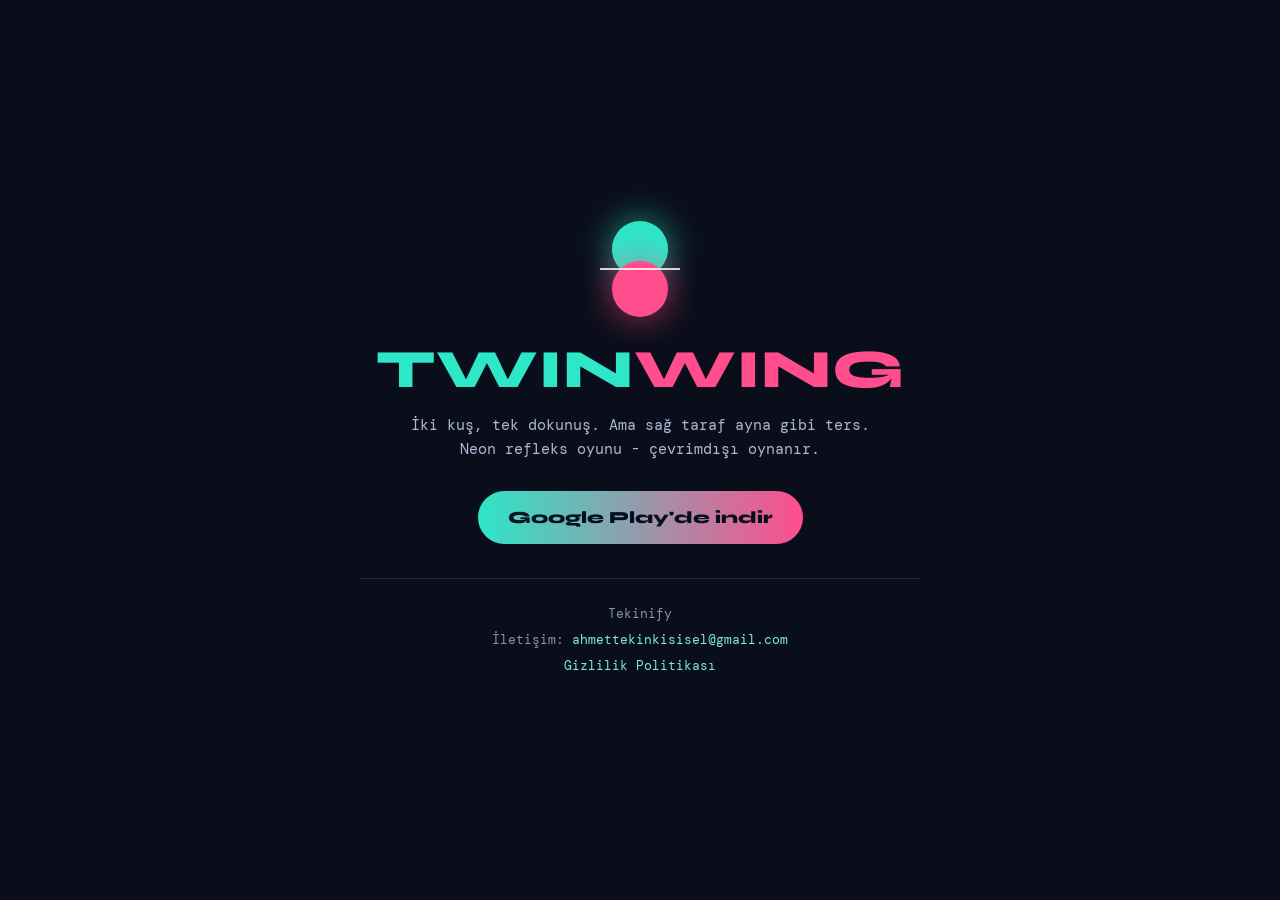
==== index.html @ d28cfaf1 "Add initial index.html for Twinwing game" ====
<!doctype html>
  <html lang="tr">
  <head>
  <meta charset="utf-8">
  <meta name="viewport" content="width=device-width,initial-scale=1">
  <title>Twinwing</title>
  <link rel="stylesheet" href="https://fonts.googleapis.com/css2?family=Syne:wght@700;800&family=DM+Mono:wght@400;500&display=swap">
  <style>
  *{margin:0;padding:0;box-sizing:border-box}
body{min-height:100vh;display:flex;align-items:center;justify-content:center;padding:32px 20px;font-family:"DM Mono",monospace;color:#eef2ff;background:#0A0E1A}
.card{max-width:560px;width:100%;text-align:center}
.glyph{width:96px;height:96px;margin:0 auto 26px;position:relative}
.glyph span{position:absolute;left:50%;width:56px;height:56px;border-radius:50%;transform:translateX(-50%)}
  .glyph .c{top:0;background:#2ee6c8;box-shadow:0 0 34px rgba(46,230,200,.65)}
.glyph .m{bottom:0;background:#ff4d8d;box-shadow:0 0 34px rgba(255,77,141,.65)}
.glyph i{position:absolute;top:50%;left:8%;right:8%;height:2px;background:rgba(255,255,255,.8);transform:translateY(-50%)}
h1{font-family:"Syne",sans-serif;font-weight:800;font-size:clamp(30px,8.5vw,54px);letter-spacing:1px;line-height:1}
h1 .c{color:#2ee6c8}
h1 .m{color:#ff4d8d}
.tag{margin-top:16px;font-size:15px;line-height:1.6;color:#aeb9d4}
.cta{display:inline-block;margin-top:30px;padding:16px 30px;border-radius:40px;font-family:"Syne",sans-serif;font-weight:800;font-size:17px;color:#06101e;text-decoration:none;background:linear-gradient(90deg,#2ee6c8,#ff4d8d)}
  .meta{margin-top:34px;padding-top:22px;border-top:1px solid #1d2740;font-size:13px;color:#8593ad;line-height:2}
.meta a{color:#7fe9d8;text-decoration:none}
</style>
  </head>
  <body>
  <main class="card">
  <div class="glyph"><span class="c"></span><span class="m"></span><i></i></div>
  <h1><span class="c">TWIN</span><span class="m">WING</span></h1>
  <p class="tag">İki kuş, tek dokunuş. Ama sağ taraf ayna gibi ters.<br>Neon refleks oyunu - çevrimdışı oynanır.</p>
  <a class="cta" href="https://play.google.com/store/apps/details?id=com.tekinify.twinwing">Google Play'de indir</a>
  <div class="meta">
  Tekinify<br>
  İletişim: <a href="mailto:ahmettekinkisisel@gmail.com">ahmettekinkisisel@gmail.com</a><br>
  <a href="https://sites.google.com/view/twinwing-privacy">Gizlilik Politikası</a>
</div>
  </main>
  </body>
</html>
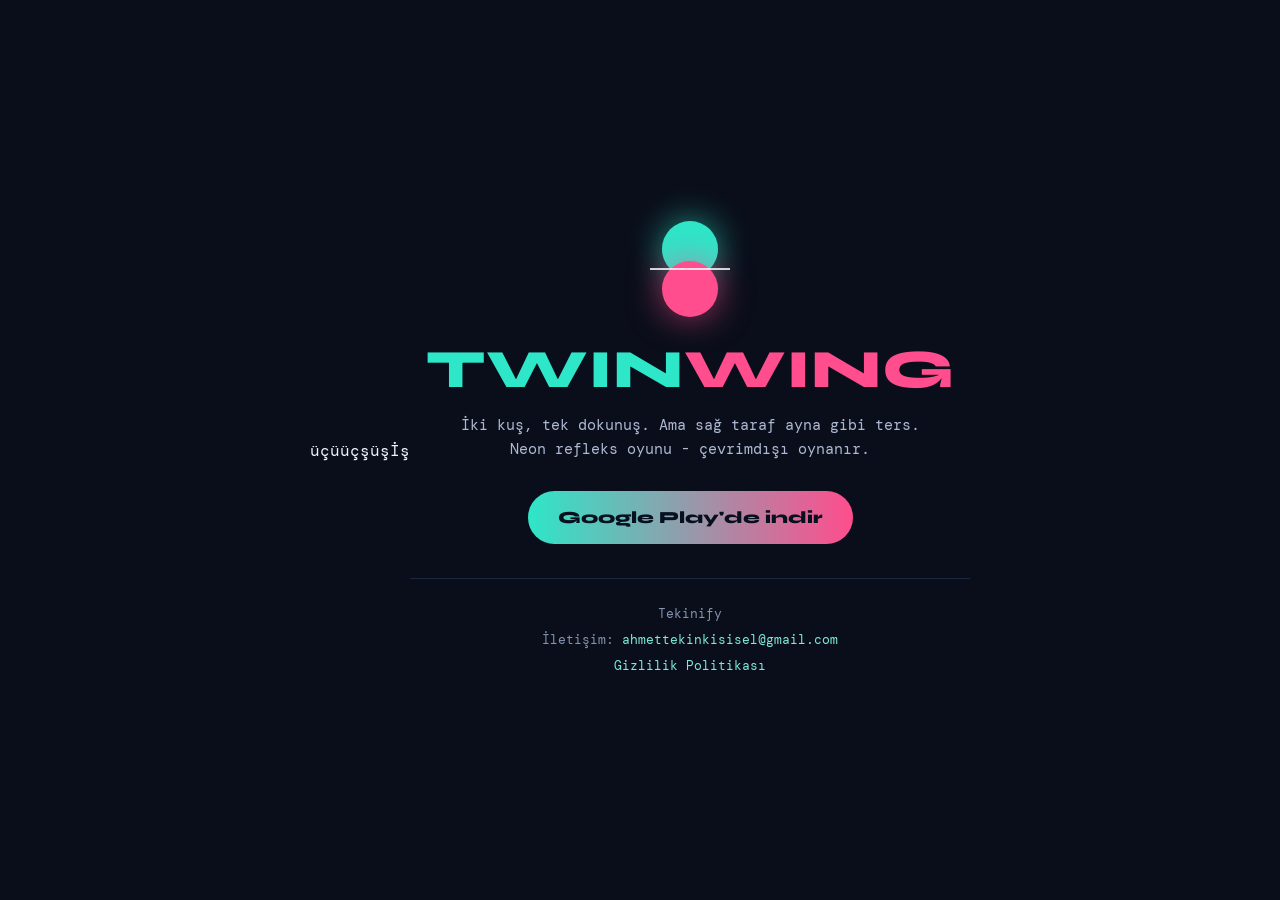
==== commit 81294a40: "Modify doctype declaration in index.html Replaced the doctype declaration with a non-standard string" ====
--- a/index.html
+++ b/index.html
@@ -1,4 +1,4 @@
-<!doctype html>
+üçüüçşüşİş<!doctype html>
   <html lang="tr">
   <head>
   <meta charset="utf-8">
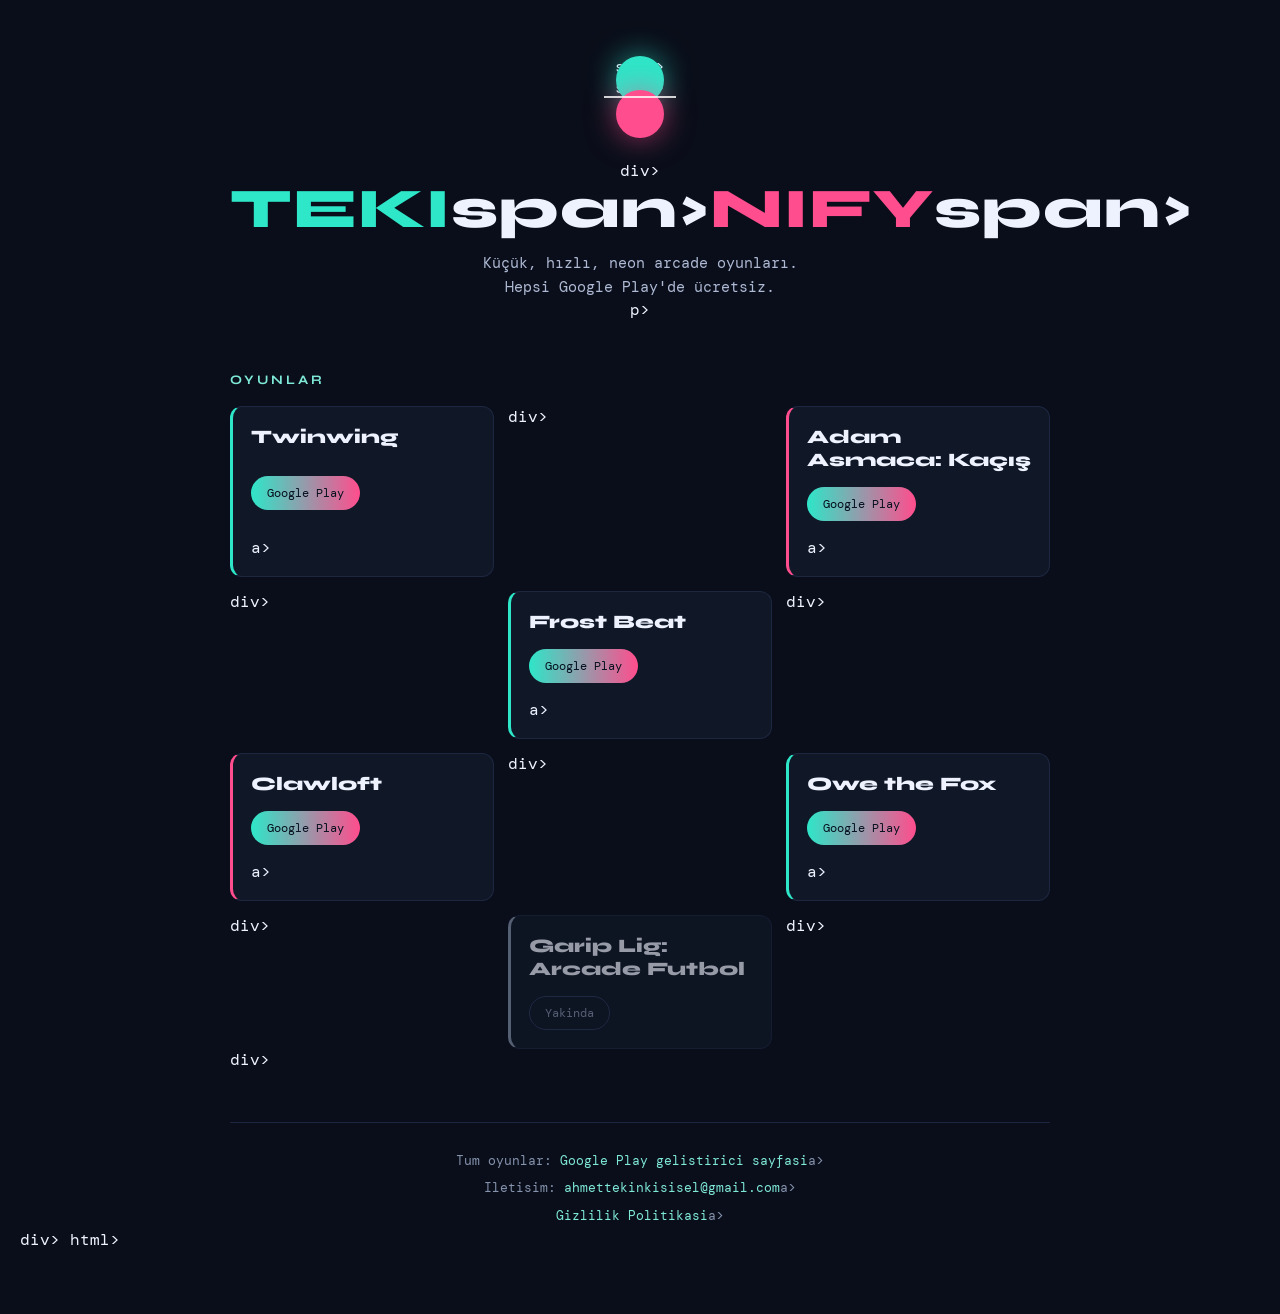
==== commit 967f538a: "Revise index.html for layout and design improvements Updated the HTML structure and styles for bette" ====
--- a/index.html
+++ b/index.html
@@ -1,39 +1,62 @@
-üçüüçşüşİş<!doctype html>
-  <html lang="tr">
+<!doctype html>
+<html lang="tr">
   <head>
-  <meta charset="utf-8">
-  <meta name="viewport" content="width=device-width,initial-scale=1">
-  <title>Twinwing</title>
+    <meta charset="utf-8">
+    <meta name="viewport" content="width=device-width,initial-scale=1">
+    <title>Tekinify</title>
   <link rel="stylesheet" href="https://fonts.googleapis.com/css2?family=Syne:wght@700;800&family=DM+Mono:wght@400;500&display=swap">
   <style>
-  *{margin:0;padding:0;box-sizing:border-box}
-body{min-height:100vh;display:flex;align-items:center;justify-content:center;padding:32px 20px;font-family:"DM Mono",monospace;color:#eef2ff;background:#0A0E1A}
-.card{max-width:560px;width:100%;text-align:center}
-.glyph{width:96px;height:96px;margin:0 auto 26px;position:relative}
-.glyph span{position:absolute;left:50%;width:56px;height:56px;border-radius:50%;transform:translateX(-50%)}
-  .glyph .c{top:0;background:#2ee6c8;box-shadow:0 0 34px rgba(46,230,200,.65)}
-.glyph .m{bottom:0;background:#ff4d8d;box-shadow:0 0 34px rgba(255,77,141,.65)}
-.glyph i{position:absolute;top:50%;left:8%;right:8%;height:2px;background:rgba(255,255,255,.8);transform:translateY(-50%)}
-h1{font-family:"Syne",sans-serif;font-weight:800;font-size:clamp(30px,8.5vw,54px);letter-spacing:1px;line-height:1}
-h1 .c{color:#2ee6c8}
-h1 .m{color:#ff4d8d}
-.tag{margin-top:16px;font-size:15px;line-height:1.6;color:#aeb9d4}
-.cta{display:inline-block;margin-top:30px;padding:16px 30px;border-radius:40px;font-family:"Syne",sans-serif;font-weight:800;font-size:17px;color:#06101e;text-decoration:none;background:linear-gradient(90deg,#2ee6c8,#ff4d8d)}
-  .meta{margin-top:34px;padding-top:22px;border-top:1px solid #1d2740;font-size:13px;color:#8593ad;line-height:2}
-.meta a{color:#7fe9d8;text-decoration:none}
-</style>
+    *{margin:0;padding:0;box-sizing:border-box}
+    body{min-height:100vh;font-family:"DM Mono",monospace;color:#eef2ff;background:#0A0E1A;padding:56px 20px 64px}
+    .wrap{max-width:820px;margin:0 auto}
+    header{text-align:center;margin-bottom:52px}
+    .glyph{width:82px;height:82px;margin:0 auto 22px;position:relative}
+    .glyph span{position:absolute;left:50%;width:48px;height:48px;border-radius:50%;transform:translateX(-50%)}
+    .glyph .c{top:0;background:#2ee6c8;box-shadow:0 0 30px rgba(46,230,200,.6)}
+    .glyph .m{bottom:0;background:#ff4d8d;box-shadow:0 0 30px rgba(255,77,141,.6)}
+    .glyph i{position:absolute;top:50%;left:6%;right:6%;height:2px;background:rgba(255,255,255,.8);transform:translateY(-50%)}
+    h1{font-family:"Syne",sans-serif;font-weight:800;font-size:clamp(32px,9vw,56px);letter-spacing:1px;line-height:1}
+    h1 .c{color:#2ee6c8}
+    h1 .m{color:#ff4d8d}
+    .tag{margin-top:14px;font-size:15px;color:#aeb9d4;line-height:1.6}
+    h2{font-family:"Syne",sans-serif;font-weight:700;font-size:13px;letter-spacing:3px;color:#7fe9d8;margin-bottom:18px}
+    .grid{display:grid;grid-template-columns:repeat(auto-fill,minmax(240px,1fr));gap:14px}
+    .card{display:flex;flex-direction:column;justify-content:space-between;gap:16px;background:#101828;border:1px solid #1d2740;border-left:3px solid #2ee6c8;border-radius:12px;padding:18px}
+    .card:nth-child(even){border-left-color:#ff4d8d}
+    .card h3{font-family:"Syne",sans-serif;font-weight:800;font-size:19px}
+    .card a{align-self:flex-start;font-size:12px;color:#06101e;background:linear-gradient(90deg,#2ee6c8,#ff4d8d);padding:9px 16px;border-radius:30px;text-decoration:none}
+    .card.soon{opacity:.62;border-left-color:#8593ad}
+    .card.soon span{align-self:flex-start;font-size:12px;color:#8593ad;border:1px solid #2b3a5c;padding:8px 15px;border-radius:30px}
+    footer{margin-top:52px;padding-top:24px;border-top:1px solid #1d2740;text-align:center;font-size:13px;color:#8593ad;line-height:2.1}
+    footer a{color:#7fe9d8;text-decoration:none}
+    </style>
   </head>
   <body>
-  <main class="card">
-  <div class="glyph"><span class="c"></span><span class="m"></span><i></i></div>
-  <h1><span class="c">TWIN</span><span class="m">WING</span></h1>
-  <p class="tag">İki kuş, tek dokunuş. Ama sağ taraf ayna gibi ters.<br>Neon refleks oyunu - çevrimdışı oynanır.</p>
-  <a class="cta" href="https://play.google.com/store/apps/details?id=com.tekinify.twinwing">Google Play'de indir</a>
-  <div class="meta">
-  Tekinify<br>
-  İletişim: <a href="mailto:ahmettekinkisisel@gmail.com">ahmettekinkisisel@gmail.com</a><br>
-  <a href="https://sites.google.com/view/twinwing-privacy">Gizlilik Politikası</a>
-</div>
-  </main>
+    <div class="wrap">
+      <header>
+        <div class="glyph"><span class="c"></span>span><span class="m"></span>span><i></i></div>div>
+      <h1><span class="c">TEKI</span>span><span class="m">NIFY</span>span></h1>
+      <p class="tag">Küçük, hızlı, neon arcade oyunları.<br>Hepsi Google Play'de ücretsiz.</p>p>
+      </header>
+    <h2>OYUNLAR</h2>
+    <div class="grid">
+    <div class="card"><h3>Twinwing</h3><a href="https://play.google.com/store/apps/details?id=com.tekinify.twinwing">Google Play</a>a></div>div>
+    <div class="card"><h3>Adam Asmaca: Kaçış</h3><a href="https://play.google.com/store/apps/details?id=com.tekinify.hangmanescape">Google Play</a>a></div>div>
+    <div class="card"><h3>Frost Beat</h3><a href="https://play.google.com/store/apps/details?id=com.tekinify.frostbeat">Google Play</a>a></div>div>
+    <div class="card"><h3>Clawloft</h3><a href="https://play.google.com/store/apps/details?id=com.tekinify.clawloft">Google Play</a>a></div>div>
+    <div class="card"><h3>Owe the Fox</h3><a href="https://play.google.com/store/apps/details?id=com.tekinify.tilkiyeborc">Google Play</a>a></div>div>
+    <div class="card soon"><h3>Garip Lig: Arcade Futbol</h3><span>Yakinda</span></div>div>
+    </div>div>
+    <footer>
+      Tum oyunlar: <a href="https://play.google.com/store/apps/developer?id=Tekinify">Google Play gelistirici sayfasi</a>a><br>
+      Iletisim: <a href="mailto:ahmettekinkisisel@gmail.com">ahmettekinkisisel@gmail.com</a>a><br>
+      <a href="https://sites.google.com/view/twinwing-privacy">Gizlilik Politikasi</a>a>
+    </footer>
+    </div>div>
   </body>
-</html>
+</html>html>
+    </footer></span></h2></h1></i>
+      </header>
+  </body>
+  </style></title>
+  </head>
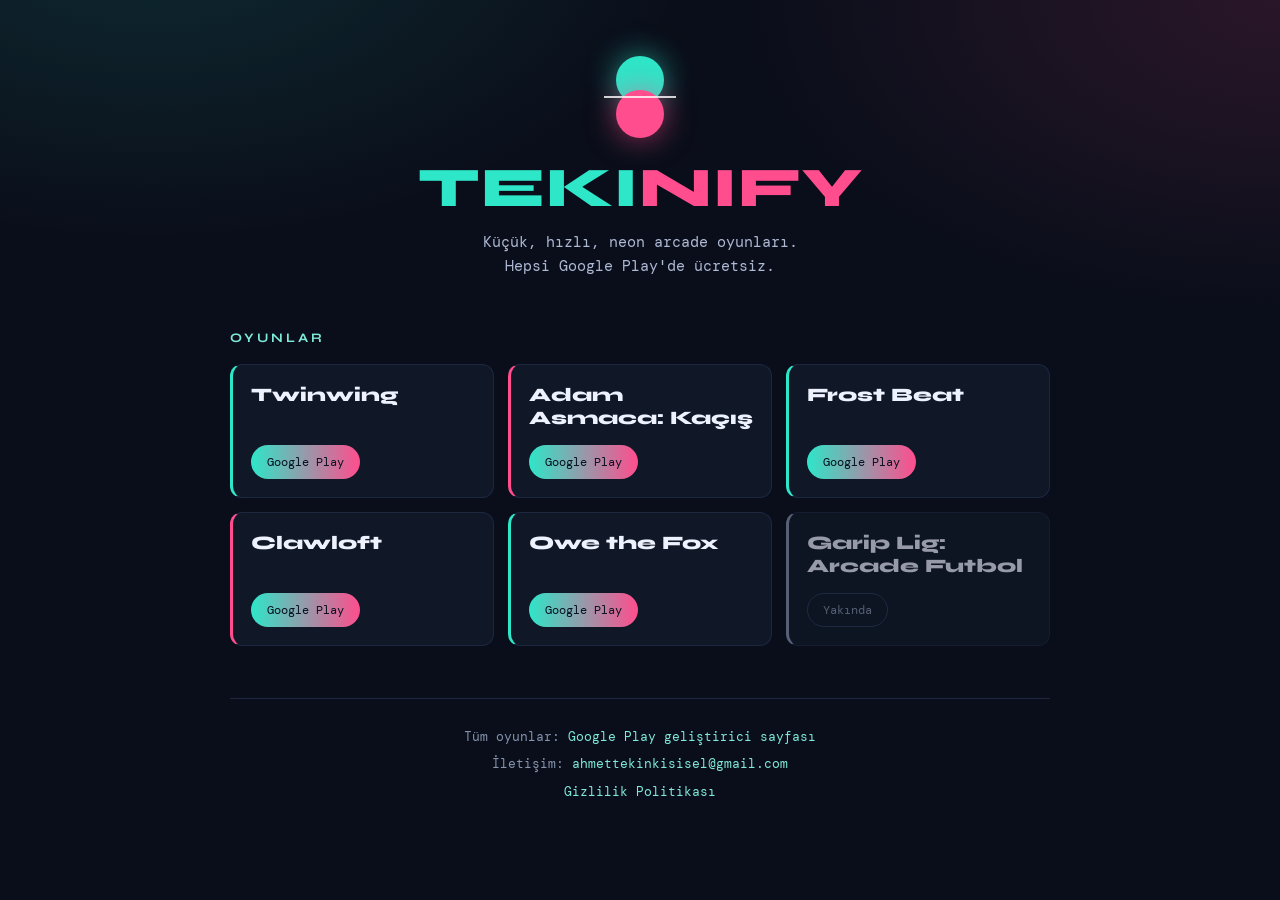
==== commit 4ad2ed55: "Refactor index.html for improved layout and styles Updated the HTML structure and styling for better" ====
--- a/index.html
+++ b/index.html
@@ -1,62 +1,58 @@
 <!doctype html>
 <html lang="tr">
-  <head>
-    <meta charset="utf-8">
-    <meta name="viewport" content="width=device-width,initial-scale=1">
-    <title>Tekinify</title>
-  <link rel="stylesheet" href="https://fonts.googleapis.com/css2?family=Syne:wght@700;800&family=DM+Mono:wght@400;500&display=swap">
-  <style>
-    *{margin:0;padding:0;box-sizing:border-box}
-    body{min-height:100vh;font-family:"DM Mono",monospace;color:#eef2ff;background:#0A0E1A;padding:56px 20px 64px}
-    .wrap{max-width:820px;margin:0 auto}
-    header{text-align:center;margin-bottom:52px}
-    .glyph{width:82px;height:82px;margin:0 auto 22px;position:relative}
-    .glyph span{position:absolute;left:50%;width:48px;height:48px;border-radius:50%;transform:translateX(-50%)}
-    .glyph .c{top:0;background:#2ee6c8;box-shadow:0 0 30px rgba(46,230,200,.6)}
-    .glyph .m{bottom:0;background:#ff4d8d;box-shadow:0 0 30px rgba(255,77,141,.6)}
-    .glyph i{position:absolute;top:50%;left:6%;right:6%;height:2px;background:rgba(255,255,255,.8);transform:translateY(-50%)}
-    h1{font-family:"Syne",sans-serif;font-weight:800;font-size:clamp(32px,9vw,56px);letter-spacing:1px;line-height:1}
-    h1 .c{color:#2ee6c8}
-    h1 .m{color:#ff4d8d}
-    .tag{margin-top:14px;font-size:15px;color:#aeb9d4;line-height:1.6}
-    h2{font-family:"Syne",sans-serif;font-weight:700;font-size:13px;letter-spacing:3px;color:#7fe9d8;margin-bottom:18px}
-    .grid{display:grid;grid-template-columns:repeat(auto-fill,minmax(240px,1fr));gap:14px}
-    .card{display:flex;flex-direction:column;justify-content:space-between;gap:16px;background:#101828;border:1px solid #1d2740;border-left:3px solid #2ee6c8;border-radius:12px;padding:18px}
-    .card:nth-child(even){border-left-color:#ff4d8d}
-    .card h3{font-family:"Syne",sans-serif;font-weight:800;font-size:19px}
-    .card a{align-self:flex-start;font-size:12px;color:#06101e;background:linear-gradient(90deg,#2ee6c8,#ff4d8d);padding:9px 16px;border-radius:30px;text-decoration:none}
-    .card.soon{opacity:.62;border-left-color:#8593ad}
-    .card.soon span{align-self:flex-start;font-size:12px;color:#8593ad;border:1px solid #2b3a5c;padding:8px 15px;border-radius:30px}
-    footer{margin-top:52px;padding-top:24px;border-top:1px solid #1d2740;text-align:center;font-size:13px;color:#8593ad;line-height:2.1}
-    footer a{color:#7fe9d8;text-decoration:none}
-    </style>
-  </head>
-  <body>
-    <div class="wrap">
-      <header>
-        <div class="glyph"><span class="c"></span>span><span class="m"></span>span><i></i></div>div>
-      <h1><span class="c">TEKI</span>span><span class="m">NIFY</span>span></h1>
-      <p class="tag">Küçük, hızlı, neon arcade oyunları.<br>Hepsi Google Play'de ücretsiz.</p>p>
-      </header>
-    <h2>OYUNLAR</h2>
-    <div class="grid">
-    <div class="card"><h3>Twinwing</h3><a href="https://play.google.com/store/apps/details?id=com.tekinify.twinwing">Google Play</a>a></div>div>
-    <div class="card"><h3>Adam Asmaca: Kaçış</h3><a href="https://play.google.com/store/apps/details?id=com.tekinify.hangmanescape">Google Play</a>a></div>div>
-    <div class="card"><h3>Frost Beat</h3><a href="https://play.google.com/store/apps/details?id=com.tekinify.frostbeat">Google Play</a>a></div>div>
-    <div class="card"><h3>Clawloft</h3><a href="https://play.google.com/store/apps/details?id=com.tekinify.clawloft">Google Play</a>a></div>div>
-    <div class="card"><h3>Owe the Fox</h3><a href="https://play.google.com/store/apps/details?id=com.tekinify.tilkiyeborc">Google Play</a>a></div>div>
-    <div class="card soon"><h3>Garip Lig: Arcade Futbol</h3><span>Yakinda</span></div>div>
-    </div>div>
-    <footer>
-      Tum oyunlar: <a href="https://play.google.com/store/apps/developer?id=Tekinify">Google Play gelistirici sayfasi</a>a><br>
-      Iletisim: <a href="mailto:ahmettekinkisisel@gmail.com">ahmettekinkisisel@gmail.com</a>a><br>
-      <a href="https://sites.google.com/view/twinwing-privacy">Gizlilik Politikasi</a>a>
-    </footer>
-    </div>div>
-  </body>
-</html>html>
-    </footer></span></h2></h1></i>
-      </header>
-  </body>
-  </style></title>
-  </head>
+<head>
+<meta charset="utf-8">
+<meta name="viewport" content="width=device-width,initial-scale=1">
+<title>Tekinify</title>
+<link rel="stylesheet" href="https://fonts.googleapis.com/css2?family=Syne:wght@700;800&family=DM+Mono:wght@400;500&display=swap">
+<style>
+*{margin:0;padding:0;box-sizing:border-box}
+body{min-height:100vh;font-family:"DM Mono",monospace;color:#eef2ff;background:radial-gradient(900px 520px at 12% -8%,rgba(46,230,200,.13),transparent 60%),radial-gradient(900px 520px at 100% 0%,rgba(255,77,141,.13),transparent 60%),#0A0E1A;padding:56px 20px 64px}
+.wrap{max-width:820px;margin:0 auto}
+header{text-align:center;margin-bottom:52px}
+.glyph{width:82px;height:82px;margin:0 auto 22px;position:relative}
+.glyph span{position:absolute;left:50%;width:48px;height:48px;border-radius:50%;transform:translateX(-50%)}
+.glyph .c{top:0;background:#2ee6c8;box-shadow:0 0 30px rgba(46,230,200,.6)}
+.glyph .m{bottom:0;background:#ff4d8d;box-shadow:0 0 30px rgba(255,77,141,.6)}
+.glyph i{position:absolute;top:50%;left:6%;right:6%;height:2px;background:rgba(255,255,255,.8);transform:translateY(-50%)}
+h1{font-family:"Syne",sans-serif;font-weight:800;font-size:clamp(32px,9vw,56px);letter-spacing:1px;line-height:1}
+h1 .c{color:#2ee6c8}
+h1 .m{color:#ff4d8d}
+.tag{margin-top:14px;font-size:15px;color:#aeb9d4;line-height:1.6}
+h2{font-family:"Syne",sans-serif;font-weight:700;font-size:13px;letter-spacing:3px;color:#7fe9d8;margin-bottom:18px}
+.grid{display:grid;grid-template-columns:repeat(auto-fill,minmax(240px,1fr));gap:14px}
+.card{display:flex;flex-direction:column;justify-content:space-between;gap:16px;background:#101828;border:1px solid #1d2740;border-left:3px solid #2ee6c8;border-radius:12px;padding:18px;transition:transform .15s,border-color .15s}
+.card:nth-child(even){border-left-color:#ff4d8d}
+.card:hover{transform:translateY(-3px);border-color:#2b3a5c}
+.card h3{font-family:"Syne",sans-serif;font-weight:800;font-size:19px}
+.card a{align-self:flex-start;font-size:12px;color:#06101e;background:linear-gradient(90deg,#2ee6c8,#ff4d8d);padding:9px 16px;border-radius:30px;text-decoration:none}
+.card.soon{opacity:.62;border-left-color:#8593ad}
+.card.soon span{align-self:flex-start;font-size:12px;color:#8593ad;border:1px solid #2b3a5c;padding:8px 15px;border-radius:30px}
+footer{margin-top:52px;padding-top:24px;border-top:1px solid #1d2740;text-align:center;font-size:13px;color:#8593ad;line-height:2.1}
+footer a{color:#7fe9d8;text-decoration:none}
+</style>
+</head>
+<body>
+<div class="wrap">
+<header>
+<div class="glyph"><span class="c"></span><span class="m"></span><i></i></div>
+<h1><span class="c">TEKI</span><span class="m">NIFY</span></h1>
+<p class="tag">Küçük, hızlı, neon arcade oyunları.<br>Hepsi Google Play'de ücretsiz.</p>
+</header>
+<h2>OYUNLAR</h2>
+<div class="grid">
+<div class="card"><h3>Twinwing</h3><a href="https://play.google.com/store/apps/details?id=com.tekinify.twinwing">Google Play</a></div>
+<div class="card"><h3>Adam Asmaca: Kaçış</h3><a href="https://play.google.com/store/apps/details?id=com.tekinify.hangmanescape">Google Play</a></div>
+<div class="card"><h3>Frost Beat</h3><a href="https://play.google.com/store/apps/details?id=com.tekinify.frostbeat">Google Play</a></div>
+<div class="card"><h3>Clawloft</h3><a href="https://play.google.com/store/apps/details?id=com.tekinify.clawloft">Google Play</a></div>
+<div class="card"><h3>Owe the Fox</h3><a href="https://play.google.com/store/apps/details?id=com.tekinify.tilkiyeborc">Google Play</a></div>
+<div class="card soon"><h3>Garip Lig: Arcade Futbol</h3><span>Yakında</span></div>
+</div>
+<footer>
+Tüm oyunlar: <a href="https://play.google.com/store/apps/developer?id=Tekinify">Google Play geliştirici sayfası</a><br>
+İletişim: <a href="mailto:ahmettekinkisisel@gmail.com">ahmettekinkisisel@gmail.com</a><br>
+<a href="https://sites.google.com/view/twinwing-privacy">Gizlilik Politikası</a>
+</footer>
+</div>
+</body>
+</html>
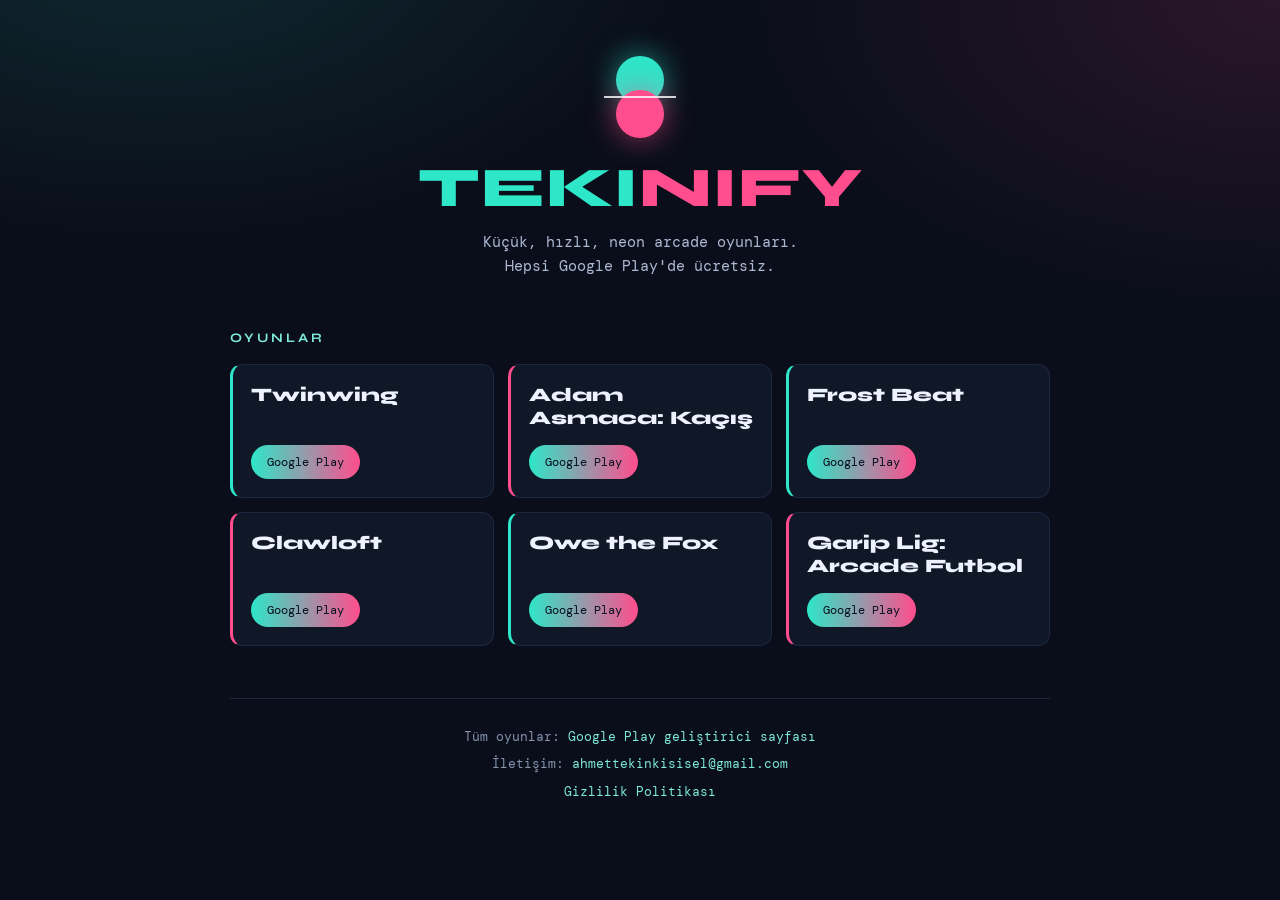
==== commit 0a495087: "Garip Lig: gizlilik politikası sayfası, ana sayfada Google Play bağlantısı Co-Authored-By: Claude Op" ====
--- a/index.html
+++ b/index.html
@@ -46,7 +46,7 @@
 <div class="card"><h3>Frost Beat</h3><a href="https://play.google.com/store/apps/details?id=com.tekinify.frostbeat">Google Play</a></div>
 <div class="card"><h3>Clawloft</h3><a href="https://play.google.com/store/apps/details?id=com.tekinify.clawloft">Google Play</a></div>
 <div class="card"><h3>Owe the Fox</h3><a href="https://play.google.com/store/apps/details?id=com.tekinify.tilkiyeborc">Google Play</a></div>
-<div class="card soon"><h3>Garip Lig: Arcade Futbol</h3><span>Yakında</span></div>
+<div class="card"><h3>Garip Lig: Arcade Futbol</h3><a href="https://play.google.com/store/apps/details?id=com.tekinify.gariplig">Google Play</a></div>
 </div>
 <footer>
 Tüm oyunlar: <a href="https://play.google.com/store/apps/developer?id=Tekinify">Google Play geliştirici sayfası</a><br>
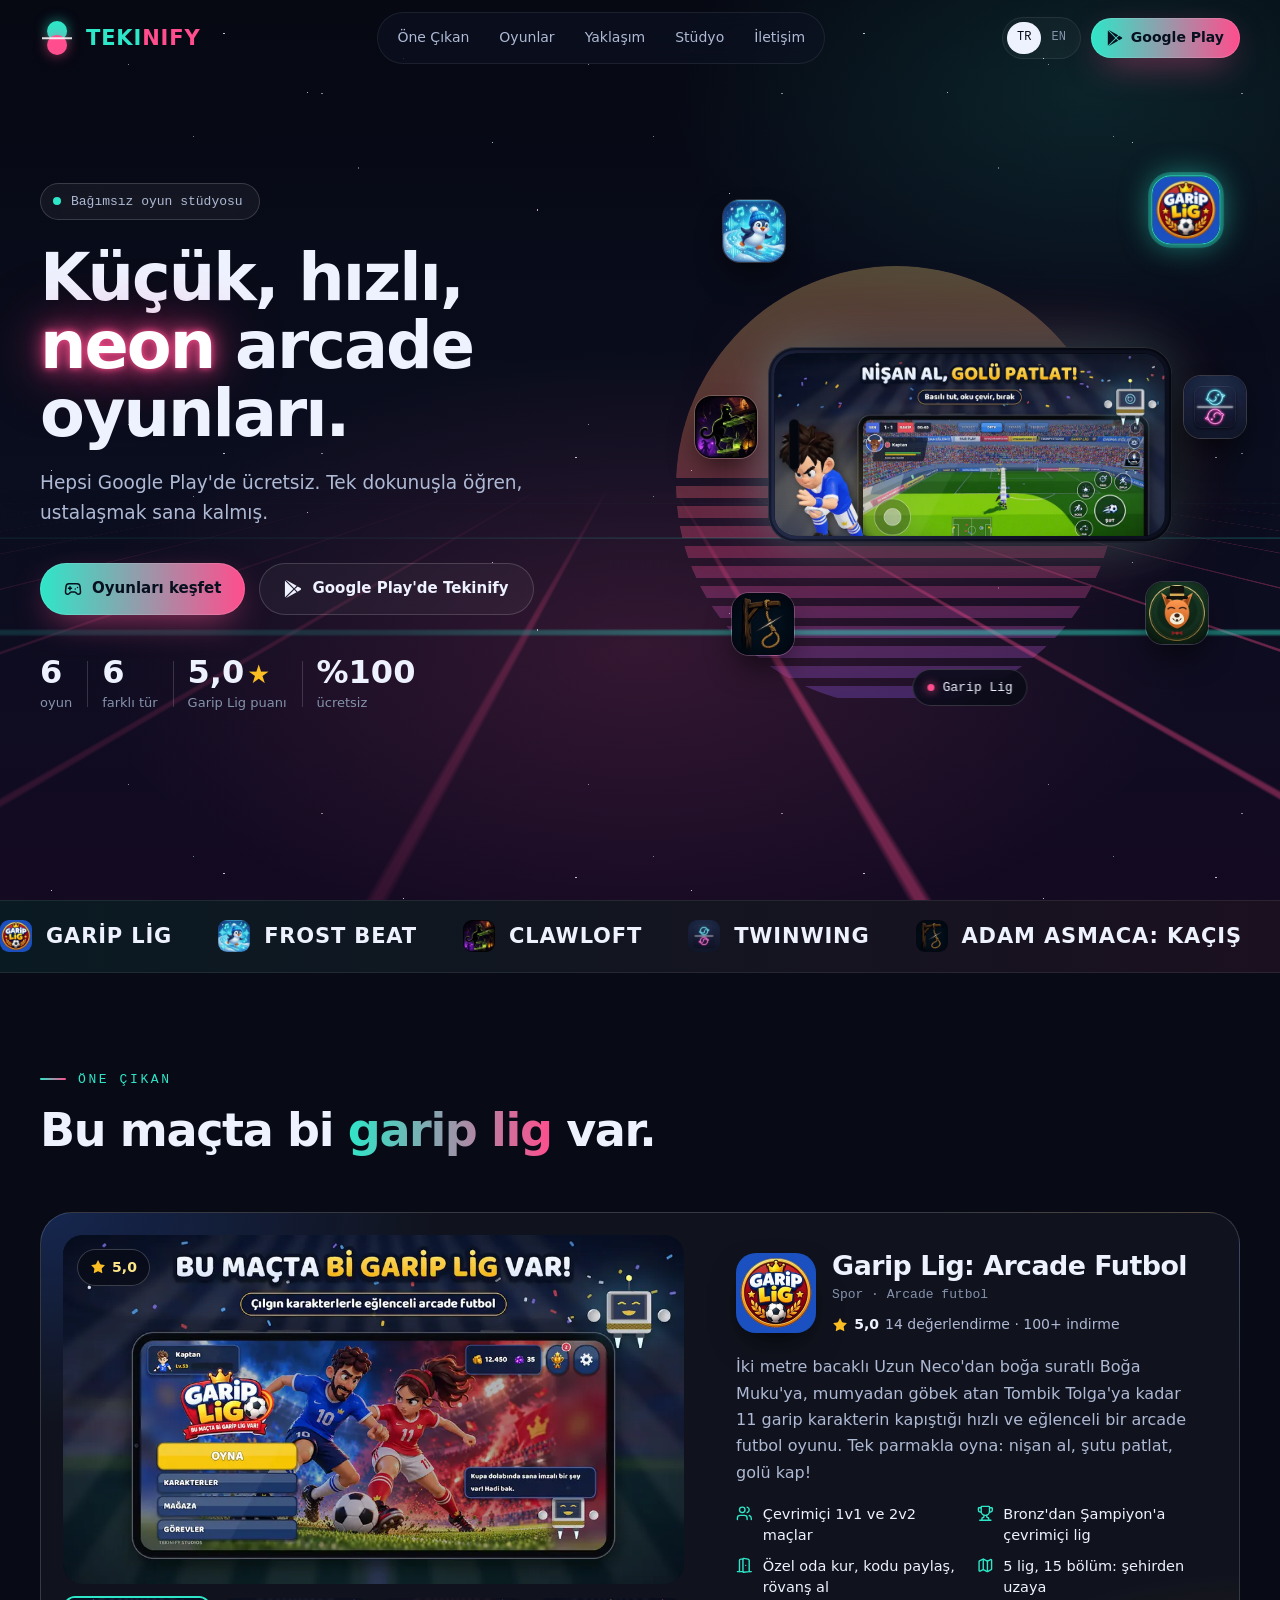
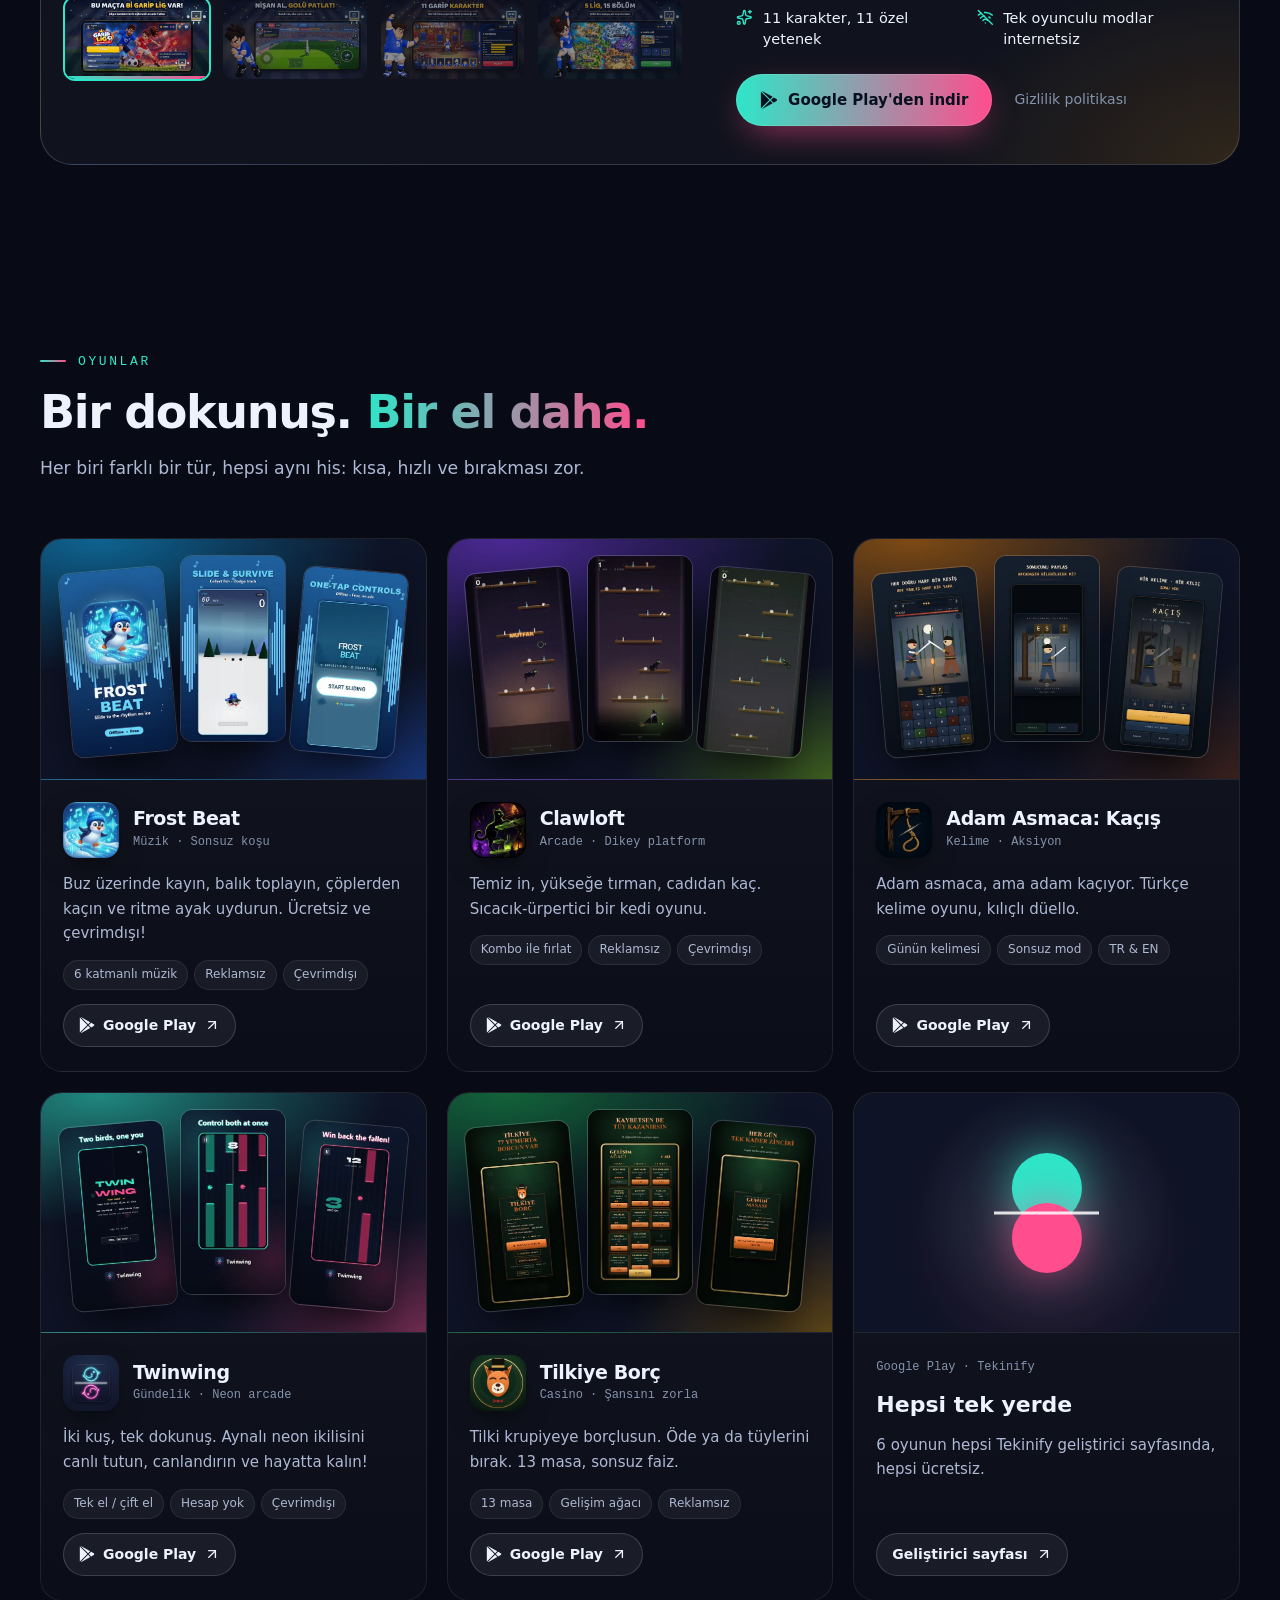
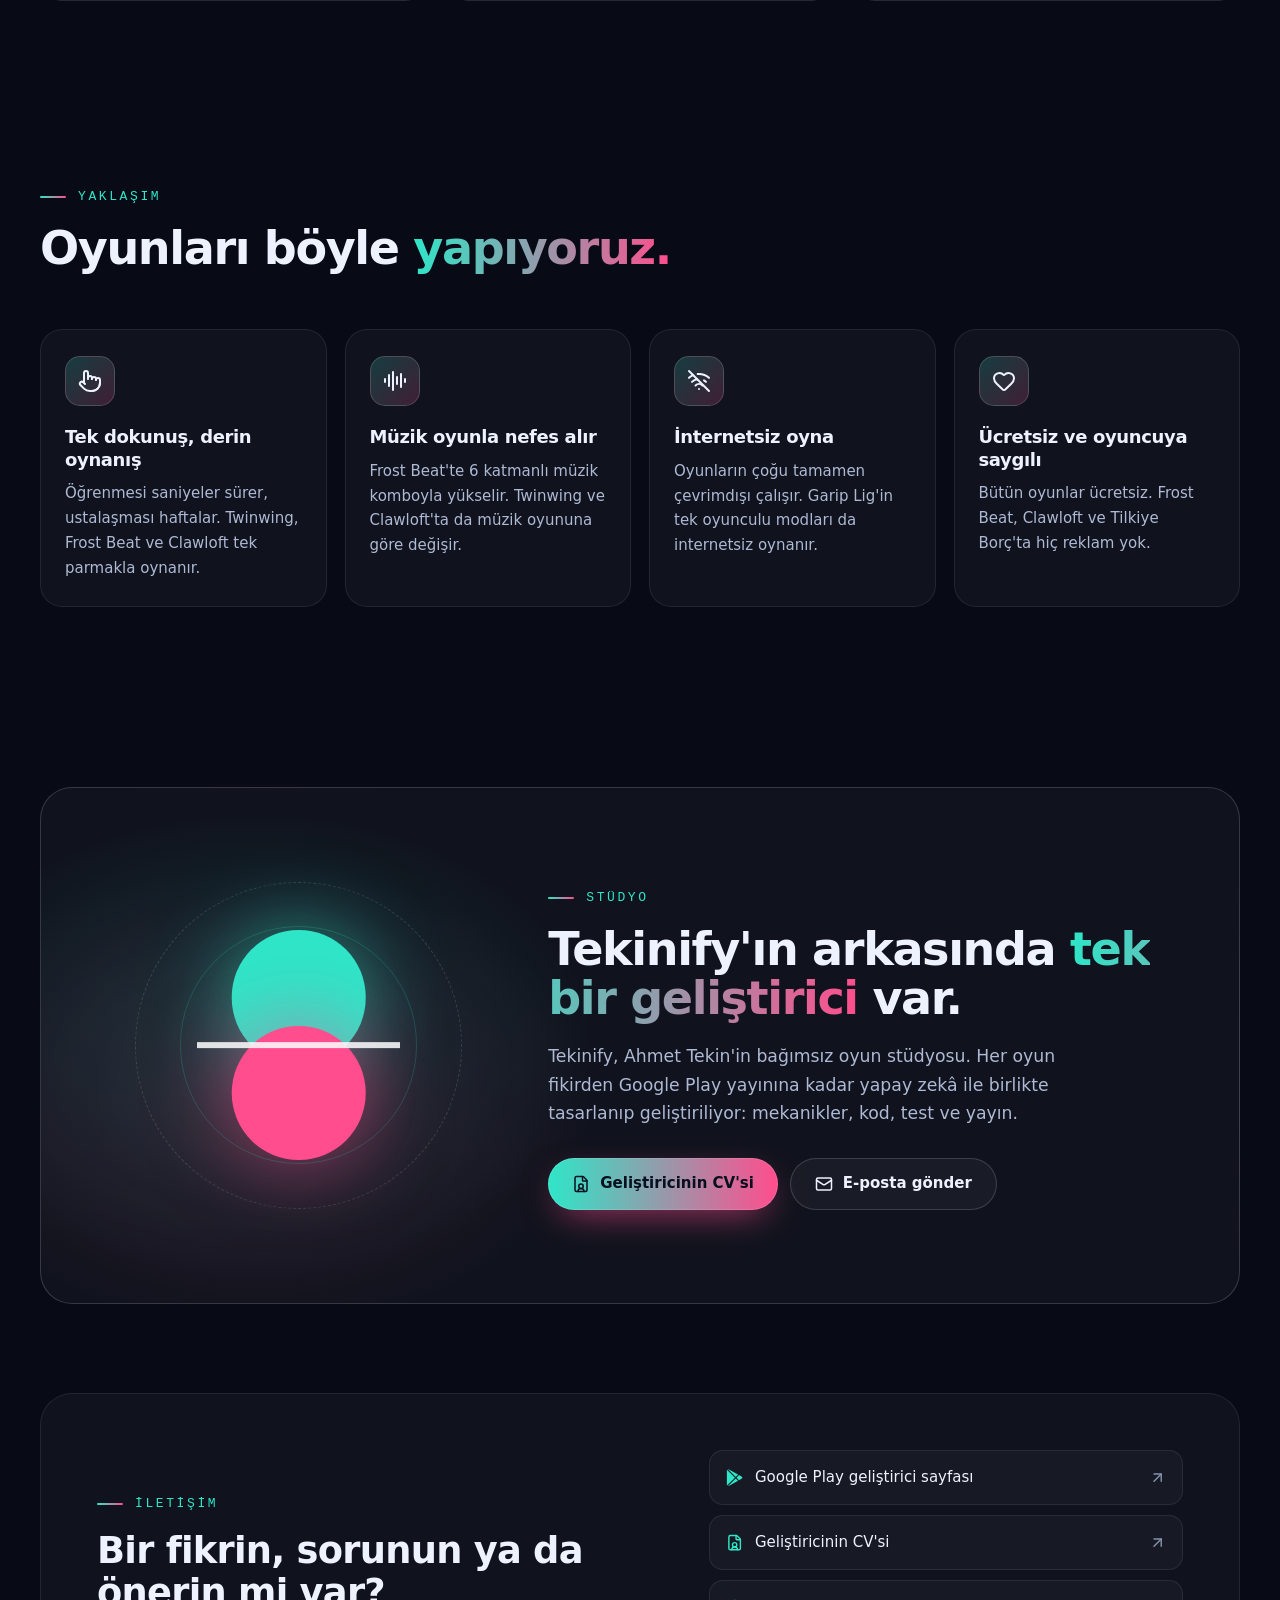
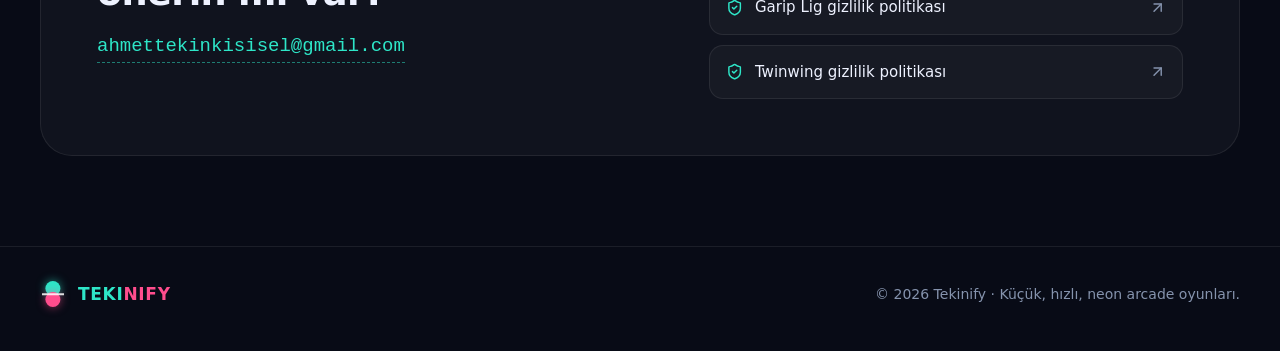
==== commit 3fa2af89: "Redesign the Tekinify homepage and add the developer CV - New homepage: synthwave hero with a phone " ====
--- a/index.html
+++ b/index.html
@@ -1,58 +1,471 @@
 <!doctype html>
-<html lang="tr">
+<html lang="tr" data-lang="tr">
 <head>
-<meta charset="utf-8">
-<meta name="viewport" content="width=device-width,initial-scale=1">
-<title>Tekinify</title>
-<link rel="stylesheet" href="https://fonts.googleapis.com/css2?family=Syne:wght@700;800&family=DM+Mono:wght@400;500&display=swap">
-<style>
-*{margin:0;padding:0;box-sizing:border-box}
-body{min-height:100vh;font-family:"DM Mono",monospace;color:#eef2ff;background:radial-gradient(900px 520px at 12% -8%,rgba(46,230,200,.13),transparent 60%),radial-gradient(900px 520px at 100% 0%,rgba(255,77,141,.13),transparent 60%),#0A0E1A;padding:56px 20px 64px}
-.wrap{max-width:820px;margin:0 auto}
-header{text-align:center;margin-bottom:52px}
-.glyph{width:82px;height:82px;margin:0 auto 22px;position:relative}
-.glyph span{position:absolute;left:50%;width:48px;height:48px;border-radius:50%;transform:translateX(-50%)}
-.glyph .c{top:0;background:#2ee6c8;box-shadow:0 0 30px rgba(46,230,200,.6)}
-.glyph .m{bottom:0;background:#ff4d8d;box-shadow:0 0 30px rgba(255,77,141,.6)}
-.glyph i{position:absolute;top:50%;left:6%;right:6%;height:2px;background:rgba(255,255,255,.8);transform:translateY(-50%)}
-h1{font-family:"Syne",sans-serif;font-weight:800;font-size:clamp(32px,9vw,56px);letter-spacing:1px;line-height:1}
-h1 .c{color:#2ee6c8}
-h1 .m{color:#ff4d8d}
-.tag{margin-top:14px;font-size:15px;color:#aeb9d4;line-height:1.6}
-h2{font-family:"Syne",sans-serif;font-weight:700;font-size:13px;letter-spacing:3px;color:#7fe9d8;margin-bottom:18px}
-.grid{display:grid;grid-template-columns:repeat(auto-fill,minmax(240px,1fr));gap:14px}
-.card{display:flex;flex-direction:column;justify-content:space-between;gap:16px;background:#101828;border:1px solid #1d2740;border-left:3px solid #2ee6c8;border-radius:12px;padding:18px;transition:transform .15s,border-color .15s}
-.card:nth-child(even){border-left-color:#ff4d8d}
-.card:hover{transform:translateY(-3px);border-color:#2b3a5c}
-.card h3{font-family:"Syne",sans-serif;font-weight:800;font-size:19px}
-.card a{align-self:flex-start;font-size:12px;color:#06101e;background:linear-gradient(90deg,#2ee6c8,#ff4d8d);padding:9px 16px;border-radius:30px;text-decoration:none}
-.card.soon{opacity:.62;border-left-color:#8593ad}
-.card.soon span{align-self:flex-start;font-size:12px;color:#8593ad;border:1px solid #2b3a5c;padding:8px 15px;border-radius:30px}
-footer{margin-top:52px;padding-top:24px;border-top:1px solid #1d2740;text-align:center;font-size:13px;color:#8593ad;line-height:2.1}
-footer a{color:#7fe9d8;text-decoration:none}
-</style>
+  <meta charset="utf-8">
+  <meta name="viewport" content="width=device-width, initial-scale=1, viewport-fit=cover">
+  <title>Tekinify · Küçük, hızlı, neon arcade oyunları</title>
+  <meta name="description" content="Tekinify bağımsız oyun stüdyosu: Garip Lig, Frost Beat, Clawloft, Twinwing, Adam Asmaca: Kaçış ve Tilkiye Borç. Hepsi Google Play'de ücretsiz.">
+  <meta name="theme-color" content="#080b16">
+  <meta name="color-scheme" content="dark">
+  <link rel="canonical" href="https://birdost.github.io/">
+
+  <!-- Sosyal medya önizlemesi (adres değişirse og:url ve og:image adreslerini de güncelle) -->
+  <meta property="og:type" content="website">
+  <meta property="og:site_name" content="Tekinify">
+  <meta property="og:url" content="https://birdost.github.io/">
+  <meta property="og:title" content="Tekinify · Küçük, hızlı, neon arcade oyunları">
+  <meta property="og:description" content="Google Play'de 6 ücretsiz oyun: Garip Lig, Frost Beat, Clawloft ve daha fazlası.">
+  <meta property="og:image" content="https://birdost.github.io/assets/img/og-image.png">
+  <meta property="og:image:width" content="1200">
+  <meta property="og:image:height" content="630">
+  <meta property="og:locale" content="tr_TR">
+  <meta property="og:locale:alternate" content="en_US">
+  <meta name="twitter:card" content="summary_large_image">
+
+  <link rel="icon" href="assets/img/favicon.svg" type="image/svg+xml">
+  <link rel="apple-touch-icon" href="assets/img/apple-touch-icon.png">
+  <link rel="preload" href="assets/fonts/syne-latin-wght-normal.woff2" as="font" type="font/woff2" crossorigin>
+  <link rel="preload" href="assets/fonts/inter-latin-wght-normal.woff2" as="font" type="font/woff2" crossorigin>
+  <link rel="stylesheet" href="assets/css/site.css">
+  <script>
+    // Dil tercihini sayfa çizilmeden önce uygula (?lang=en ya da kayıtlı tercih)
+    (function (r) {
+      r.classList.add('js');
+      try {
+        var l = new URLSearchParams(location.search).get('lang') || localStorage.getItem('tekinify-lang');
+        if (l === 'tr' || l === 'en') { r.setAttribute('data-lang', l); r.lang = l; }
+      } catch (e) {}
+    })(document.documentElement);
+  </script>
+  <script src="assets/js/site.js" defer></script>
+  <script type="application/ld+json">
+  {
+    "@context": "https://schema.org",
+    "@type": "Organization",
+    "name": "Tekinify",
+    "url": "https://birdost.github.io/",
+    "logo": "https://birdost.github.io/assets/img/apple-touch-icon.png",
+    "email": "mailto:ahmettekinkisisel@gmail.com",
+    "founder": { "@type": "Person", "name": "Ahmet Tekin", "url": "https://birdost.github.io/cv/" },
+    "sameAs": ["https://play.google.com/store/apps/developer?id=Tekinify"]
+  }
+  </script>
 </head>
 <body>
-<div class="wrap">
-<header>
-<div class="glyph"><span class="c"></span><span class="m"></span><i></i></div>
-<h1><span class="c">TEKI</span><span class="m">NIFY</span></h1>
-<p class="tag">Küçük, hızlı, neon arcade oyunları.<br>Hepsi Google Play'de ücretsiz.</p>
-</header>
-<h2>OYUNLAR</h2>
-<div class="grid">
-<div class="card"><h3>Twinwing</h3><a href="https://play.google.com/store/apps/details?id=com.tekinify.twinwing">Google Play</a></div>
-<div class="card"><h3>Adam Asmaca: Kaçış</h3><a href="https://play.google.com/store/apps/details?id=com.tekinify.hangmanescape">Google Play</a></div>
-<div class="card"><h3>Frost Beat</h3><a href="https://play.google.com/store/apps/details?id=com.tekinify.frostbeat">Google Play</a></div>
-<div class="card"><h3>Clawloft</h3><a href="https://play.google.com/store/apps/details?id=com.tekinify.clawloft">Google Play</a></div>
-<div class="card"><h3>Owe the Fox</h3><a href="https://play.google.com/store/apps/details?id=com.tekinify.tilkiyeborc">Google Play</a></div>
-<div class="card"><h3>Garip Lig: Arcade Futbol</h3><a href="https://play.google.com/store/apps/details?id=com.tekinify.gariplig">Google Play</a></div>
-</div>
-<footer>
-Tüm oyunlar: <a href="https://play.google.com/store/apps/developer?id=Tekinify">Google Play geliştirici sayfası</a><br>
-İletişim: <a href="mailto:ahmettekinkisisel@gmail.com">ahmettekinkisisel@gmail.com</a><br>
-<a href="https://sites.google.com/view/twinwing-privacy">Gizlilik Politikası</a>
-</footer>
-</div>
+  <a class="skip-link" href="#main"><span data-tr>İçeriğe geç</span><span data-en>Skip to content</span></a>
+
+  <!-- İkonlar: Lucide (ISC lisansı) ve Simple Icons (CC0) -->
+  <svg class="sprite" aria-hidden="true" focusable="false" style="position:absolute;width:0;height:0;overflow:hidden">
+    <symbol id="i-arrow-up" viewBox="0 0 24 24"><path d="m5 12 7-7 7 7"/><path d="M12 19V5"/></symbol>
+    <symbol id="i-arrow-up-right" viewBox="0 0 24 24"><path d="M7 7h10v10"/><path d="M7 17 17 7"/></symbol>
+    <symbol id="i-audio-lines" viewBox="0 0 24 24"><path d="M2 10v3"/><path d="M6 6v11"/><path d="M10 3v18"/><path d="M14 8v7"/><path d="M18 5v13"/><path d="M22 10v3"/></symbol>
+    <symbol id="i-door-open" viewBox="0 0 24 24"><path d="M10 21H2"/><path d="M10 3H7a2 2 0 00-2 2v16"/><path d="M14 12h.01"/><path d="M19 21V5a2 2 0 00-1.675-1.974l-6.163-1.013A1 1 0 0010 3v18a1 1 0 001.124.992z"/><path d="M22 21h-3"/></symbol>
+    <symbol id="i-file-user" viewBox="0 0 24 24"><path d="M6 22a2 2 0 0 1-2-2V4a2 2 0 0 1 2-2h8a2.4 2.4 0 0 1 1.704.706l3.588 3.588A2.4 2.4 0 0 1 20 8v12a2 2 0 0 1-2 2z"/><path d="M14 2v5a1 1 0 0 0 1 1h5"/><path d="M16 22a4 4 0 0 0-8 0"/><circle cx="12" cy="15" r="3"/></symbol>
+    <symbol id="i-gamepad-2" viewBox="0 0 24 24"><line x1="6" x2="10" y1="11" y2="11"/><line x1="8" x2="8" y1="9" y2="13"/><line x1="15" x2="15.01" y1="12" y2="12"/><line x1="18" x2="18.01" y1="10" y2="10"/><path d="M17.32 5H6.68a4 4 0 0 0-3.978 3.59c-.006.052-.01.101-.017.152C2.604 9.416 2 14.456 2 16a3 3 0 0 0 3 3c1 0 1.5-.5 2-1l1.414-1.414A2 2 0 0 1 9.828 16h4.344a2 2 0 0 1 1.414.586L17 18c.5.5 1 1 2 1a3 3 0 0 0 3-3c0-1.545-.604-6.584-.685-7.258-.007-.05-.011-.1-.017-.151A4 4 0 0 0 17.32 5z"/></symbol>
+    <symbol id="i-googleplay" viewBox="0 0 24 24"><path d="M22.018 13.298l-3.919 2.218-3.515-3.493 3.543-3.521 3.891 2.202a1.49 1.49 0 0 1 0 2.594zM1.337.924a1.486 1.486 0 0 0-.112.568v21.017c0 .217.045.419.124.6l11.155-11.087L1.337.924zm12.207 10.065l3.258-3.238L3.45.195a1.466 1.466 0 0 0-.946-.179l11.04 10.973zm0 2.067l-11 10.933c.298.036.612-.016.906-.183l13.324-7.54-3.23-3.21z"/></symbol>
+    <symbol id="i-heart" viewBox="0 0 24 24"><path d="M2 9.5a5.5 5.5 0 0 1 9.591-3.676.56.56 0 0 0 .818 0A5.49 5.49 0 0 1 22 9.5c0 2.29-1.5 4-3 5.5l-5.492 5.313a2 2 0 0 1-3 .019L5 15c-1.5-1.5-3-3.2-3-5.5"/></symbol>
+    <symbol id="i-mail" viewBox="0 0 24 24"><path d="m22 7-8.991 5.727a2 2 0 0 1-2.009 0L2 7"/><rect x="2" y="4" width="20" height="16" rx="2"/></symbol>
+    <symbol id="i-map" viewBox="0 0 24 24"><path d="M14.106 5.553a2 2 0 0 0 1.788 0l3.659-1.83A1 1 0 0 1 21 4.619v12.764a1 1 0 0 1-.553.894l-4.553 2.277a2 2 0 0 1-1.788 0l-4.212-2.106a2 2 0 0 0-1.788 0l-3.659 1.83A1 1 0 0 1 3 19.381V6.618a1 1 0 0 1 .553-.894l4.553-2.277a2 2 0 0 1 1.788 0z"/><path d="M15 5.764v15"/><path d="M9 3.236v15"/></symbol>
+    <symbol id="i-pointer" viewBox="0 0 24 24"><path d="M22 14a8 8 0 0 1-8 8"/><path d="M18 11v-1a2 2 0 0 0-2-2a2 2 0 0 0-2 2"/><path d="M14 10V9a2 2 0 0 0-2-2a2 2 0 0 0-2 2v1"/><path d="M10 9.5V4a2 2 0 0 0-2-2a2 2 0 0 0-2 2v10"/><path d="M18 11a2 2 0 1 1 4 0v3a8 8 0 0 1-8 8h-2c-2.8 0-4.5-.86-5.99-2.34l-3.6-3.6a2 2 0 0 1 2.83-2.82L7 15"/></symbol>
+    <symbol id="i-shield-check" viewBox="0 0 24 24"><path d="M20 13c0 5-3.5 7.5-7.66 8.95a1 1 0 0 1-.67-.01C7.5 20.5 4 18 4 13V6a1 1 0 0 1 1-1c2 0 4.5-1.2 6.24-2.72a1.17 1.17 0 0 1 1.52 0C14.51 3.81 17 5 19 5a1 1 0 0 1 1 1z"/><path d="m9 12 2 2 4-4"/></symbol>
+    <symbol id="i-sparkles" viewBox="0 0 24 24"><path d="M11.017 2.814a1 1 0 0 1 1.966 0l1.051 5.558a2 2 0 0 0 1.594 1.594l5.558 1.051a1 1 0 0 1 0 1.966l-5.558 1.051a2 2 0 0 0-1.594 1.594l-1.051 5.558a1 1 0 0 1-1.966 0l-1.051-5.558a2 2 0 0 0-1.594-1.594l-5.558-1.051a1 1 0 0 1 0-1.966l5.558-1.051a2 2 0 0 0 1.594-1.594z"/><path d="M20 2v4"/><path d="M22 4h-4"/><circle cx="4" cy="20" r="2"/></symbol>
+    <symbol id="i-star" viewBox="0 0 24 24"><path d="M11.525 2.295a.53.53 0 0 1 .95 0l2.31 4.679a2.123 2.123 0 0 0 1.595 1.16l5.166.756a.53.53 0 0 1 .294.904l-3.736 3.638a2.123 2.123 0 0 0-.611 1.878l.882 5.14a.53.53 0 0 1-.771.56l-4.618-2.428a2.122 2.122 0 0 0-1.973 0L6.396 21.01a.53.53 0 0 1-.77-.56l.881-5.139a2.122 2.122 0 0 0-.611-1.879L2.16 9.795a.53.53 0 0 1 .294-.906l5.165-.755a2.122 2.122 0 0 0 1.597-1.16z"/></symbol>
+    <symbol id="i-trophy" viewBox="0 0 24 24"><path d="M10 14.66V17a1 1 0 0 1-1 1 2 2 0 0 0-2 2v2"/><path d="M14 14.66V17a1 1 0 0 0 1 1 2 2 0 0 1 2 2v2"/><path d="M17.916 10H19.5A2.5 2.5 0 0 0 22 7.5V5a1 1 0 0 0-1-1h-3"/><path d="M4 22h16"/><path d="M6 9a6 6 0 0 0 12 0V3a1 1 0 0 0-1-1H7a1 1 0 0 0-1 1z"/><path d="M6.084 10H4.5A2.5 2.5 0 0 1 2 7.5V5a1 1 0 0 1 1-1h3"/></symbol>
+    <symbol id="i-users" viewBox="0 0 24 24"><path d="M16 21v-2a4 4 0 0 0-4-4H6a4 4 0 0 0-4 4v2"/><path d="M16 3.128a4 4 0 0 1 0 7.744"/><path d="M22 21v-2a4 4 0 0 0-3-3.87"/><circle cx="9" cy="7" r="4"/></symbol>
+    <symbol id="i-wifi-off" viewBox="0 0 24 24"><path d="M12 20h.01"/><path d="M8.5 16.429a5 5 0 0 1 7 0"/><path d="M5 12.859a10 10 0 0 1 5.17-2.69"/><path d="M19 12.859a10 10 0 0 0-2.007-1.523"/><path d="M2 8.82a15 15 0 0 1 4.177-2.643"/><path d="M22 8.82a15 15 0 0 0-11.288-3.764"/><path d="m2 2 20 20"/></symbol>
+  </svg>
+
+  <div class="bg" aria-hidden="true"></div>
+  <div class="scroll-progress" aria-hidden="true"></div>
+
+  <!-- ===================== ÜST MENÜ ===================== -->
+  <nav class="nav" id="nav">
+    <div class="container nav__inner">
+      <a class="brand" href="#top" data-label-tr="Tekinify, sayfa başına dön" data-label-en="Tekinify, back to top" aria-label="Tekinify, sayfa başına dön">
+        <span class="glyph" aria-hidden="true"><i class="glyph__c"></i><i class="glyph__m"></i><b></b></span>
+        <span class="brand__word"><span class="c">TEKI</span><span class="m">NIFY</span></span>
+      </a>
+      <ul class="nav__links" id="nav-links">
+        <li><a href="#featured"><span data-tr>Öne Çıkan</span><span data-en>Featured</span></a></li>
+        <li><a href="#games"><span data-tr>Oyunlar</span><span data-en>Games</span></a></li>
+        <li><a href="#approach"><span data-tr>Yaklaşım</span><span data-en>Approach</span></a></li>
+        <li><a href="#studio"><span data-tr>Stüdyo</span><span data-en>Studio</span></a></li>
+        <li><a href="#contact"><span data-tr>İletişim</span><span data-en>Contact</span></a></li>
+      </ul>
+      <div class="nav__actions">
+        <button class="lang-toggle" type="button" data-label-tr="Switch to English" data-label-en="Türkçeye geç" aria-label="Switch to English">
+          <span data-opt="tr">TR</span><span data-opt="en">EN</span>
+        </button>
+        <a class="btn btn--primary btn--sm nav__cta" href="https://play.google.com/store/apps/developer?id=Tekinify" target="_blank" rel="noopener">
+          <svg class="i i--fill" aria-hidden="true"><use href="#i-googleplay"/></svg>Google Play
+        </a>
+        <button class="nav__burger" type="button" aria-expanded="false" aria-controls="nav-links" data-label-tr="Menüyü aç/kapat" data-label-en="Toggle menu" aria-label="Menüyü aç/kapat">
+          <span></span><span></span>
+        </button>
+      </div>
+    </div>
+  </nav>
+
+  <main id="main">
+
+    <!-- ===================== GİRİŞ ===================== -->
+    <section class="hero" id="top">
+      <div class="hero__sky" aria-hidden="true"><i class="stars stars--1"></i><i class="stars stars--2"></i><i class="hero__sun"></i></div>
+      <div class="hero__floor" aria-hidden="true"><div class="hero__grid"></div></div>
+
+      <div class="container hero__inner">
+        <div class="hero__text">
+          <p class="pill reveal"><span class="pill__dot" aria-hidden="true"></span><span data-tr>Bağımsız oyun stüdyosu</span><span data-en>Indie game studio</span></p>
+          <h1 class="hero__title reveal" style="--d:1">
+            <span data-tr>Küçük, hızlı, <span class="neon">neon</span> arcade oyunları.</span>
+            <span data-en>Small, fast, <span class="neon">neon</span> arcade games.</span>
+          </h1>
+          <p class="hero__sub reveal" style="--d:2">
+            <span data-tr>Hepsi Google Play'de ücretsiz. Tek dokunuşla öğren, ustalaşmak sana kalmış.</span>
+            <span data-en>All free on Google Play. Learn them in one tap, mastering them is up to you.</span>
+          </p>
+          <div class="hero__cta reveal" style="--d:3">
+            <a class="btn btn--primary magnetic" href="#games"><svg class="i" aria-hidden="true"><use href="#i-gamepad-2"/></svg><span data-tr>Oyunları keşfet</span><span data-en>Explore the games</span></a>
+            <a class="btn btn--ghost magnetic" href="https://play.google.com/store/apps/developer?id=Tekinify" target="_blank" rel="noopener"><svg class="i i--fill" aria-hidden="true"><use href="#i-googleplay"/></svg><span data-tr>Google Play'de Tekinify</span><span data-en>Tekinify on Google Play</span></a>
+          </div>
+          <dl class="hero__stats reveal" style="--d:4">
+            <div><dt data-count="6">6</dt><dd><span data-tr>oyun</span><span data-en>games</span></dd></div>
+            <div><dt data-count="6">6</dt><dd><span data-tr>farklı tür</span><span data-en>genres</span></dd></div>
+            <div><dt><span data-count="5.0">5,0</span><em>★</em></dt><dd><span data-tr>Garip Lig puanı</span><span data-en>Garip Lig rating</span></dd></div>
+            <div><dt><span data-tr>%100</span><span data-en>100%</span></dt><dd><span data-tr>ücretsiz</span><span data-en>free</span></dd></div>
+          </dl>
+        </div>
+
+        <div class="hero__stage reveal" style="--d:2">
+          <div class="stage" data-stage>
+            <div class="phone" data-phone>
+              <div class="phone__frame">
+                <div class="phone__screen">
+                  <img class="is-active" src="assets/img/games/phone-frostbeat.webp" alt="" width="560" height="996" data-game="frostbeat">
+                  <img src="assets/img/games/phone-clawloft.webp" alt="" width="560" height="996" loading="lazy" data-game="clawloft">
+                  <img src="assets/img/games/phone-twinwing.webp" alt="" width="560" height="996" loading="lazy" data-game="twinwing">
+                  <img src="assets/img/games/phone-hangmanescape-tr.webp" alt="" width="560" height="996" loading="lazy" data-game="hangmanescape" data-tr>
+                  <img src="assets/img/games/phone-hangmanescape-en.webp" alt="" width="560" height="996" loading="lazy" data-game="hangmanescape" data-en>
+                  <img src="assets/img/games/phone-tilkiyeborc-tr.webp" alt="" width="560" height="996" loading="lazy" data-game="tilkiyeborc" data-tr>
+                  <img src="assets/img/games/phone-tilkiyeborc-en.webp" alt="" width="560" height="996" loading="lazy" data-game="tilkiyeborc" data-en>
+                  <img class="phone__land" src="assets/img/games/gariplig-2.webp" alt="" width="960" height="540" loading="lazy" data-game="gariplig">
+                </div>
+                <span class="phone__notch" aria-hidden="true"></span>
+              </div>
+            </div>
+            <p class="stage__caption"><span class="stage__dot" aria-hidden="true"></span><span data-caption>Frost Beat</span></p>
+
+            <ul class="orbit-icons">
+              <li style="--x:4%;--y:8%;--delay:0s"><button type="button" data-pick="frostbeat" aria-label="Frost Beat"><img src="assets/img/games/frostbeat-icon.webp" alt="" width="64" height="64"></button></li>
+              <li style="--x:96%;--y:4%;--delay:-1.2s"><button type="button" data-pick="gariplig" aria-label="Garip Lig"><img src="assets/img/games/gariplig-icon.webp" alt="" width="64" height="64"></button></li>
+              <li style="--x:-2%;--y:46%;--delay:-2.1s"><button type="button" data-pick="clawloft" aria-label="Clawloft"><img src="assets/img/games/clawloft-icon.webp" alt="" width="64" height="64"></button></li>
+              <li style="--x:102%;--y:42%;--delay:-3s"><button type="button" data-pick="twinwing" aria-label="Twinwing"><img src="assets/img/games/twinwing-icon.webp" alt="" width="64" height="64"></button></li>
+              <li style="--x:6%;--y:84%;--delay:-0.6s"><button type="button" data-pick="hangmanescape" data-label-tr="Adam Asmaca: Kaçış" data-label-en="Hangman: Escape" aria-label="Adam Asmaca: Kaçış"><img src="assets/img/games/hangmanescape-icon.webp" alt="" width="64" height="64"></button></li>
+              <li style="--x:94%;--y:82%;--delay:-2.6s"><button type="button" data-pick="tilkiyeborc" data-label-tr="Tilkiye Borç" data-label-en="Owe the Fox" aria-label="Tilkiye Borç"><img src="assets/img/games/tilkiyeborc-icon.webp" alt="" width="64" height="64"></button></li>
+            </ul>
+          </div>
+        </div>
+      </div>
+    </section>
+
+    <!-- Kayan oyun bandı -->
+    <div class="ticker" aria-hidden="true">
+      <div class="ticker__track">
+        <div class="ticker__group">
+          <span><img src="assets/img/games/gariplig-icon.webp" alt="" width="32" height="32">GARİP LİG</span>
+          <span><img src="assets/img/games/frostbeat-icon.webp" alt="" width="32" height="32">FROST BEAT</span>
+          <span><img src="assets/img/games/clawloft-icon.webp" alt="" width="32" height="32">CLAWLOFT</span>
+          <span><img src="assets/img/games/twinwing-icon.webp" alt="" width="32" height="32">TWINWING</span>
+          <span><img src="assets/img/games/hangmanescape-icon.webp" alt="" width="32" height="32"><b data-tr>ADAM ASMACA: KAÇIŞ</b><b data-en>HANGMAN: ESCAPE</b></span>
+          <span><img src="assets/img/games/tilkiyeborc-icon.webp" alt="" width="32" height="32"><b data-tr>TİLKİYE BORÇ</b><b data-en>OWE THE FOX</b></span>
+        </div>
+        <div class="ticker__group">
+          <span><img src="assets/img/games/gariplig-icon.webp" alt="" width="32" height="32">GARİP LİG</span>
+          <span><img src="assets/img/games/frostbeat-icon.webp" alt="" width="32" height="32">FROST BEAT</span>
+          <span><img src="assets/img/games/clawloft-icon.webp" alt="" width="32" height="32">CLAWLOFT</span>
+          <span><img src="assets/img/games/twinwing-icon.webp" alt="" width="32" height="32">TWINWING</span>
+          <span><img src="assets/img/games/hangmanescape-icon.webp" alt="" width="32" height="32"><b data-tr>ADAM ASMACA: KAÇIŞ</b><b data-en>HANGMAN: ESCAPE</b></span>
+          <span><img src="assets/img/games/tilkiyeborc-icon.webp" alt="" width="32" height="32"><b data-tr>TİLKİYE BORÇ</b><b data-en>OWE THE FOX</b></span>
+        </div>
+      </div>
+    </div>
+
+    <!-- ===================== ÖNE ÇIKAN: GARİP LİG ===================== -->
+    <section class="section" id="featured">
+      <div class="container">
+        <header class="section__head reveal">
+          <p class="eyebrow"><span data-tr>Öne çıkan</span><span data-en>Featured</span></p>
+          <h2 class="section__title">
+            <span data-tr>Bu maçta bi <em class="hl">garip lig</em> var.</span>
+            <span data-en>This match is a <em class="hl">weird league</em>.</span>
+          </h2>
+        </header>
+
+        <div class="feature reveal">
+          <div class="feature__media">
+            <div class="feature__slides" data-slides>
+              <img class="is-active" src="assets/img/games/gariplig-1.webp" alt="" width="960" height="540">
+              <img src="assets/img/games/gariplig-2.webp" alt="" width="960" height="540" loading="lazy">
+              <img src="assets/img/games/gariplig-3.webp" alt="" width="960" height="540" loading="lazy">
+              <img src="assets/img/games/gariplig-4.webp" alt="" width="960" height="540" loading="lazy">
+              <span class="feature__badge"><svg class="i i--fill" aria-hidden="true"><use href="#i-star"/></svg><span data-tr>5,0</span><span data-en>5.0</span></span>
+            </div>
+            <div class="feature__thumbs" role="group" data-label-tr="Ekran görüntüleri" data-label-en="Screenshots" aria-label="Ekran görüntüleri">
+              <button type="button" class="is-active" data-slide="0" aria-label="1"><img src="assets/img/games/gariplig-1.webp" alt="" width="960" height="540" loading="lazy"></button>
+              <button type="button" data-slide="1" aria-label="2"><img src="assets/img/games/gariplig-2.webp" alt="" width="960" height="540" loading="lazy"></button>
+              <button type="button" data-slide="2" aria-label="3"><img src="assets/img/games/gariplig-3.webp" alt="" width="960" height="540" loading="lazy"></button>
+              <button type="button" data-slide="3" aria-label="4"><img src="assets/img/games/gariplig-4.webp" alt="" width="960" height="540" loading="lazy"></button>
+            </div>
+          </div>
+
+          <div class="feature__info">
+            <div class="feature__head">
+              <img class="feature__icon" src="assets/img/games/gariplig-icon.webp" alt="" width="80" height="80" loading="lazy">
+              <div>
+                <h3 class="feature__title">Garip Lig: Arcade Futbol</h3>
+                <p class="feature__meta"><span data-tr>Spor · Arcade futbol</span><span data-en>Sports · Arcade football</span></p>
+                <p class="feature__rating"><svg class="i i--fill" aria-hidden="true"><use href="#i-star"/></svg><strong><span data-tr>5,0</span><span data-en>5.0</span></strong><span data-tr>14 değerlendirme · 100+ indirme</span><span data-en>14 reviews · 100+ downloads</span></p>
+              </div>
+            </div>
+            <p class="feature__desc" data-tr>İki metre bacaklı Uzun Neco'dan boğa suratlı Boğa Muku'ya, mumyadan göbek atan Tombik Tolga'ya kadar 11 garip karakterin kapıştığı hızlı ve eğlenceli bir arcade futbol oyunu. Tek parmakla oyna: nişan al, şutu patlat, golü kap!</p>
+            <p class="feature__desc" data-en>A fast, fun arcade football game where 11 bizarre characters clash, from two-meter-legged Long Neco to bull-faced Bull Muku. Play with one finger: aim, shoot and score!</p>
+            <ul class="feature__list">
+              <li><svg class="i" aria-hidden="true"><use href="#i-users"/></svg><span data-tr>Çevrimiçi 1v1 ve 2v2 maçlar</span><span data-en>Online 1v1 and 2v2 matches</span></li>
+              <li><svg class="i" aria-hidden="true"><use href="#i-trophy"/></svg><span data-tr>Bronz'dan Şampiyon'a çevrimiçi lig</span><span data-en>Online league from Bronze to Champion</span></li>
+              <li><svg class="i" aria-hidden="true"><use href="#i-door-open"/></svg><span data-tr>Özel oda kur, kodu paylaş, rövanş al</span><span data-en>Private rooms with a code and rematches</span></li>
+              <li><svg class="i" aria-hidden="true"><use href="#i-map"/></svg><span data-tr>5 lig, 15 bölüm: şehirden uzaya</span><span data-en>5 leagues, 15 stages: from city to space</span></li>
+              <li><svg class="i" aria-hidden="true"><use href="#i-sparkles"/></svg><span data-tr>11 karakter, 11 özel yetenek</span><span data-en>11 characters, 11 special abilities</span></li>
+              <li><svg class="i" aria-hidden="true"><use href="#i-wifi-off"/></svg><span data-tr>Tek oyunculu modlar internetsiz</span><span data-en>Single-player works offline</span></li>
+            </ul>
+            <div class="feature__cta">
+              <a class="btn btn--primary magnetic" href="https://play.google.com/store/apps/details?id=com.tekinify.gariplig" target="_blank" rel="noopener"><svg class="i i--fill" aria-hidden="true"><use href="#i-googleplay"/></svg><span data-tr>Google Play'den indir</span><span data-en>Get it on Google Play</span></a>
+              <a class="link-muted" href="gariplig/gizlilik.html"><span data-tr>Gizlilik politikası</span><span data-en>Privacy policy</span></a>
+            </div>
+          </div>
+        </div>
+      </div>
+    </section>
+
+    <!-- ===================== OYUNLAR ===================== -->
+    <section class="section" id="games">
+      <div class="container">
+        <header class="section__head reveal">
+          <p class="eyebrow"><span data-tr>Oyunlar</span><span data-en>Games</span></p>
+          <h2 class="section__title">
+            <span data-tr>Bir dokunuş. <em class="hl">Bir el daha.</em></span>
+            <span data-en>One tap. <em class="hl">One more run.</em></span>
+          </h2>
+          <p class="section__sub"><span data-tr>Her biri farklı bir tür, hepsi aynı his: kısa, hızlı ve bırakması zor.</span><span data-en>Each one a different genre, all with the same feel: short, fast and hard to put down.</span></p>
+        </header>
+
+        <!-- YENİ OYUN EKLEME: bir <article class="card ..."> bloğunu kopyalayıp bilgileri değiştir. Görselleri assets/img/games/ klasörüne koy. -->
+        <div class="cards">
+          <article class="card spot reveal" style="--c1:#0ea5e9;--c2:#2563eb">
+            <a class="card__cover" href="https://play.google.com/store/apps/details?id=com.tekinify.frostbeat" target="_blank" rel="noopener" tabindex="-1" aria-hidden="true">
+              <span class="card__shots">
+                <img src="assets/img/games/frostbeat-1.webp" alt="" width="300" height="533" loading="lazy">
+                <img src="assets/img/games/frostbeat-2.webp" alt="" width="300" height="533" loading="lazy">
+                <img src="assets/img/games/frostbeat-3.webp" alt="" width="300" height="533" loading="lazy">
+              </span>
+            </a>
+            <div class="card__body">
+              <div class="card__head">
+                <img class="card__icon" src="assets/img/games/frostbeat-icon.webp" alt="" width="56" height="56" loading="lazy">
+                <div><h3 class="card__title">Frost Beat</h3><p class="card__genre"><span data-tr>Müzik · Sonsuz koşu</span><span data-en>Music · Endless runner</span></p></div>
+              </div>
+              <p class="card__desc"><span data-tr>Buz üzerinde kayın, balık toplayın, çöplerden kaçın ve ritme ayak uydurun. Ücretsiz ve çevrimdışı!</span><span data-en>Slide on ice, collect fish, dodge trash and ride the beat. Free &amp; offline!</span></p>
+              <ul class="tags"><li><span data-tr>6 katmanlı müzik</span><span data-en>6-layer music</span></li><li><span data-tr>Reklamsız</span><span data-en>No ads</span></li><li><span data-tr>Çevrimdışı</span><span data-en>Offline</span></li></ul>
+              <a class="card__btn" href="https://play.google.com/store/apps/details?id=com.tekinify.frostbeat" target="_blank" rel="noopener"><svg class="i i--fill" aria-hidden="true"><use href="#i-googleplay"/></svg>Google Play<svg class="i" aria-hidden="true"><use href="#i-arrow-up-right"/></svg></a>
+            </div>
+          </article>
+
+          <article class="card spot reveal" style="--c1:#7c3aed;--c2:#84cc16;--d:1">
+            <a class="card__cover" href="https://play.google.com/store/apps/details?id=com.tekinify.clawloft" target="_blank" rel="noopener" tabindex="-1" aria-hidden="true">
+              <span class="card__shots">
+                <img src="assets/img/games/clawloft-1.webp" alt="" width="300" height="533" loading="lazy">
+                <img src="assets/img/games/clawloft-2.webp" alt="" width="300" height="533" loading="lazy">
+                <img src="assets/img/games/clawloft-3.webp" alt="" width="300" height="533" loading="lazy">
+              </span>
+            </a>
+            <div class="card__body">
+              <div class="card__head">
+                <img class="card__icon" src="assets/img/games/clawloft-icon.webp" alt="" width="56" height="56" loading="lazy">
+                <div><h3 class="card__title">Clawloft</h3><p class="card__genre"><span data-tr>Arcade · Dikey platform</span><span data-en>Arcade · Vertical platformer</span></p></div>
+              </div>
+              <p class="card__desc"><span data-tr>Temiz in, yükseğe tırman, cadıdan kaç. Sıcacık-ürpertici bir kedi oyunu.</span><span data-en>Land clean, climb high, outrun the witch. A cozy-spooky cat platformer.</span></p>
+              <ul class="tags"><li><span data-tr>Kombo ile fırlat</span><span data-en>Combo launches</span></li><li><span data-tr>Reklamsız</span><span data-en>No ads</span></li><li><span data-tr>Çevrimdışı</span><span data-en>Offline</span></li></ul>
+              <a class="card__btn" href="https://play.google.com/store/apps/details?id=com.tekinify.clawloft" target="_blank" rel="noopener"><svg class="i i--fill" aria-hidden="true"><use href="#i-googleplay"/></svg>Google Play<svg class="i" aria-hidden="true"><use href="#i-arrow-up-right"/></svg></a>
+            </div>
+          </article>
+
+          <article class="card spot reveal" style="--c1:#d97706;--c2:#78350f;--d:2">
+            <a class="card__cover" href="https://play.google.com/store/apps/details?id=com.tekinify.hangmanescape" target="_blank" rel="noopener" tabindex="-1" aria-hidden="true">
+              <span class="card__shots" data-tr>
+                <img src="assets/img/games/hangmanescape-tr-1.webp" alt="" width="300" height="533" loading="lazy">
+                <img src="assets/img/games/hangmanescape-tr-2.webp" alt="" width="300" height="533" loading="lazy">
+                <img src="assets/img/games/hangmanescape-tr-3.webp" alt="" width="300" height="533" loading="lazy">
+              </span>
+              <span class="card__shots" data-en>
+                <img src="assets/img/games/hangmanescape-en-1.webp" alt="" width="300" height="533" loading="lazy">
+                <img src="assets/img/games/hangmanescape-en-2.webp" alt="" width="300" height="533" loading="lazy">
+                <img src="assets/img/games/hangmanescape-en-3.webp" alt="" width="300" height="533" loading="lazy">
+              </span>
+            </a>
+            <div class="card__body">
+              <div class="card__head">
+                <img class="card__icon" src="assets/img/games/hangmanescape-icon.webp" alt="" width="56" height="56" loading="lazy">
+                <div><h3 class="card__title"><span data-tr>Adam Asmaca: Kaçış</span><span data-en>Hangman: Escape</span></h3><p class="card__genre"><span data-tr>Kelime · Aksiyon</span><span data-en>Word · Action</span></p></div>
+              </div>
+              <p class="card__desc"><span data-tr>Adam asmaca, ama adam kaçıyor. Türkçe kelime oyunu, kılıçlı düello.</span><span data-en>Hangman, but the man escaped. Word game with a blade in his hand.</span></p>
+              <ul class="tags"><li><span data-tr>Günün kelimesi</span><span data-en>Word of the day</span></li><li><span data-tr>Sonsuz mod</span><span data-en>Endless mode</span></li><li>TR &amp; EN</li></ul>
+              <a class="card__btn" href="https://play.google.com/store/apps/details?id=com.tekinify.hangmanescape" target="_blank" rel="noopener"><svg class="i i--fill" aria-hidden="true"><use href="#i-googleplay"/></svg>Google Play<svg class="i" aria-hidden="true"><use href="#i-arrow-up-right"/></svg></a>
+            </div>
+          </article>
+
+          <article class="card spot reveal" style="--c1:#2ee6c8;--c2:#ff4d8d">
+            <a class="card__cover" href="https://play.google.com/store/apps/details?id=com.tekinify.twinwing" target="_blank" rel="noopener" tabindex="-1" aria-hidden="true">
+              <span class="card__shots">
+                <img src="assets/img/games/twinwing-1.webp" alt="" width="300" height="533" loading="lazy">
+                <img src="assets/img/games/twinwing-2.webp" alt="" width="300" height="533" loading="lazy">
+                <img src="assets/img/games/twinwing-3.webp" alt="" width="300" height="533" loading="lazy">
+              </span>
+            </a>
+            <div class="card__body">
+              <div class="card__head">
+                <img class="card__icon" src="assets/img/games/twinwing-icon.webp" alt="" width="56" height="56" loading="lazy">
+                <div><h3 class="card__title">Twinwing</h3><p class="card__genre"><span data-tr>Gündelik · Neon arcade</span><span data-en>Casual · Neon arcade</span></p></div>
+              </div>
+              <p class="card__desc"><span data-tr>İki kuş, tek dokunuş. Aynalı neon ikilisini canlı tutun, canlandırın ve hayatta kalın!</span><span data-en>Two birds, one tap. Keep the mirrored neon duo alive, revive and survive!</span></p>
+              <ul class="tags"><li><span data-tr>Tek el / çift el</span><span data-en>One / two hands</span></li><li><span data-tr>Hesap yok</span><span data-en>No account</span></li><li><span data-tr>Çevrimdışı</span><span data-en>Offline</span></li></ul>
+              <a class="card__btn" href="https://play.google.com/store/apps/details?id=com.tekinify.twinwing" target="_blank" rel="noopener"><svg class="i i--fill" aria-hidden="true"><use href="#i-googleplay"/></svg>Google Play<svg class="i" aria-hidden="true"><use href="#i-arrow-up-right"/></svg></a>
+            </div>
+          </article>
+
+          <article class="card spot reveal" style="--c1:#16a34a;--c2:#ca8a04;--d:1">
+            <a class="card__cover" href="https://play.google.com/store/apps/details?id=com.tekinify.tilkiyeborc" target="_blank" rel="noopener" tabindex="-1" aria-hidden="true">
+              <span class="card__shots" data-tr>
+                <img src="assets/img/games/tilkiyeborc-tr-1.webp" alt="" width="300" height="533" loading="lazy">
+                <img src="assets/img/games/tilkiyeborc-tr-2.webp" alt="" width="300" height="533" loading="lazy">
+                <img src="assets/img/games/tilkiyeborc-tr-3.webp" alt="" width="300" height="533" loading="lazy">
+              </span>
+              <span class="card__shots" data-en>
+                <img src="assets/img/games/tilkiyeborc-en-1.webp" alt="" width="300" height="533" loading="lazy">
+                <img src="assets/img/games/tilkiyeborc-en-2.webp" alt="" width="300" height="533" loading="lazy">
+                <img src="assets/img/games/tilkiyeborc-en-3.webp" alt="" width="300" height="533" loading="lazy">
+              </span>
+            </a>
+            <div class="card__body">
+              <div class="card__head">
+                <img class="card__icon" src="assets/img/games/tilkiyeborc-icon.webp" alt="" width="56" height="56" loading="lazy">
+                <div><h3 class="card__title"><span data-tr>Tilkiye Borç</span><span data-en>Owe the Fox</span></h3><p class="card__genre"><span data-tr>Casino · Şansını zorla</span><span data-en>Casino · Push your luck</span></p></div>
+              </div>
+              <p class="card__desc"><span data-tr>Tilki krupiyeye borçlusun. Öde ya da tüylerini bırak. 13 masa, sonsuz faiz.</span><span data-en>You owe the Fox. Pay up or leave your feathers. 13 tables, endless interest.</span></p>
+              <ul class="tags"><li><span data-tr>13 masa</span><span data-en>13 tables</span></li><li><span data-tr>Gelişim ağacı</span><span data-en>Upgrade tree</span></li><li><span data-tr>Reklamsız</span><span data-en>No ads</span></li></ul>
+              <a class="card__btn" href="https://play.google.com/store/apps/details?id=com.tekinify.tilkiyeborc" target="_blank" rel="noopener"><svg class="i i--fill" aria-hidden="true"><use href="#i-googleplay"/></svg>Google Play<svg class="i" aria-hidden="true"><use href="#i-arrow-up-right"/></svg></a>
+            </div>
+          </article>
+
+          <a class="card card--all spot reveal" href="https://play.google.com/store/apps/developer?id=Tekinify" target="_blank" rel="noopener" style="--d:2">
+            <span class="card--all__glyph" aria-hidden="true"><span class="glyph glyph--xl"><i class="glyph__c"></i><i class="glyph__m"></i><b></b></span></span>
+            <span class="card__body">
+              <span class="card__genre">Google Play · Tekinify</span>
+              <span class="card__title"><span data-tr>Hepsi tek yerde</span><span data-en>All in one place</span></span>
+              <span class="card__desc"><span data-tr>6 oyunun hepsi Tekinify geliştirici sayfasında, hepsi ücretsiz.</span><span data-en>All 6 games on the Tekinify developer page, all of them free.</span></span>
+              <span class="card__btn"><span data-tr>Geliştirici sayfası</span><span data-en>Developer page</span><svg class="i" aria-hidden="true"><use href="#i-arrow-up-right"/></svg></span>
+            </span>
+          </a>
+        </div>
+      </div>
+    </section>
+
+    <!-- ===================== YAKLAŞIM ===================== -->
+    <section class="section" id="approach">
+      <div class="container">
+        <header class="section__head reveal">
+          <p class="eyebrow"><span data-tr>Yaklaşım</span><span data-en>Approach</span></p>
+          <h2 class="section__title">
+            <span data-tr>Oyunları böyle <em class="hl">yapıyoruz.</em></span>
+            <span data-en>How we <em class="hl">make games.</em></span>
+          </h2>
+        </header>
+        <div class="values">
+          <article class="value spot reveal">
+            <span class="value__icon"><svg class="i" aria-hidden="true"><use href="#i-pointer"/></svg></span>
+            <h3><span data-tr>Tek dokunuş, derin oynanış</span><span data-en>One tap, real depth</span></h3>
+            <p><span data-tr>Öğrenmesi saniyeler sürer, ustalaşması haftalar. Twinwing, Frost Beat ve Clawloft tek parmakla oynanır.</span><span data-en>Seconds to learn, weeks to master. Twinwing, Frost Beat and Clawloft are all played with one finger.</span></p>
+          </article>
+          <article class="value spot reveal" style="--d:1">
+            <span class="value__icon"><svg class="i" aria-hidden="true"><use href="#i-audio-lines"/></svg></span>
+            <h3><span data-tr>Müzik oyunla nefes alır</span><span data-en>Music that plays along</span></h3>
+            <p><span data-tr>Frost Beat'te 6 katmanlı müzik komboyla yükselir. Twinwing ve Clawloft'ta da müzik oyununa göre değişir.</span><span data-en>Frost Beat's 6-layer soundtrack builds with your combo. In Twinwing and Clawloft the music follows your play too.</span></p>
+          </article>
+          <article class="value spot reveal" style="--d:2">
+            <span class="value__icon"><svg class="i" aria-hidden="true"><use href="#i-wifi-off"/></svg></span>
+            <h3><span data-tr>İnternetsiz oyna</span><span data-en>Play offline</span></h3>
+            <p><span data-tr>Oyunların çoğu tamamen çevrimdışı çalışır. Garip Lig'in tek oyunculu modları da internetsiz oynanır.</span><span data-en>Most of the games run fully offline, and Garip Lig's single-player modes work without internet too.</span></p>
+          </article>
+          <article class="value spot reveal" style="--d:3">
+            <span class="value__icon"><svg class="i" aria-hidden="true"><use href="#i-heart"/></svg></span>
+            <h3><span data-tr>Ücretsiz ve oyuncuya saygılı</span><span data-en>Free and player-first</span></h3>
+            <p><span data-tr>Bütün oyunlar ücretsiz. Frost Beat, Clawloft ve Tilkiye Borç'ta hiç reklam yok.</span><span data-en>Every game is free. Frost Beat, Clawloft and Owe the Fox have no ads at all.</span></p>
+          </article>
+        </div>
+      </div>
+    </section>
+
+    <!-- ===================== STÜDYO ===================== -->
+    <section class="section" id="studio">
+      <div class="container">
+        <div class="studio reveal">
+          <div class="studio__mark" aria-hidden="true"><span class="glyph glyph--xxl"><i class="glyph__c"></i><i class="glyph__m"></i><b></b></span></div>
+          <div class="studio__text">
+            <p class="eyebrow"><span data-tr>Stüdyo</span><span data-en>Studio</span></p>
+            <h2 class="section__title">
+              <span data-tr>Tekinify'ın arkasında <em class="hl">tek bir geliştirici</em> var.</span>
+              <span data-en>Behind Tekinify is <em class="hl">one developer</em>.</span>
+            </h2>
+            <p class="studio__desc"><span data-tr>Tekinify, Ahmet Tekin'in bağımsız oyun stüdyosu. Her oyun fikirden Google Play yayınına kadar yapay zekâ ile birlikte tasarlanıp geliştiriliyor: mekanikler, kod, test ve yayın.</span><span data-en>Tekinify is Ahmet Tekin's indie game studio. Every game is designed and built together with AI, from the first idea to release on Google Play: mechanics, code, testing and publishing.</span></p>
+            <div class="studio__cta">
+              <a class="btn btn--primary magnetic" href="cv/"><svg class="i" aria-hidden="true"><use href="#i-file-user"/></svg><span data-tr>Geliştiricinin CV'si</span><span data-en>Developer CV</span></a>
+              <a class="btn btn--ghost magnetic" href="mailto:ahmettekinkisisel@gmail.com"><svg class="i" aria-hidden="true"><use href="#i-mail"/></svg><span data-tr>E-posta gönder</span><span data-en>Send an email</span></a>
+            </div>
+          </div>
+        </div>
+      </div>
+    </section>
+
+    <!-- ===================== İLETİŞİM ===================== -->
+    <section class="section section--tight" id="contact">
+      <div class="container">
+        <div class="contact reveal">
+          <div>
+            <p class="eyebrow"><span data-tr>İletişim</span><span data-en>Contact</span></p>
+            <h2 class="contact__title"><span data-tr>Bir fikrin, sorunun ya da önerin mi var?</span><span data-en>Got an idea, a question or feedback?</span></h2>
+            <a class="contact__mail" href="mailto:ahmettekinkisisel@gmail.com">ahmettekinkisisel@gmail.com</a>
+          </div>
+          <ul class="contact__links">
+            <li><a href="https://play.google.com/store/apps/developer?id=Tekinify" target="_blank" rel="noopener"><svg class="i i--fill" aria-hidden="true"><use href="#i-googleplay"/></svg><span data-tr>Google Play geliştirici sayfası</span><span data-en>Google Play developer page</span><svg class="i" aria-hidden="true"><use href="#i-arrow-up-right"/></svg></a></li>
+            <li><a href="cv/"><svg class="i" aria-hidden="true"><use href="#i-file-user"/></svg><span data-tr>Geliştiricinin CV'si</span><span data-en>Developer CV</span><svg class="i" aria-hidden="true"><use href="#i-arrow-up-right"/></svg></a></li>
+            <li><a href="gariplig/gizlilik.html"><svg class="i" aria-hidden="true"><use href="#i-shield-check"/></svg><span data-tr>Garip Lig gizlilik politikası</span><span data-en>Garip Lig privacy policy</span><svg class="i" aria-hidden="true"><use href="#i-arrow-up-right"/></svg></a></li>
+            <li><a href="https://sites.google.com/view/twinwing-privacy" target="_blank" rel="noopener"><svg class="i" aria-hidden="true"><use href="#i-shield-check"/></svg><span data-tr>Twinwing gizlilik politikası</span><span data-en>Twinwing privacy policy</span><svg class="i" aria-hidden="true"><use href="#i-arrow-up-right"/></svg></a></li>
+          </ul>
+        </div>
+      </div>
+    </section>
+  </main>
+
+  <footer class="footer">
+    <div class="container footer__inner">
+      <a class="brand brand--sm" href="#top" data-label-tr="Tekinify, sayfa başına dön" data-label-en="Tekinify, back to top" aria-label="Tekinify, sayfa başına dön">
+        <span class="glyph" aria-hidden="true"><i class="glyph__c"></i><i class="glyph__m"></i><b></b></span>
+        <span class="brand__word"><span class="c">TEKI</span><span class="m">NIFY</span></span>
+      </a>
+      <p>© <span data-year>2026</span> Tekinify · <span data-tr>Küçük, hızlı, neon arcade oyunları.</span><span data-en>Small, fast, neon arcade games.</span></p>
+    </div>
+  </footer>
+
+  <a class="to-top" href="#top" data-label-tr="Sayfa başına dön" data-label-en="Back to top" aria-label="Sayfa başına dön">
+    <svg class="i" aria-hidden="true"><use href="#i-arrow-up"/></svg>
+  </a>
 </body>
 </html>
--- a/assets/css/site.css
+++ b/assets/css/site.css
@@ -0,0 +1,591 @@
+/* ==========================================================================
+   Tekinify · Bağımsız oyun stüdyosu
+   İçindekiler: fontlar · değişkenler · temel · logo · menü · butonlar ·
+   giriş (gökyüzü, ızgara, telefon) · bant · öne çıkan · oyun kartları ·
+   yaklaşım · stüdyo · iletişim · alt bilgi · animasyonlar · duyarlı ·
+   azaltılmış hareket
+   ========================================================================== */
+
+/* ---------- Fontlar (yerel dosyalar, SIL Open Font License) ---------- */
+@font-face { font-family: "Syne Variable"; font-style: normal; font-display: swap; font-weight: 400 800;
+  src: url("../fonts/syne-latin-ext-wght-normal.woff2") format("woff2-variations"), url("../fonts/syne-latin-ext-wght-normal.woff2") format("woff2");
+  unicode-range: U+0100-02BA, U+02BD-02C5, U+02C7-02CC, U+02CE-02D7, U+02DD-02FF, U+0304, U+0308, U+0329, U+1D00-1DBF, U+1E00-1E9F, U+1EF2-1EFF, U+2020, U+20A0-20AB, U+20AD-20C0, U+2113, U+2C60-2C7F, U+A720-A7FF; }
+@font-face { font-family: "Syne Variable"; font-style: normal; font-display: swap; font-weight: 400 800;
+  src: url("../fonts/syne-latin-wght-normal.woff2") format("woff2-variations"), url("../fonts/syne-latin-wght-normal.woff2") format("woff2");
+  unicode-range: U+0000-00FF, U+0131, U+0152-0153, U+02BB-02BC, U+02C6, U+02DA, U+02DC, U+0304, U+0308, U+0329, U+2000-206F, U+20AC, U+2122, U+2191, U+2193, U+2212, U+2215, U+FEFF, U+FFFD; }
+@font-face { font-family: "Inter Variable"; font-style: normal; font-display: swap; font-weight: 100 900;
+  src: url("../fonts/inter-latin-ext-wght-normal.woff2") format("woff2-variations"), url("../fonts/inter-latin-ext-wght-normal.woff2") format("woff2");
+  unicode-range: U+0100-02BA, U+02BD-02C5, U+02C7-02CC, U+02CE-02D7, U+02DD-02FF, U+0304, U+0308, U+0329, U+1D00-1DBF, U+1E00-1E9F, U+1EF2-1EFF, U+2020, U+20A0-20AB, U+20AD-20C0, U+2113, U+2C60-2C7F, U+A720-A7FF; }
+@font-face { font-family: "Inter Variable"; font-style: normal; font-display: swap; font-weight: 100 900;
+  src: url("../fonts/inter-latin-wght-normal.woff2") format("woff2-variations"), url("../fonts/inter-latin-wght-normal.woff2") format("woff2");
+  unicode-range: U+0000-00FF, U+0131, U+0152-0153, U+02BB-02BC, U+02C6, U+02DA, U+02DC, U+0304, U+0308, U+0329, U+2000-206F, U+20AC, U+2122, U+2191, U+2193, U+2212, U+2215, U+FEFF, U+FFFD; }
+@font-face { font-family: "DM Mono"; font-style: normal; font-display: swap; font-weight: 400;
+  src: url("../fonts/dm-mono-latin-ext-400-normal.woff2") format("woff2");
+  unicode-range: U+0100-02BA, U+02BD-02C5, U+02C7-02CC, U+02CE-02D7, U+02DD-02FF, U+0304, U+0308, U+0329, U+1D00-1DBF, U+1E00-1E9F, U+1EF2-1EFF, U+2020, U+20A0-20AB, U+20AD-20C0, U+2113, U+2C60-2C7F, U+A720-A7FF; }
+@font-face { font-family: "DM Mono"; font-style: normal; font-display: swap; font-weight: 400;
+  src: url("../fonts/dm-mono-latin-400-normal.woff2") format("woff2");
+  unicode-range: U+0000-00FF, U+0131, U+0152-0153, U+02BB-02BC, U+02C6, U+02DA, U+02DC, U+0304, U+0308, U+0329, U+2000-206F, U+20AC, U+2122, U+2191, U+2193, U+2212, U+2215, U+FEFF, U+FFFD; }
+@font-face { font-family: "DM Mono"; font-style: normal; font-display: swap; font-weight: 500;
+  src: url("../fonts/dm-mono-latin-ext-500-normal.woff2") format("woff2");
+  unicode-range: U+0100-02BA, U+02BD-02C5, U+02C7-02CC, U+02CE-02D7, U+02DD-02FF, U+0304, U+0308, U+0329, U+1D00-1DBF, U+1E00-1E9F, U+1EF2-1EFF, U+2020, U+20A0-20AB, U+20AD-20C0, U+2113, U+2C60-2C7F, U+A720-A7FF; }
+@font-face { font-family: "DM Mono"; font-style: normal; font-display: swap; font-weight: 500;
+  src: url("../fonts/dm-mono-latin-500-normal.woff2") format("woff2");
+  unicode-range: U+0000-00FF, U+0131, U+0152-0153, U+02BB-02BC, U+02C6, U+02DA, U+02DC, U+0304, U+0308, U+0329, U+2000-206F, U+20AC, U+2122, U+2191, U+2193, U+2212, U+2215, U+FEFF, U+FFFD; }
+
+/* ---------- Değişkenler (Tekinify renkleri: nane + pembe) ---------- */
+:root {
+  --bg: #080b16;
+  --bg-elev: #0e1325;
+  --panel: rgba(255, 255, 255, 0.035);
+  --line: rgba(255, 255, 255, 0.08);
+  --line-strong: rgba(255, 255, 255, 0.16);
+  --text: #eef2ff;
+  --text-dim: #aeb9d4;
+  --text-mute: #8593ad;
+  --mint: #2ee6c8;
+  --pink: #ff4d8d;
+  --violet: #8b5cf6;
+  --amber: #fbbf24;
+  --grad: linear-gradient(90deg, var(--mint), var(--pink));
+  --grad-loop: linear-gradient(90deg, var(--mint), var(--pink), var(--mint));
+  --radius-xl: 32px;
+  --radius: 22px;
+  --font-display: "Syne Variable", "Syne", ui-sans-serif, system-ui, sans-serif;
+  --font-body: "Inter Variable", "Inter", ui-sans-serif, system-ui, -apple-system, "Segoe UI", Roboto, sans-serif;
+  --font-mono: "DM Mono", ui-monospace, SFMono-Regular, Menlo, Consolas, monospace;
+  --container: 1200px;
+  --gutter: clamp(16px, 4vw, 32px);
+  --nav-h: 76px;
+  --ease: cubic-bezier(0.16, 1, 0.3, 1);
+  color-scheme: dark;
+}
+
+/* ---------- Temel ---------- */
+*, *::before, *::after { box-sizing: border-box; }
+html {
+  background: var(--bg);
+  -webkit-text-size-adjust: 100%;
+  scroll-behavior: smooth;
+  scroll-padding-top: calc(var(--nav-h) + 8px);
+  overflow-x: hidden;
+  overflow-x: clip;
+}
+body {
+  margin: 0;
+  min-height: 100vh;
+  color: var(--text);
+  font-family: var(--font-body);
+  font-size: 16px;
+  line-height: 1.65;
+  -webkit-font-smoothing: antialiased;
+  -moz-osx-font-smoothing: grayscale;
+  overflow-x: hidden;
+  overflow-x: clip;
+}
+::selection { background: rgba(255, 77, 141, 0.45); color: #fff; }
+a { color: inherit; text-decoration: none; }
+img { display: block; max-width: 100%; height: auto; }
+h1, h2, h3 { margin: 0; font-family: var(--font-display); font-weight: 700; line-height: 1.08; letter-spacing: -0.02em; }
+p, dl, dd { margin: 0; }
+ul, ol { margin: 0; padding: 0; list-style: none; }
+button { padding: 0; border: 0; background: none; color: inherit; font: inherit; cursor: pointer; }
+strong { color: var(--text); font-weight: 600; }
+:focus-visible { outline: 2px solid var(--mint); outline-offset: 3px; border-radius: 8px; }
+
+html[data-lang="tr"] [data-en],
+html[data-lang="en"] [data-tr] { display: none !important; }
+
+.container { width: 100%; max-width: calc(var(--container) + var(--gutter) * 2); margin-inline: auto; padding-inline: var(--gutter); }
+main, .footer { position: relative; z-index: 1; }
+
+.skip-link {
+  position: fixed; top: 12px; left: 12px; z-index: 1000;
+  padding: 10px 16px; border-radius: 10px;
+  background: var(--text); color: var(--bg); font-weight: 600;
+  transform: translateY(-160%); transition: transform 0.25s var(--ease);
+}
+.skip-link:focus { transform: none; }
+
+.i { display: inline-block; flex: none; width: 1.15em; height: 1.15em; vertical-align: -0.2em; fill: none; stroke: currentColor; stroke-width: 2; stroke-linecap: round; stroke-linejoin: round; }
+.i--fill { fill: currentColor; stroke: none; }
+
+.bg {
+  position: fixed; inset: 0; z-index: -1; pointer-events: none;
+  background:
+    radial-gradient(1000px 560px at 12% -8%, rgba(46, 230, 200, 0.1), transparent 60%),
+    radial-gradient(1000px 560px at 100% 0%, rgba(255, 77, 141, 0.1), transparent 60%),
+    radial-gradient(900px 600px at 50% 110%, rgba(139, 92, 246, 0.08), transparent 60%);
+}
+.scroll-progress {
+  position: fixed; top: 0; left: 0; right: 0; z-index: 200;
+  height: 2px; background: var(--grad);
+  transform: scaleX(0); transform-origin: 0 50%;
+  box-shadow: 0 0 12px rgba(255, 77, 141, 0.8);
+}
+
+/* ---------- Logo: aynalı iki nokta ---------- */
+.glyph { --gs: 34px; position: relative; display: inline-block; flex: none; width: var(--gs); height: var(--gs); }
+.glyph__c, .glyph__m { position: absolute; left: 50%; width: 58.5%; height: 58.5%; border-radius: 50%; translate: -50% 0; }
+.glyph__c { top: 0; background: var(--mint); box-shadow: 0 0 calc(var(--gs) * 0.36) rgba(46, 230, 200, 0.6); animation: flap-up 3.2s ease-in-out infinite; }
+.glyph__m { bottom: 0; background: var(--pink); box-shadow: 0 0 calc(var(--gs) * 0.36) rgba(255, 77, 141, 0.6); animation: flap-down 3.2s ease-in-out infinite; }
+.glyph b { position: absolute; top: 50%; left: 6%; right: 6%; height: max(1.5px, calc(var(--gs) * 0.025)); background: rgba(255, 255, 255, 0.85); translate: 0 -50%; }
+.glyph--xl { --gs: 120px; }
+.glyph--xxl { --gs: clamp(150px, 22vw, 230px); }
+
+.brand { display: inline-flex; align-items: center; gap: 12px; }
+.brand__word { font-family: var(--font-display); font-size: 21px; font-weight: 800; letter-spacing: 0.04em; line-height: 1; }
+.brand__word .c { color: var(--mint); }
+.brand__word .m { color: var(--pink); }
+.brand--sm .glyph { --gs: 26px; }
+.brand--sm .brand__word { font-size: 17px; }
+
+/* ---------- Menü ---------- */
+.nav { position: fixed; top: 0; left: 0; right: 0; z-index: 100; height: var(--nav-h); display: flex; align-items: center; transition: height 0.4s var(--ease); }
+.nav::before {
+  content: ""; position: absolute; inset: 0; z-index: -2;
+  background: rgba(8, 11, 22, 0.74);
+  -webkit-backdrop-filter: blur(16px) saturate(150%); backdrop-filter: blur(16px) saturate(150%);
+  border-bottom: 1px solid var(--line);
+  opacity: 0; transition: opacity 0.4s;
+}
+.nav.is-scrolled { height: 64px; }
+.nav.is-scrolled::before { opacity: 1; }
+.nav__inner { position: relative; display: flex; align-items: center; justify-content: space-between; gap: 20px; }
+.nav__links {
+  display: flex; gap: 2px; padding: 5px;
+  border: 1px solid var(--line); border-radius: 999px;
+  background: rgba(14, 19, 37, 0.55);
+  -webkit-backdrop-filter: blur(12px); backdrop-filter: blur(12px);
+}
+.nav__links a { display: block; padding: 8px 14px; border-radius: 999px; color: var(--text-dim); font-size: 14px; font-weight: 500; transition: color 0.25s, background-color 0.25s; }
+.nav__links a:hover { color: var(--text); }
+.nav__links a.is-active { color: var(--text); background: rgba(255, 255, 255, 0.09); }
+.nav__actions { display: flex; align-items: center; gap: 10px; }
+.lang-toggle { display: inline-flex; padding: 4px; border: 1px solid var(--line); border-radius: 999px; background: rgba(255, 255, 255, 0.03); font-family: var(--font-mono); font-size: 12px; font-weight: 500; }
+.lang-toggle span { padding: 6px 10px; border-radius: 999px; color: var(--text-mute); transition: background-color 0.3s, color 0.3s; }
+html[data-lang="tr"] .lang-toggle [data-opt="tr"],
+html[data-lang="en"] .lang-toggle [data-opt="en"] { background: var(--text); color: var(--bg); }
+.nav__burger { display: none; width: 44px; height: 44px; flex-direction: column; align-items: center; justify-content: center; gap: 6px; border: 1px solid var(--line); border-radius: 14px; background: rgba(255, 255, 255, 0.03); }
+.nav__burger span { width: 18px; height: 2px; border-radius: 2px; background: var(--text); transition: transform 0.4s var(--ease); }
+.nav-open .nav__burger span:first-child { transform: translateY(4px) rotate(45deg); }
+.nav-open .nav__burger span:last-child { transform: translateY(-4px) rotate(-45deg); }
+
+/* ---------- Butonlar ---------- */
+.btn {
+  position: relative; display: inline-flex; align-items: center; justify-content: center; gap: 10px;
+  min-height: 52px; padding: 0 24px; border-radius: 999px;
+  font-size: 15px; font-weight: 600; white-space: nowrap;
+  transition: transform 0.4s var(--ease), box-shadow 0.4s var(--ease), background-color 0.3s, border-color 0.3s, filter 0.3s;
+}
+.btn .i { width: 18px; height: 18px; }
+.btn--primary { color: #06101e; background: var(--grad); box-shadow: 0 12px 36px -12px rgba(255, 77, 141, 0.75), 0 0 0 1px rgba(255, 255, 255, 0.12) inset; }
+.btn--primary:hover { filter: brightness(1.08) saturate(1.1); box-shadow: 0 16px 46px -10px rgba(46, 230, 200, 0.6), 0 0 0 1px rgba(255, 255, 255, 0.2) inset; }
+.btn--ghost { color: var(--text); background: rgba(255, 255, 255, 0.04); border: 1px solid var(--line-strong); }
+.btn--ghost:hover { background: rgba(255, 255, 255, 0.09); border-color: rgba(255, 255, 255, 0.3); }
+.btn--sm { min-height: 40px; padding: 0 16px; font-size: 14px; gap: 8px; }
+.btn--sm .i { width: 16px; height: 16px; }
+
+/* ---------- Giriş ---------- */
+.hero { position: relative; isolation: isolate; display: flex; align-items: center; min-height: 100vh; min-height: 100svh; padding: calc(var(--nav-h) + 40px) 0 120px; overflow: hidden; }
+.hero__sky {
+  position: absolute; inset: 0; z-index: -3;
+  background:
+    radial-gradient(900px 480px at 50% 72%, rgba(255, 77, 141, 0.16), transparent 62%),
+    radial-gradient(700px 420px at 85% 10%, rgba(46, 230, 200, 0.12), transparent 60%),
+    linear-gradient(180deg, #060812 0%, #0a0e1f 55%, #140a22 100%);
+}
+.stars { position: absolute; inset: 0; opacity: 0.75; animation: twinkle 5s ease-in-out infinite alternate; }
+.stars--1 {
+  background-image:
+    radial-gradient(1.2px 1.2px at 8% 12%, #fff 50%, transparent 52%), radial-gradient(1px 1px at 22% 30%, #cfe 50%, transparent 52%),
+    radial-gradient(1.4px 1.4px at 35% 8%, #fff 50%, transparent 52%), radial-gradient(1px 1px at 48% 22%, #fde 50%, transparent 52%),
+    radial-gradient(1.2px 1.2px at 63% 14%, #fff 50%, transparent 52%), radial-gradient(1px 1px at 77% 34%, #cfe 50%, transparent 52%),
+    radial-gradient(1.5px 1.5px at 90% 9%, #fff 50%, transparent 52%), radial-gradient(1px 1px at 14% 46%, #fff 50%, transparent 52%),
+    radial-gradient(1px 1px at 56% 40%, #fff 50%, transparent 52%), radial-gradient(1.2px 1.2px at 84% 50%, #fde 50%, transparent 52%);
+  background-size: 640px 420px;
+}
+.stars--2 {
+  animation-delay: -2.5s; opacity: 0.5;
+  background-image:
+    radial-gradient(1px 1px at 5% 25%, #fff 50%, transparent 52%), radial-gradient(1.3px 1.3px at 28% 18%, #fff 50%, transparent 52%),
+    radial-gradient(1px 1px at 42% 38%, #cfe 50%, transparent 52%), radial-gradient(1.3px 1.3px at 70% 26%, #fff 50%, transparent 52%),
+    radial-gradient(1px 1px at 93% 40%, #fde 50%, transparent 52%), radial-gradient(1px 1px at 60% 5%, #fff 50%, transparent 52%);
+  background-size: 460px 360px;
+}
+.hero__sun {
+  position: absolute; left: 70%; top: 54%;
+  width: 440px; height: 440px; margin: -220px 0 0 -220px;
+  border-radius: 50%;
+  background: linear-gradient(180deg, #ffd27a 0%, #ff8a5c 35%, #ff4d8d 65%, #8b5cf6 100%);
+  opacity: 0.3;
+  -webkit-mask: linear-gradient(180deg, #000 48%, transparent 48%), repeating-linear-gradient(180deg, #000 0 12px, transparent 12px 20px);
+  mask: linear-gradient(180deg, #000 48%, transparent 48%), repeating-linear-gradient(180deg, #000 0 12px, transparent 12px 20px);
+  filter: drop-shadow(0 0 40px rgba(255, 77, 141, 0.6));
+}
+.hero__floor {
+  position: absolute; left: 0; right: 0; bottom: 0; z-index: -2;
+  height: 46%;
+  perspective: 260px; perspective-origin: 50% 0%;
+  overflow: hidden;
+  -webkit-mask-image: linear-gradient(to bottom, transparent 0%, #000 32%), linear-gradient(90deg, rgba(0, 0, 0, 0.35) 0%, rgba(0, 0, 0, 0.35) 30%, #000 62%);
+  -webkit-mask-composite: source-in;
+  mask-image: linear-gradient(to bottom, transparent 0%, #000 32%), linear-gradient(90deg, rgba(0, 0, 0, 0.35) 0%, rgba(0, 0, 0, 0.35) 30%, #000 62%);
+  mask-composite: intersect;
+}
+.hero__grid {
+  position: absolute; top: 0; left: -150%; right: -150%;
+  height: 300px;
+  background-image:
+    linear-gradient(rgba(46, 230, 200, 0.45) 2px, transparent 2px),
+    linear-gradient(90deg, rgba(255, 77, 141, 0.38) 2px, transparent 2px);
+  background-size: 64px 64px;
+  background-position: center top;
+  transform-origin: 50% 0%;
+  transform: rotateX(78deg) translateY(-64px);
+  animation: grid-run 1.2s linear infinite;
+}
+.hero__floor::after { content: ""; position: absolute; left: 0; right: 0; top: 0; height: 2px; background: linear-gradient(90deg, transparent, var(--pink), var(--mint), transparent); box-shadow: 0 0 24px 4px rgba(255, 77, 141, 0.5); }
+
+.hero__inner { display: grid; grid-template-columns: minmax(0, 1.05fr) minmax(0, 0.95fr); align-items: center; gap: clamp(32px, 5vw, 72px); }
+.pill {
+  display: inline-flex; align-items: center; gap: 10px;
+  padding: 7px 16px 7px 12px;
+  border: 1px solid var(--line-strong); border-radius: 999px;
+  background: rgba(255, 255, 255, 0.05);
+  -webkit-backdrop-filter: blur(8px); backdrop-filter: blur(8px);
+  color: var(--text-dim); font-family: var(--font-mono); font-size: 13px;
+}
+.pill__dot { width: 8px; height: 8px; border-radius: 50%; background: var(--mint); animation: ping 2.2s infinite; }
+.hero__title { margin: 24px 0 20px; font-size: clamp(2.3rem, 5.1vw, 4.4rem); font-weight: 800; line-height: 1.04; letter-spacing: -0.03em; }
+.neon {
+  color: #fff;
+  text-shadow: 0 0 6px rgba(255, 77, 141, 0.95), 0 0 18px rgba(255, 77, 141, 0.85), 0 0 44px rgba(255, 77, 141, 0.7), 0 0 80px rgba(255, 77, 141, 0.45);
+  animation: flicker 7s linear infinite;
+}
+.hero__sub { max-width: 540px; color: var(--text-dim); font-size: clamp(16px, 1.45vw, 19px); }
+.hero__cta { display: flex; flex-wrap: wrap; gap: 14px; margin-top: 34px; }
+.hero__stats { display: grid; grid-template-columns: repeat(4, auto); justify-content: start; gap: 12px 30px; margin-top: 40px; }
+.hero__stats > div { position: relative; }
+.hero__stats > div + div::before { content: ""; position: absolute; left: -15px; top: 6px; bottom: 6px; width: 1px; background: var(--line-strong); }
+.hero__stats dt { font-family: var(--font-display); font-size: clamp(24px, 2.6vw, 32px); font-weight: 800; line-height: 1.1; }
+.hero__stats dt em { margin-left: 3px; color: var(--amber); font-style: normal; font-size: 0.8em; }
+.hero__stats dd { margin-top: 2px; color: var(--text-mute); font-size: 13px; }
+
+/* Telefon ve yüzen oyun ikonları */
+.hero__stage { display: grid; place-items: center; }
+.stage { position: relative; width: min(100%, 470px); aspect-ratio: 1 / 1.1; display: grid; place-items: center; }
+.phone { position: relative; width: 52%; aspect-ratio: 9 / 18.6; transform: rotate(-5deg); transition: transform 0.9s var(--ease); }
+.phone.is-land { transform: rotate(-90deg) scale(0.8); }
+.phone__frame {
+  position: absolute; inset: 0;
+  padding: 3.4%;
+  border-radius: 14% / 6.8%;
+  background: linear-gradient(150deg, #232b4a, #0b0f1e 60%);
+  box-shadow:
+    inset 0 0 0 1px rgba(255, 255, 255, 0.14),
+    inset 0 0 0 4px rgba(0, 0, 0, 0.4),
+    0 40px 90px -24px rgba(0, 0, 0, 0.95),
+    0 0 70px -12px rgba(46, 230, 200, 0.45),
+    0 0 110px -24px rgba(255, 77, 141, 0.55);
+}
+.phone__screen { position: relative; width: 100%; height: 100%; overflow: hidden; border-radius: 11.5% / 5.6%; background: #000; container-type: size; }
+.phone__screen img { position: absolute; inset: 0; width: 100%; height: 100%; object-fit: cover; opacity: 0; transition: opacity 0.7s var(--ease); }
+.phone__screen img.is-active { opacity: 1; }
+.phone__screen .phone__land { inset: auto; left: 50%; top: 50%; width: 100cqh; max-width: none; height: 100cqw; object-position: 50% 0%; translate: -50% -50%; rotate: 90deg; }
+.phone__screen::after { content: ""; position: absolute; inset: 0; z-index: 2; pointer-events: none; background: linear-gradient(125deg, rgba(255, 255, 255, 0.14), transparent 32%, transparent 70%, rgba(255, 255, 255, 0.05)); }
+.phone__notch { position: absolute; top: 5.2%; left: 50%; z-index: 3; width: 26%; height: 2.6%; translate: -50% 0; border-radius: 999px; background: #05070e; box-shadow: inset 0 0 0 1px rgba(255, 255, 255, 0.06); }
+
+.stage__caption {
+  position: absolute; bottom: 0; left: 50%; z-index: 4;
+  display: inline-flex; align-items: center; gap: 8px;
+  padding: 7px 14px;
+  border: 1px solid var(--line-strong); border-radius: 999px;
+  background: rgba(8, 11, 22, 0.8);
+  -webkit-backdrop-filter: blur(10px); backdrop-filter: blur(10px);
+  font-family: var(--font-mono); font-size: 13px; white-space: nowrap;
+  translate: -50% 0;
+}
+.stage__dot { width: 7px; height: 7px; border-radius: 50%; background: var(--pink); box-shadow: 0 0 10px var(--pink); animation: blink 1.4s ease-in-out infinite; }
+
+.orbit-icons li { position: absolute; left: var(--x); top: var(--y); z-index: 3; translate: -50% -50%; animation: bob 6s ease-in-out infinite; animation-delay: var(--delay, 0s); }
+.orbit-icons button {
+  display: block; width: 64px; height: 64px; overflow: hidden;
+  border: 1px solid rgba(255, 255, 255, 0.18); border-radius: 18px;
+  box-shadow: 0 16px 34px -12px rgba(0, 0, 0, 0.9);
+  transition: transform 0.4s var(--ease), box-shadow 0.4s, border-color 0.4s;
+}
+.orbit-icons button:hover { transform: scale(1.1) rotate(-4deg); }
+.orbit-icons button.is-current { border-color: var(--mint); box-shadow: 0 0 0 3px rgba(46, 230, 200, 0.35), 0 0 28px rgba(46, 230, 200, 0.55); transform: scale(1.08); }
+.orbit-icons img { width: 100%; height: 100%; object-fit: cover; }
+
+/* ---------- Kayan oyun bandı ---------- */
+.ticker { position: relative; z-index: 2; overflow: hidden; padding: 18px 0; border-block: 1px solid var(--line); background: linear-gradient(90deg, rgba(46, 230, 200, 0.07), rgba(255, 77, 141, 0.08)), var(--bg); }
+.ticker__track { display: flex; width: max-content; animation: ticker 36s linear infinite; }
+.ticker:hover .ticker__track { animation-play-state: paused; }
+.ticker__group { display: flex; flex: none; gap: 46px; padding-right: 46px; }
+.ticker span { display: inline-flex; align-items: center; gap: 14px; font-family: var(--font-display); font-size: clamp(15px, 1.7vw, 21px); font-weight: 700; letter-spacing: 0.04em; white-space: nowrap; }
+.ticker span b { font-weight: inherit; }
+.ticker img { width: 32px; height: 32px; border-radius: 9px; }
+
+/* ---------- Bölümler ---------- */
+.section { position: relative; padding-block: clamp(56px, 7vw, 100px); }
+.section--tight { padding-top: 0; }
+.section__head { max-width: 760px; margin-bottom: clamp(36px, 5vw, 56px); }
+.eyebrow { display: inline-flex; align-items: center; gap: 12px; margin-bottom: 16px; color: var(--mint); font-family: var(--font-mono); font-size: 13px; letter-spacing: 0.2em; text-transform: uppercase; }
+.eyebrow::before { content: ""; width: 26px; height: 2px; border-radius: 2px; background: var(--grad); }
+.section__title { font-size: clamp(1.85rem, 3.6vw, 2.9rem); font-weight: 700; line-height: 1.08; letter-spacing: -0.03em; }
+.hl { font-style: normal; background-image: var(--grad-loop); background-size: 200% auto; -webkit-background-clip: text; background-clip: text; color: transparent; -webkit-text-fill-color: transparent; animation: shine 7s linear infinite; }
+.section__sub { max-width: 600px; margin-top: 16px; color: var(--text-dim); font-size: clamp(16px, 1.35vw, 18px); }
+
+/* ---------- Öne çıkan oyun ---------- */
+.feature {
+  display: grid; grid-template-columns: minmax(0, 1.25fr) minmax(0, 1fr); gap: clamp(20px, 3vw, 36px);
+  padding: clamp(14px, 2vw, 22px);
+  border: 1px solid var(--line-strong); border-radius: var(--radius-xl);
+  background:
+    radial-gradient(640px 340px at 0% 0%, rgba(37, 99, 235, 0.24), transparent 62%),
+    radial-gradient(520px 320px at 100% 100%, rgba(245, 158, 11, 0.14), transparent 60%),
+    var(--panel);
+}
+.feature__slides { position: relative; aspect-ratio: 16 / 9; overflow: hidden; border-radius: 20px; background: #0b0f1e; }
+.feature__slides img { position: absolute; inset: 0; width: 100%; height: 100%; object-fit: cover; opacity: 0; transform: scale(1.06); transition: opacity 0.9s var(--ease), transform 6s linear; }
+.feature__slides img.is-active { opacity: 1; transform: scale(1); }
+.feature__badge {
+  position: absolute; top: 14px; left: 14px; z-index: 2;
+  display: inline-flex; align-items: center; gap: 6px;
+  padding: 6px 12px; border: 1px solid rgba(255, 255, 255, 0.2); border-radius: 999px;
+  background: rgba(8, 11, 22, 0.72); -webkit-backdrop-filter: blur(8px); backdrop-filter: blur(8px);
+  color: #fde68a; font-weight: 700; font-size: 14px;
+}
+.feature__badge .i { color: var(--amber); }
+.feature__thumbs { display: grid; grid-template-columns: repeat(4, minmax(0, 1fr)); gap: 10px; margin-top: 12px; }
+.feature__thumbs button { position: relative; overflow: hidden; border: 2px solid transparent; border-radius: 12px; opacity: 0.55; transition: opacity 0.3s, border-color 0.3s; }
+.feature__thumbs button:hover { opacity: 0.85; }
+.feature__thumbs button.is-active { border-color: var(--mint); opacity: 1; }
+.feature__thumbs button.is-active::after { content: ""; position: absolute; left: 0; bottom: 0; height: 3px; width: 100%; background: var(--grad); transform-origin: left; animation: progress var(--slide-ms, 5000ms) linear forwards; }
+.feature.is-paused .feature__thumbs button.is-active::after { animation-play-state: paused; }
+.feature__thumbs img { width: 100%; aspect-ratio: 16 / 9; object-fit: cover; }
+
+.feature__info { display: flex; flex-direction: column; gap: 18px; padding: clamp(6px, 1.4vw, 16px); }
+.feature__head { display: flex; align-items: center; gap: 16px; }
+.feature__icon { flex: none; width: 80px; height: 80px; border-radius: 20px; box-shadow: 0 14px 34px -12px rgba(0, 0, 0, 0.85); }
+.feature__title { font-size: clamp(21px, 2.1vw, 27px); font-weight: 600; }
+.feature__meta { margin-top: 4px; color: var(--text-mute); font-family: var(--font-mono); font-size: 13px; }
+.feature__rating { display: flex; flex-wrap: wrap; align-items: center; gap: 6px; margin-top: 8px; color: var(--text-dim); font-size: 14px; }
+.feature__rating .i { color: var(--amber); }
+.feature__desc { color: var(--text-dim); font-size: 16px; }
+.feature__list { display: grid; grid-template-columns: repeat(2, minmax(0, 1fr)); gap: 10px 16px; }
+.feature__list li { display: flex; align-items: flex-start; gap: 10px; font-size: 14.5px; line-height: 1.45; }
+.feature__list .i { margin-top: 1px; color: var(--mint); }
+.feature__cta { display: flex; flex-wrap: wrap; align-items: center; gap: 12px 22px; margin-top: auto; padding-top: 6px; }
+.link-muted { color: var(--text-mute); font-size: 14px; border-bottom: 1px solid transparent; transition: color 0.3s, border-color 0.3s; }
+.link-muted:hover { color: var(--text); border-color: currentColor; }
+
+/* ---------- Oyun kartları ---------- */
+.cards { display: grid; grid-template-columns: repeat(3, minmax(0, 1fr)); gap: 20px; }
+.card {
+  display: flex; flex-direction: column; overflow: hidden;
+  border: 1px solid var(--line); border-radius: var(--radius);
+  background: linear-gradient(180deg, rgba(255, 255, 255, 0.05), rgba(255, 255, 255, 0.015));
+  transition: translate 0.5s var(--ease), border-color 0.3s;
+}
+.card:hover { translate: 0 -6px; border-color: var(--line-strong); }
+.card__cover {
+  position: relative; display: block; aspect-ratio: 16 / 10; overflow: hidden;
+  border-bottom: 1px solid var(--line);
+  background: #0e1325;
+  background:
+    radial-gradient(120% 90% at 15% 0%, color-mix(in srgb, var(--c1, #2ee6c8) 55%, transparent), transparent 62%),
+    radial-gradient(90% 80% at 100% 100%, color-mix(in srgb, var(--c2, #ff4d8d) 40%, transparent), transparent 60%),
+    #0e1325;
+}
+.card__shots { position: absolute; top: 16px; left: 16px; right: 16px; display: flex; justify-content: center; gap: 10px; }
+.card__shots img { width: 30%; height: auto; border: 1px solid rgba(255, 255, 255, 0.16); border-radius: 12px; box-shadow: 0 18px 40px -12px rgba(0, 0, 0, 0.85); transition: transform 0.7s var(--ease); }
+.card__shots img:nth-child(1) { transform: translateY(14px) rotate(-5deg); }
+.card__shots img:nth-child(2) { position: relative; z-index: 1; }
+.card__shots img:nth-child(3) { transform: translateY(14px) rotate(5deg); }
+.card:hover .card__shots img:nth-child(1) { transform: translate(-8px, 6px) rotate(-8deg); }
+.card:hover .card__shots img:nth-child(2) { transform: translateY(-6px) scale(1.04); }
+.card:hover .card__shots img:nth-child(3) { transform: translate(8px, 6px) rotate(8deg); }
+.card__body { display: flex; flex: 1; flex-direction: column; gap: 14px; padding: 22px 22px 24px; }
+.card__head { display: flex; align-items: center; gap: 14px; }
+.card__icon { flex: none; width: 56px; height: 56px; border-radius: 14px; box-shadow: 0 10px 30px -10px rgba(0, 0, 0, 0.8); }
+.card__title { display: block; font-family: var(--font-display); font-size: 19px; font-weight: 600; line-height: 1.2; }
+.card__genre { display: block; margin-top: 3px; color: var(--text-mute); font-family: var(--font-mono); font-size: 12px; }
+.card__desc { display: block; color: var(--text-dim); font-size: 15px; }
+.tags { display: flex; flex-wrap: wrap; gap: 6px; }
+.tags li { padding: 4px 10px; border: 1px solid var(--line); border-radius: 999px; background: rgba(255, 255, 255, 0.05); color: var(--text-dim); font-size: 12px; }
+.card__btn {
+  align-self: flex-start; display: inline-flex; align-items: center; gap: 8px;
+  margin-top: auto; padding: 9px 15px;
+  border: 1px solid var(--line-strong); border-radius: 999px;
+  background: rgba(255, 255, 255, 0.06);
+  font-size: 14px; font-weight: 600;
+  transition: background-color 0.3s, border-color 0.3s;
+}
+.card__btn:hover, .card--all:hover .card__btn { background: rgba(255, 255, 255, 0.12); border-color: rgba(255, 255, 255, 0.3); }
+.card--all__glyph { display: grid; place-items: center; aspect-ratio: 16 / 10; border-bottom: 1px solid var(--line); background: radial-gradient(circle at 50% 50%, rgba(46, 230, 200, 0.16), transparent 55%), radial-gradient(circle at 50% 60%, rgba(255, 77, 141, 0.16), transparent 60%), #0e1325; }
+.card--all .card__title { font-size: 22px; }
+
+/* Işık takip eden kenarlık ve 3B eğim */
+.spot { position: relative; isolation: isolate; }
+.spot::before, .spot::after { content: ""; position: absolute; inset: 0; border-radius: inherit; pointer-events: none; opacity: 0; transition: opacity 0.4s; }
+.spot::before {
+  z-index: 1; padding: 1px;
+  background: radial-gradient(320px circle at var(--mx, 50%) var(--my, 50%), rgba(46, 230, 200, 0.85), rgba(255, 77, 141, 0.55) 40%, transparent 70%);
+  -webkit-mask: linear-gradient(#000 0 0) content-box, linear-gradient(#000 0 0);
+  -webkit-mask-composite: xor; mask-composite: exclude;
+}
+.spot::after { z-index: -1; background: radial-gradient(420px circle at var(--mx, 50%) var(--my, 50%), rgba(255, 77, 141, 0.1), transparent 65%); }
+.spot:hover::before, .spot:hover::after { opacity: 1; }
+
+/* ---------- Yaklaşım ---------- */
+.values { display: grid; grid-template-columns: repeat(4, minmax(0, 1fr)); gap: 18px; }
+.value { padding: 26px 24px; border: 1px solid var(--line); border-radius: var(--radius); background: var(--panel); transition: translate 0.5s var(--ease), border-color 0.3s; }
+.value:hover { translate: 0 -4px; border-color: var(--line-strong); }
+.value__icon { display: grid; place-items: center; width: 50px; height: 50px; margin-bottom: 20px; border: 1px solid var(--line-strong); border-radius: 15px; background: linear-gradient(135deg, rgba(46, 230, 200, 0.2), rgba(255, 77, 141, 0.2)); }
+.value__icon .i { width: 24px; height: 24px; }
+.value h3 { font-size: 18px; font-weight: 600; line-height: 1.25; }
+.value p { margin-top: 10px; color: var(--text-dim); font-size: 15px; }
+
+/* ---------- Stüdyo ---------- */
+.studio {
+  display: grid; grid-template-columns: minmax(0, 0.75fr) minmax(0, 1.25fr); align-items: center; gap: clamp(28px, 5vw, 72px);
+  padding: clamp(32px, 6vw, 72px);
+  border: 1px solid var(--line-strong); border-radius: var(--radius-xl);
+  background: radial-gradient(520px 360px at 18% 50%, rgba(46, 230, 200, 0.14), transparent 65%), radial-gradient(520px 360px at 18% 60%, rgba(255, 77, 141, 0.12), transparent 65%), var(--panel);
+}
+.studio__mark { position: relative; display: grid; place-items: center; aspect-ratio: 1; }
+.studio__mark::before, .studio__mark::after { content: ""; position: absolute; inset: 6%; border: 1px dashed rgba(255, 255, 255, 0.14); border-radius: 50%; animation: spin 40s linear infinite; }
+.studio__mark::after { inset: 18%; border-style: solid; border-color: rgba(46, 230, 200, 0.18); animation-direction: reverse; animation-duration: 26s; }
+.studio__desc { margin-top: 18px; max-width: 560px; color: var(--text-dim); font-size: clamp(16px, 1.35vw, 18px); }
+.studio__cta { display: flex; flex-wrap: wrap; gap: 12px; margin-top: 30px; }
+
+/* ---------- İletişim ---------- */
+.contact {
+  display: grid; grid-template-columns: minmax(0, 1.1fr) minmax(0, 0.9fr); align-items: center; gap: 32px;
+  padding: clamp(28px, 5vw, 56px);
+  border: 1px solid var(--line); border-radius: var(--radius-xl); background: var(--panel);
+}
+.contact__title { font-size: clamp(1.6rem, 3vw, 2.3rem); font-weight: 700; line-height: 1.12; }
+.contact__mail { display: inline-block; margin-top: 18px; border-bottom: 1px dashed rgba(46, 230, 200, 0.5); color: var(--mint); font-family: var(--font-mono); font-size: clamp(15px, 1.7vw, 19px); word-break: break-all; transition: color 0.3s, border-color 0.3s; }
+.contact__mail:hover { color: #fff; border-color: #fff; }
+.contact__links { display: grid; gap: 10px; }
+.contact__links a {
+  display: flex; align-items: center; gap: 12px;
+  padding: 14px 16px;
+  border: 1px solid var(--line); border-radius: 14px;
+  background: rgba(255, 255, 255, 0.03);
+  font-size: 15px; font-weight: 500;
+  transition: background-color 0.3s, border-color 0.3s, translate 0.4s var(--ease);
+}
+.contact__links a:hover { background: rgba(255, 255, 255, 0.07); border-color: var(--line-strong); translate: 4px 0; }
+.contact__links a > span { flex: 1; }
+.contact__links .i:first-child { color: var(--mint); }
+.contact__links .i:last-child { color: var(--text-mute); }
+
+/* ---------- Alt bilgi ---------- */
+.footer { padding: 34px 0 44px; border-top: 1px solid var(--line); }
+.footer__inner { display: flex; flex-wrap: wrap; align-items: center; justify-content: space-between; gap: 14px 24px; color: var(--text-mute); font-size: 14px; }
+.to-top {
+  position: fixed; right: 20px; bottom: 20px; z-index: 90;
+  display: grid; place-items: center; width: 48px; height: 48px;
+  border: 1px solid var(--line-strong); border-radius: 50%;
+  background: rgba(14, 19, 37, 0.85); -webkit-backdrop-filter: blur(10px); backdrop-filter: blur(10px);
+  opacity: 0; transform: translateY(16px) scale(0.9); pointer-events: none;
+  transition: opacity 0.4s var(--ease), transform 0.4s var(--ease);
+}
+.to-top.is-visible { opacity: 1; transform: none; pointer-events: auto; }
+.to-top:hover { transform: translateY(-3px); }
+
+/* ---------- Kaydırınca beliren öğeler ---------- */
+.js .reveal { opacity: 0; transform: translateY(28px); filter: blur(6px); transition: opacity 1s var(--ease), transform 1s var(--ease), filter 1s var(--ease); transition-delay: calc(var(--d, 0) * 90ms); }
+.js .reveal.is-in { opacity: 1; transform: none; filter: none; }
+
+/* ---------- Animasyonlar ---------- */
+@keyframes shine { to { background-position: 200% center; } }
+@keyframes blink { 50% { opacity: 0.25; } }
+@keyframes spin { to { transform: rotate(360deg); } }
+@keyframes ping { 0% { box-shadow: 0 0 0 0 rgba(46, 230, 200, 0.55); } 80%, 100% { box-shadow: 0 0 0 10px rgba(46, 230, 200, 0); } }
+@keyframes bob { 50% { transform: translateY(-12px); } }
+@keyframes ticker { to { transform: translateX(-50%); } }
+@keyframes twinkle { to { opacity: 0.25; } }
+@keyframes grid-run { to { transform: rotateX(78deg) translateY(0); } }
+@keyframes flap-up { 50% { transform: translateY(-9%); } }
+@keyframes flap-down { 50% { transform: translateY(9%); } }
+@keyframes progress { from { transform: scaleX(0); } to { transform: scaleX(1); } }
+@keyframes flicker {
+  0%, 18%, 22%, 25%, 53%, 57%, 100% { opacity: 1; }
+  20%, 24%, 55% { opacity: 0.55; text-shadow: none; }
+}
+
+/* ---------- Duyarlı tasarım ---------- */
+@media (max-width: 1080px) {
+  .hero__inner { grid-template-columns: minmax(0, 1fr); }
+  .hero__stage { margin-top: 12px; }
+  .stage { width: min(100%, 440px); }
+  .hero__sun { left: 50%; top: 72%; }
+  .feature { grid-template-columns: minmax(0, 1fr); }
+  .cards { grid-template-columns: repeat(2, minmax(0, 1fr)); }
+  .values { grid-template-columns: repeat(2, minmax(0, 1fr)); }
+}
+
+@media (max-width: 900px) {
+  .nav__burger { display: flex; }
+  .nav__cta { display: none; }
+  .nav__links {
+    position: fixed; inset: 0; z-index: -1;
+    flex-direction: column; align-items: center; justify-content: center; gap: 6px;
+    padding: 0; border: 0; border-radius: 0;
+    background: rgba(8, 11, 22, 0.97);
+    -webkit-backdrop-filter: blur(20px); backdrop-filter: blur(20px);
+    opacity: 0; visibility: hidden; transition: opacity 0.4s, visibility 0.4s;
+  }
+  .nav__links a { padding: 10px 22px; color: var(--text); font-family: var(--font-display); font-size: 32px; font-weight: 700; opacity: 0; transform: translateY(18px); transition: opacity 0.5s var(--ease), transform 0.5s var(--ease); }
+  .nav__links a.is-active { background: none; }
+  .nav__links a.is-active span { background-image: var(--grad); -webkit-background-clip: text; background-clip: text; color: transparent; }
+  .nav-open .nav__links { opacity: 1; visibility: visible; }
+  .nav-open .nav__links a { opacity: 1; transform: none; }
+  .nav-open .nav__links li:nth-child(2) a { transition-delay: 0.04s; }
+  .nav-open .nav__links li:nth-child(3) a { transition-delay: 0.08s; }
+  .nav-open .nav__links li:nth-child(4) a { transition-delay: 0.12s; }
+  .nav-open .nav__links li:nth-child(5) a { transition-delay: 0.16s; }
+  .nav-open, .nav-open body { overflow: hidden; }
+  .nav-open .nav::before { opacity: 0; }
+  .studio { grid-template-columns: minmax(0, 1fr); text-align: left; }
+  .studio__mark { width: min(60%, 240px); margin: 0 auto; }
+  .contact { grid-template-columns: minmax(0, 1fr); }
+}
+
+@media (max-width: 640px) {
+  :root { --nav-h: 68px; }
+  .brand__word { font-size: 18px; }
+  .hero { padding-bottom: 72px; }
+  .hero__title { margin: 20px 0 16px; }
+  .hero__cta .btn { flex: 1 1 auto; }
+  .hero__stats { grid-template-columns: repeat(2, auto); gap: 14px 30px; }
+  .hero__stats > div:nth-child(3)::before { display: none; }
+  .hero__sun { width: 320px; height: 320px; margin: -160px 0 0 -160px; }
+  .orbit-icons button { width: 52px; height: 52px; border-radius: 15px; }
+  .phone { width: 44%; }
+  .phone.is-land { transform: rotate(-90deg) scale(0.62); }
+  .orbit-icons li:nth-child(odd) { left: 12%; }
+  .orbit-icons li:nth-child(even) { left: 88%; }
+  .feature__list { grid-template-columns: minmax(0, 1fr); }
+  .feature__icon { width: 64px; height: 64px; border-radius: 16px; }
+  .cards { grid-template-columns: minmax(0, 1fr); }
+  .values { grid-template-columns: minmax(0, 1fr); }
+  .footer__inner { flex-direction: column; text-align: center; }
+  .to-top { right: 14px; bottom: 14px; }
+}
+
+/* ---------- Azaltılmış hareket tercihi ---------- */
+@media (prefers-reduced-motion: reduce) {
+  html { scroll-behavior: auto; }
+  *, *::before, *::after { animation-duration: 0.001ms !important; animation-iteration-count: 1 !important; transition-duration: 0.001ms !important; transition-delay: 0s !important; }
+  .js .reveal { opacity: 1; transform: none; filter: none; }
+  .hero__grid { animation: none !important; }
+  .ticker__track { animation: none !important; }
+  .neon { animation: none !important; }
+  .feature__thumbs button.is-active::after { display: none; }
+}
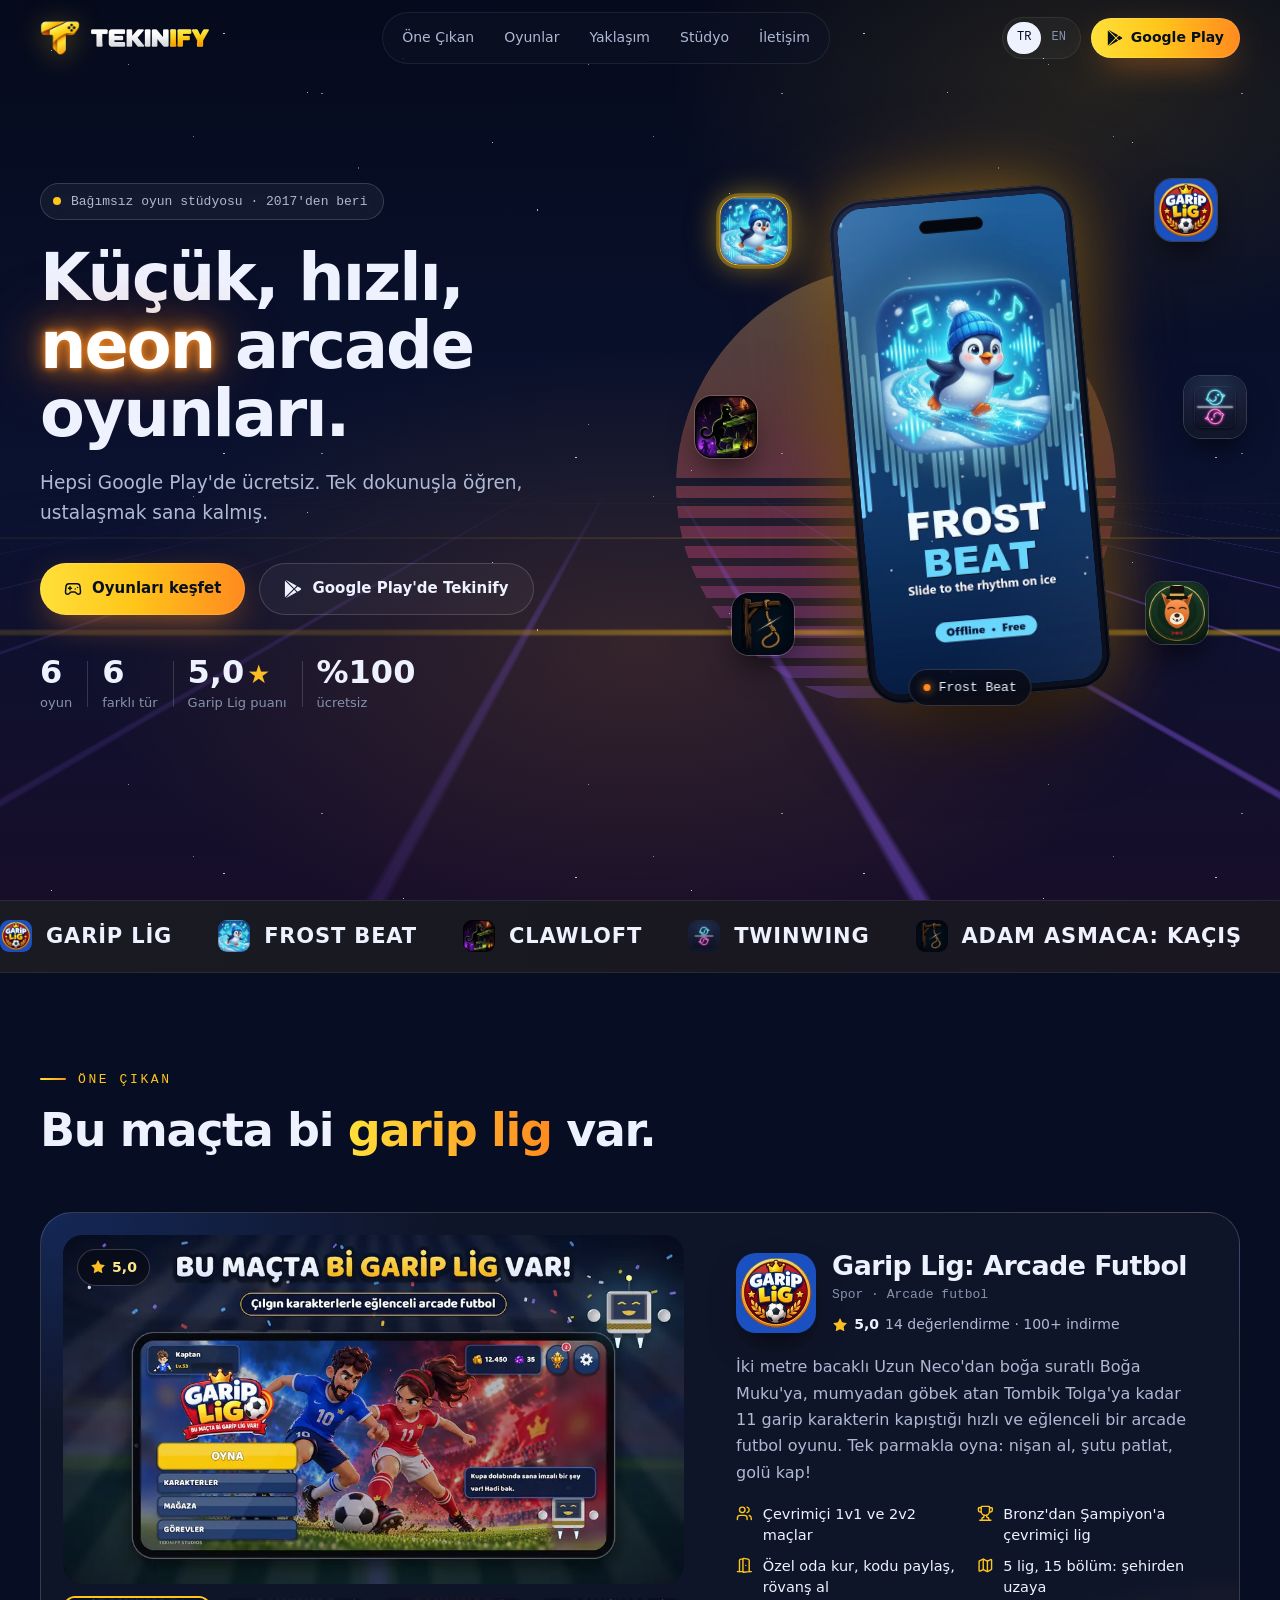
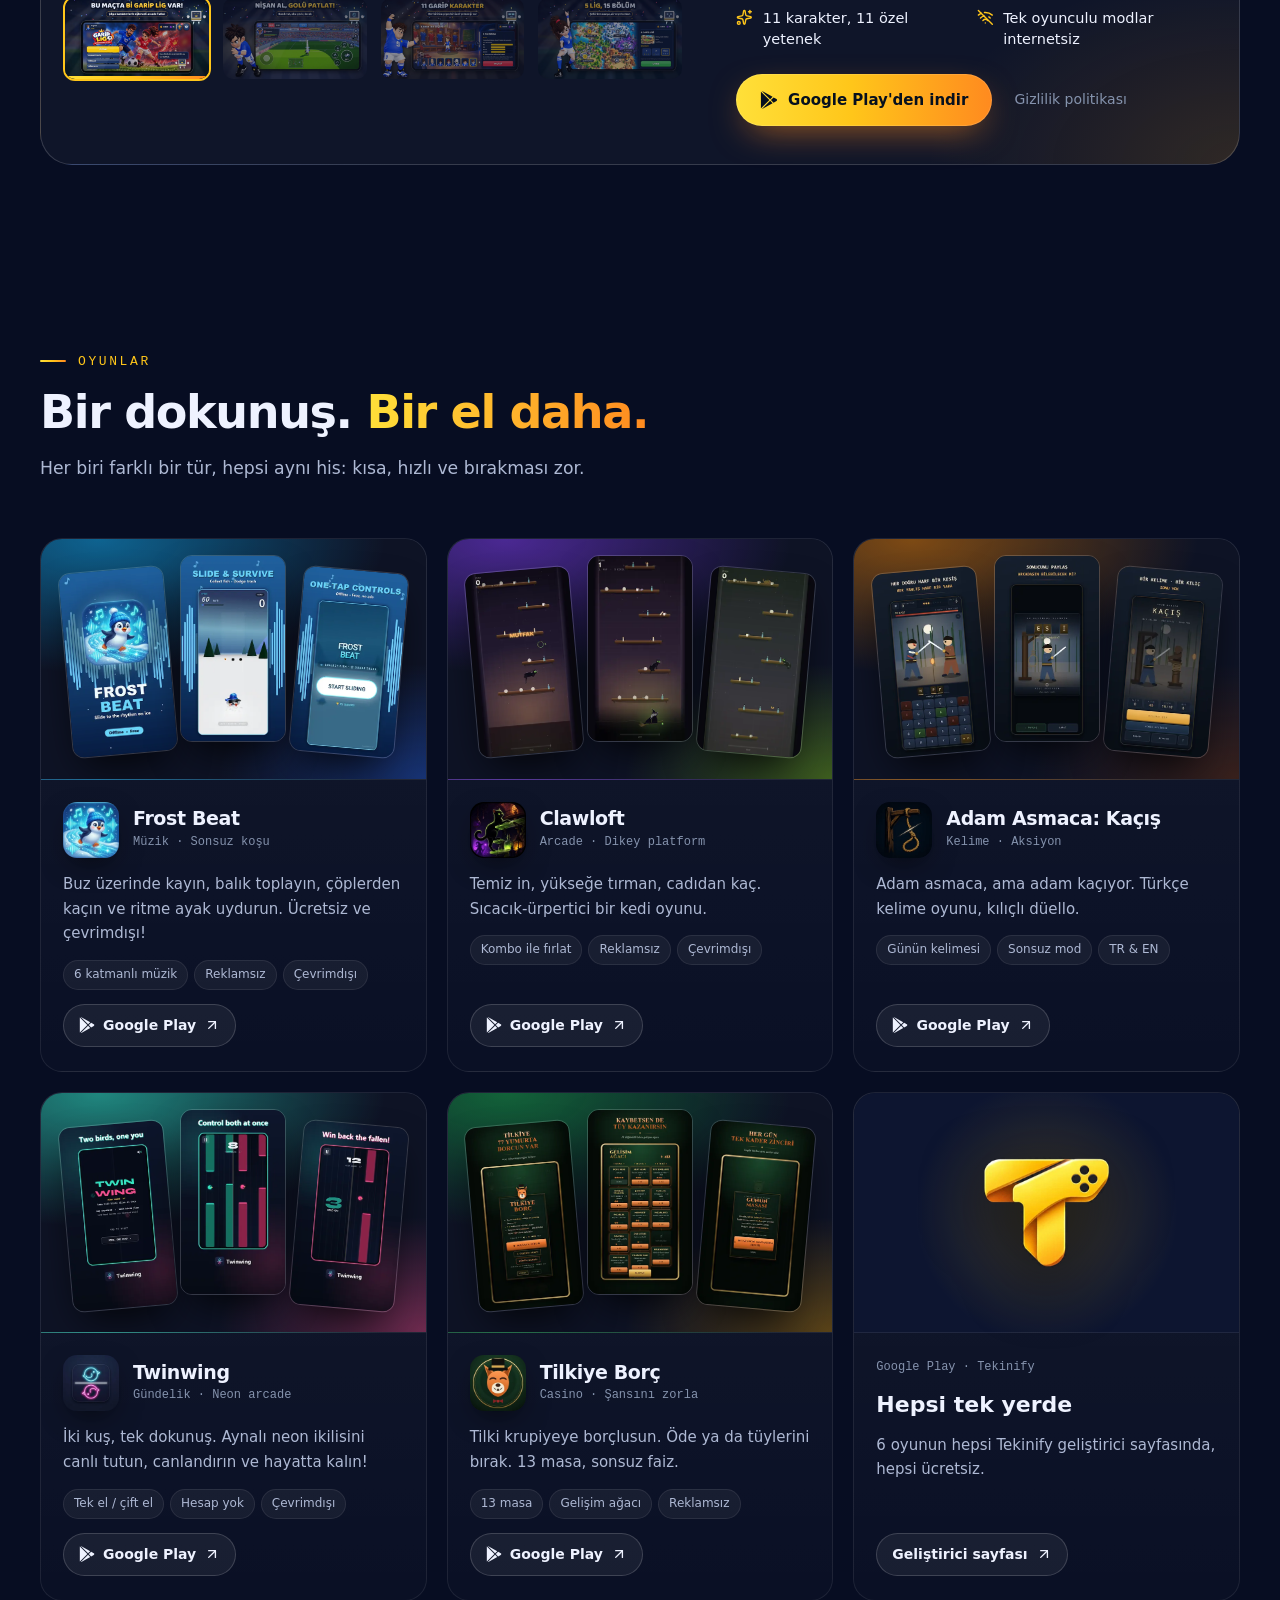
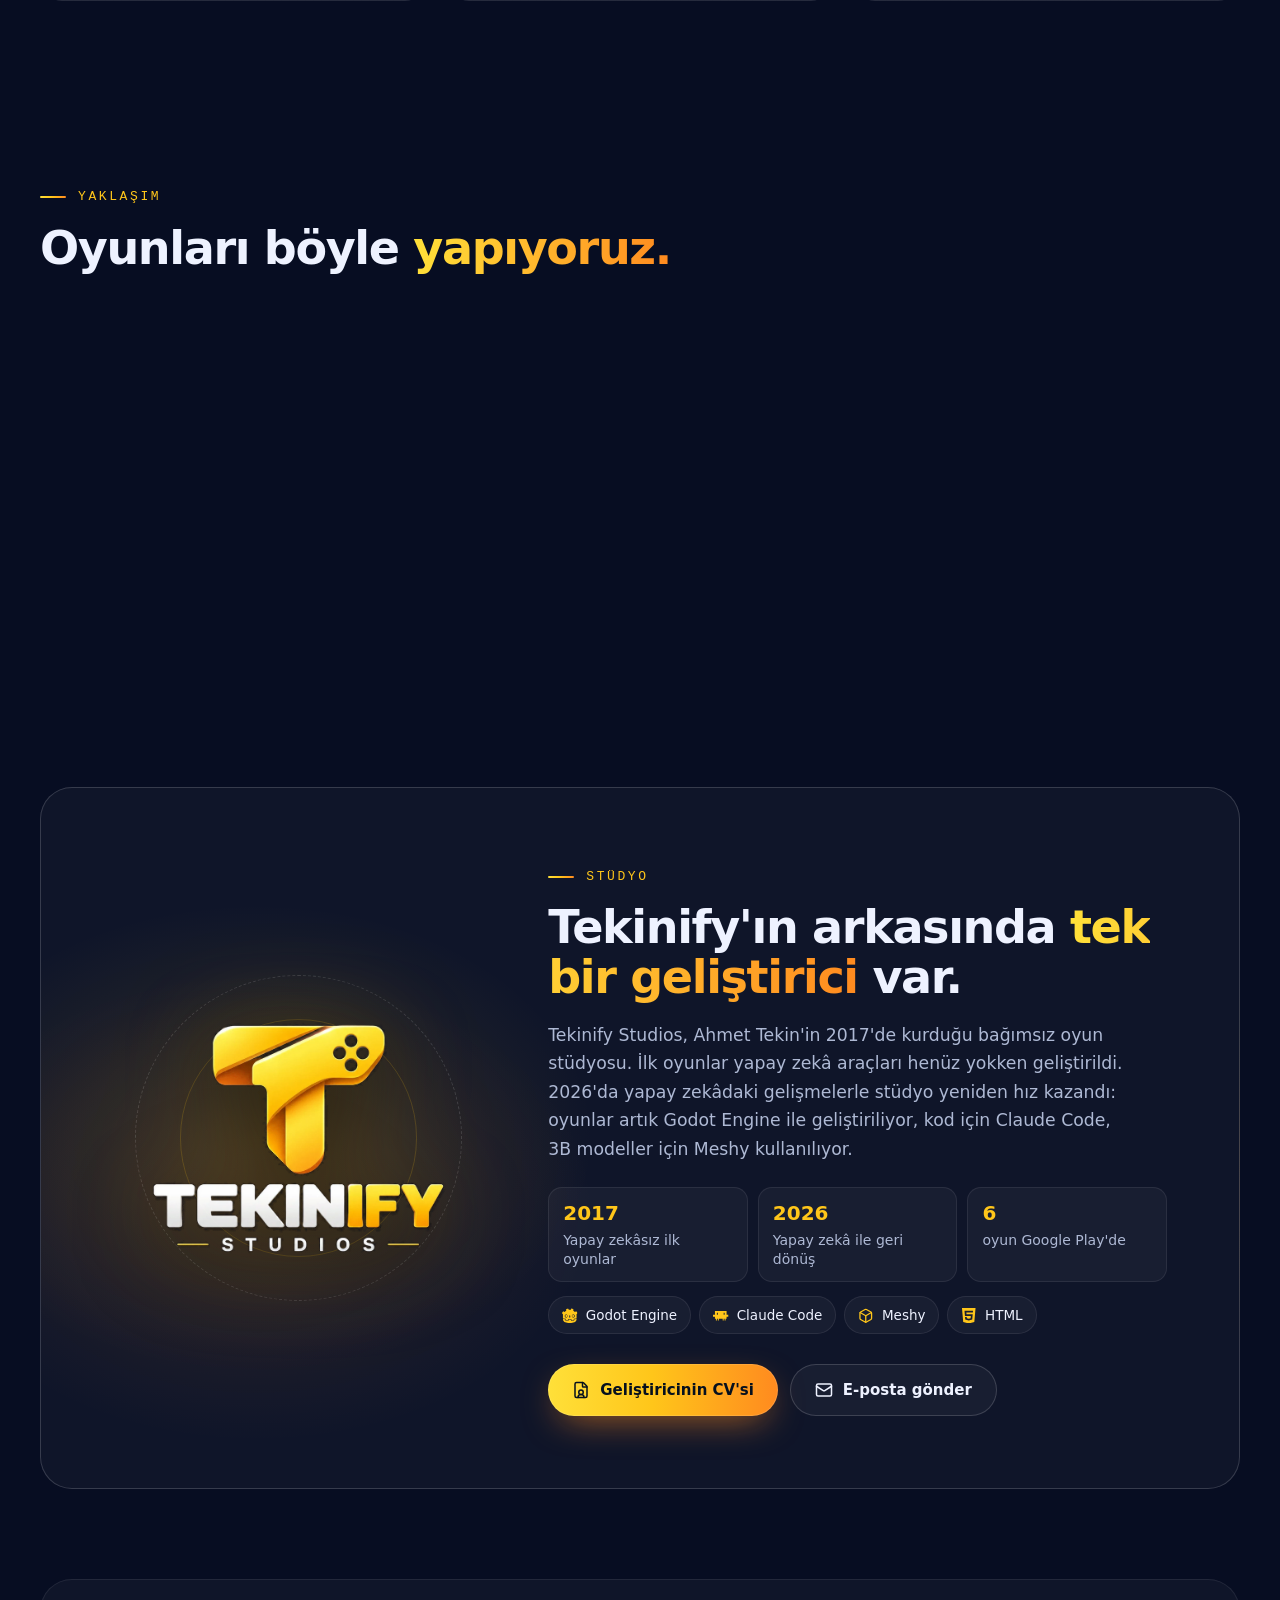
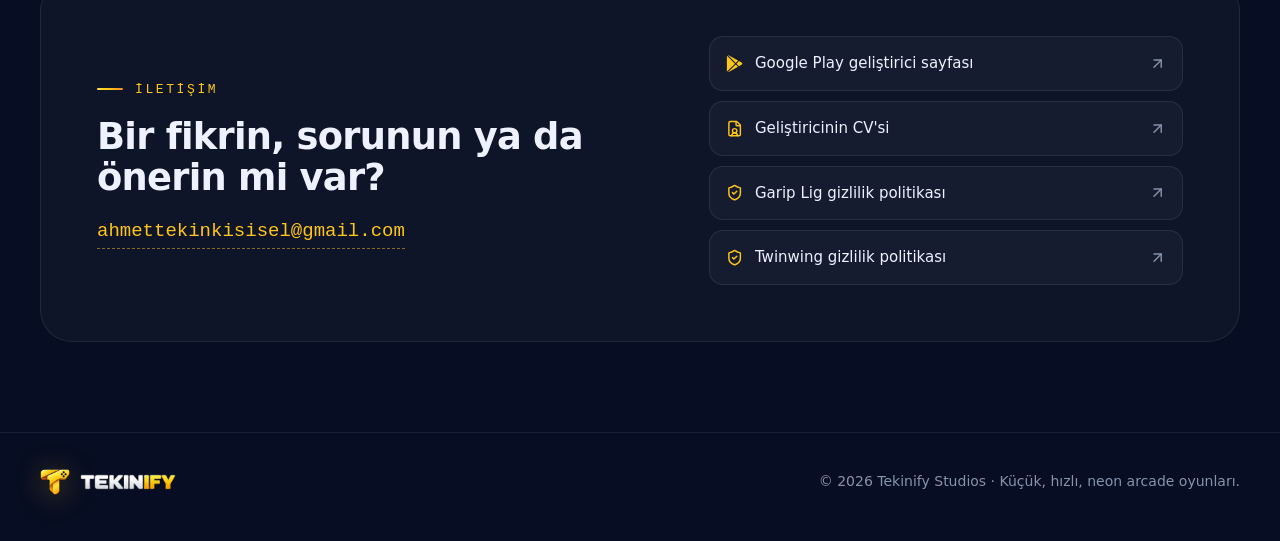
==== commit ade42a6c: "Use the Tekinify Studios logo and colors, update the CV - Homepage: real logo in nav, footer, studio" ====
--- a/index.html
+++ b/index.html
@@ -3,17 +3,17 @@
 <head>
   <meta charset="utf-8">
   <meta name="viewport" content="width=device-width, initial-scale=1, viewport-fit=cover">
-  <title>Tekinify · Küçük, hızlı, neon arcade oyunları</title>
-  <meta name="description" content="Tekinify bağımsız oyun stüdyosu: Garip Lig, Frost Beat, Clawloft, Twinwing, Adam Asmaca: Kaçış ve Tilkiye Borç. Hepsi Google Play'de ücretsiz.">
-  <meta name="theme-color" content="#080b16">
+  <title>Tekinify Studios · Küçük, hızlı, neon arcade oyunları</title>
+  <meta name="description" content="Tekinify Studios, 2017'den beri bağımsız oyun stüdyosu: Garip Lig, Frost Beat, Clawloft, Twinwing, Adam Asmaca: Kaçış ve Tilkiye Borç. Hepsi Google Play'de ücretsiz.">
+  <meta name="theme-color" content="#070d22">
   <meta name="color-scheme" content="dark">
   <link rel="canonical" href="https://birdost.github.io/">
 
   <!-- Sosyal medya önizlemesi (adres değişirse og:url ve og:image adreslerini de güncelle) -->
   <meta property="og:type" content="website">
-  <meta property="og:site_name" content="Tekinify">
+  <meta property="og:site_name" content="Tekinify Studios">
   <meta property="og:url" content="https://birdost.github.io/">
-  <meta property="og:title" content="Tekinify · Küçük, hızlı, neon arcade oyunları">
+  <meta property="og:title" content="Tekinify Studios · Küçük, hızlı, neon arcade oyunları">
   <meta property="og:description" content="Google Play'de 6 ücretsiz oyun: Garip Lig, Frost Beat, Clawloft ve daha fazlası.">
   <meta property="og:image" content="https://birdost.github.io/assets/img/og-image.png">
   <meta property="og:image:width" content="1200">
@@ -22,7 +22,7 @@
   <meta property="og:locale:alternate" content="en_US">
   <meta name="twitter:card" content="summary_large_image">
 
-  <link rel="icon" href="assets/img/favicon.svg" type="image/svg+xml">
+  <link rel="icon" type="image/png" sizes="64x64" href="assets/img/favicon.png">
   <link rel="apple-touch-icon" href="assets/img/apple-touch-icon.png">
   <link rel="preload" href="assets/fonts/syne-latin-wght-normal.woff2" as="font" type="font/woff2" crossorigin>
   <link rel="preload" href="assets/fonts/inter-latin-wght-normal.woff2" as="font" type="font/woff2" crossorigin>
@@ -42,8 +42,10 @@
   {
     "@context": "https://schema.org",
     "@type": "Organization",
-    "name": "Tekinify",
+    "name": "Tekinify Studios",
+    "alternateName": "Tekinify",
     "url": "https://birdost.github.io/",
+    "foundingDate": "2017",
     "logo": "https://birdost.github.io/assets/img/apple-touch-icon.png",
     "email": "mailto:ahmettekinkisisel@gmail.com",
     "founder": { "@type": "Person", "name": "Ahmet Tekin", "url": "https://birdost.github.io/cv/" },
@@ -59,11 +61,15 @@
     <symbol id="i-arrow-up" viewBox="0 0 24 24"><path d="m5 12 7-7 7 7"/><path d="M12 19V5"/></symbol>
     <symbol id="i-arrow-up-right" viewBox="0 0 24 24"><path d="M7 7h10v10"/><path d="M7 17 17 7"/></symbol>
     <symbol id="i-audio-lines" viewBox="0 0 24 24"><path d="M2 10v3"/><path d="M6 6v11"/><path d="M10 3v18"/><path d="M14 8v7"/><path d="M18 5v13"/><path d="M22 10v3"/></symbol>
+    <symbol id="i-box" viewBox="0 0 24 24"><path d="M21 8a2 2 0 0 0-1-1.73l-7-4a2 2 0 0 0-2 0l-7 4A2 2 0 0 0 3 8v8a2 2 0 0 0 1 1.73l7 4a2 2 0 0 0 2 0l7-4A2 2 0 0 0 21 16Z"/><path d="m3.3 7 8.7 5 8.7-5"/><path d="M12 22V12"/></symbol>
+    <symbol id="i-claudecode" viewBox="0 0 24 24"><path d="M21 10.5h3v3h-3v3h-1.5v3H18v-3h-1.5v3H15v-3H9v3H7.5v-3H6v3H4.5v-3H3v-3H0v-3h3v-6h18Zm-15 0h1.5v-3H6Zm10.5 0H18v-3h-1.5z"/></symbol>
     <symbol id="i-door-open" viewBox="0 0 24 24"><path d="M10 21H2"/><path d="M10 3H7a2 2 0 00-2 2v16"/><path d="M14 12h.01"/><path d="M19 21V5a2 2 0 00-1.675-1.974l-6.163-1.013A1 1 0 0010 3v18a1 1 0 001.124.992z"/><path d="M22 21h-3"/></symbol>
     <symbol id="i-file-user" viewBox="0 0 24 24"><path d="M6 22a2 2 0 0 1-2-2V4a2 2 0 0 1 2-2h8a2.4 2.4 0 0 1 1.704.706l3.588 3.588A2.4 2.4 0 0 1 20 8v12a2 2 0 0 1-2 2z"/><path d="M14 2v5a1 1 0 0 0 1 1h5"/><path d="M16 22a4 4 0 0 0-8 0"/><circle cx="12" cy="15" r="3"/></symbol>
     <symbol id="i-gamepad-2" viewBox="0 0 24 24"><line x1="6" x2="10" y1="11" y2="11"/><line x1="8" x2="8" y1="9" y2="13"/><line x1="15" x2="15.01" y1="12" y2="12"/><line x1="18" x2="18.01" y1="10" y2="10"/><path d="M17.32 5H6.68a4 4 0 0 0-3.978 3.59c-.006.052-.01.101-.017.152C2.604 9.416 2 14.456 2 16a3 3 0 0 0 3 3c1 0 1.5-.5 2-1l1.414-1.414A2 2 0 0 1 9.828 16h4.344a2 2 0 0 1 1.414.586L17 18c.5.5 1 1 2 1a3 3 0 0 0 3-3c0-1.545-.604-6.584-.685-7.258-.007-.05-.011-.1-.017-.151A4 4 0 0 0 17.32 5z"/></symbol>
+    <symbol id="i-godotengine" viewBox="0 0 24 24"><path d="M9.5598.683c-1.096.244-2.1812.5831-3.1983 1.0951.023.8981.081 1.7582.199 2.6323-.395.253-.81.47-1.178.766-.375.288-.7581.564-1.0971.9011-.6781-.448-1.3962-.869-2.1352-1.2411C1.3532 5.6934.608 6.6186 0 7.6546c.458.7411.936 1.4352 1.4521 2.0942h.014v6.3565c.012 0 .023 0 .035.003l3.8963.376c.204.02.364.184.378.3891l.12 1.7201 3.3994.242.234-1.587c.03-.206.207-.358.415-.358h4.1114c.208 0 .385.152.415.358l.234 1.587 3.3993-.242.12-1.72a.4196.4196 0 01.378-.3891l3.8954-.376c.012 0 .023-.003.035-.003v-.5071h.002V9.7498h.014c.516-.659.994-1.3531 1.4521-2.0942-.608-1.036-1.3541-1.9611-2.1512-2.8192-.739.372-1.4571.793-2.1352 1.2411-.339-.337-.721-.613-1.096-.901-.369-.296-.7841-.5131-1.1781-.7661.117-.8741.175-1.7342.199-2.6323-1.0171-.512-2.1012-.851-3.1983-1.095-.438.736-.838 1.533-1.1871 2.3121-.414-.069-.829-.094-1.2461-.099h-.016c-.417.005-.832.03-1.2461.099-.349-.779-.749-1.576-1.1881-2.3121l.001-.001zM6.4765 9.9889c1.2971 0 2.3492 1.0511 2.3492 2.3482s-1.052 2.3482-2.3492 2.3482c-1.296 0-2.3482-1.051-2.3482-2.3482 0-1.297 1.0511-2.3482 2.3482-2.3482zm11.049 0c1.296 0 2.3482 1.0511 2.3482 2.3482s-1.0511 2.3482-2.3482 2.3482-2.3492-1.051-2.3492-2.3482c0-1.297 1.051-2.3482 2.3492-2.3482zm-10.824.9301c-.861 0-1.559.698-1.559 1.5591s.698 1.5582 1.559 1.5582c.8611 0 1.5592-.698 1.5592-1.5582 0-.86-.697-1.559-1.5591-1.559zm10.598 0c-.8611 0-1.5582.698-1.5582 1.5591s.697 1.5582 1.5581 1.5582c.8611 0 1.5592-.698 1.5592-1.5582 0-.86-.697-1.559-1.5592-1.559zm-5.2985.453c.417 0 .757.308.757.6871v2.1622c0 .379-.339.687-.757.687s-.756-.308-.756-.687V12.059c0-.379.339-.687.756-.687zM1.4601 16.9464c.002.377.006.789.006.871 0 3.7014 4.6944 5.4795 10.5269 5.5005h.014c5.8325-.02 10.5259-1.7991 10.5259-5.5004 0-.084.005-.495.007-.871l-3.5023.338-.121 1.729a.421.421 0 01-.389.3901l-4.1814.296a.4203.4203 0 01-.415-.358l-.238-1.6141h-3.3863l-.238 1.6141a.4192.4192 0 01-.4451.357l-4.1513-.296c-.208-.015-.375-.181-.389-.389l-.12-1.7292-3.5044-.337z"/></symbol>
     <symbol id="i-googleplay" viewBox="0 0 24 24"><path d="M22.018 13.298l-3.919 2.218-3.515-3.493 3.543-3.521 3.891 2.202a1.49 1.49 0 0 1 0 2.594zM1.337.924a1.486 1.486 0 0 0-.112.568v21.017c0 .217.045.419.124.6l11.155-11.087L1.337.924zm12.207 10.065l3.258-3.238L3.45.195a1.466 1.466 0 0 0-.946-.179l11.04 10.973zm0 2.067l-11 10.933c.298.036.612-.016.906-.183l13.324-7.54-3.23-3.21z"/></symbol>
     <symbol id="i-heart" viewBox="0 0 24 24"><path d="M2 9.5a5.5 5.5 0 0 1 9.591-3.676.56.56 0 0 0 .818 0A5.49 5.49 0 0 1 22 9.5c0 2.29-1.5 4-3 5.5l-5.492 5.313a2 2 0 0 1-3 .019L5 15c-1.5-1.5-3-3.2-3-5.5"/></symbol>
+    <symbol id="i-html5" viewBox="0 0 24 24"><path d="M1.5 0h21l-1.91 21.563L11.977 24l-8.564-2.438L1.5 0zm7.031 9.75l-.232-2.718 10.059.003.23-2.622L5.412 4.41l.698 8.01h9.126l-.326 3.426-2.91.804-2.955-.81-.188-2.11H6.248l.33 4.171L12 19.351l5.379-1.443.744-8.157H8.531z"/></symbol>
     <symbol id="i-mail" viewBox="0 0 24 24"><path d="m22 7-8.991 5.727a2 2 0 0 1-2.009 0L2 7"/><rect x="2" y="4" width="20" height="16" rx="2"/></symbol>
     <symbol id="i-map" viewBox="0 0 24 24"><path d="M14.106 5.553a2 2 0 0 0 1.788 0l3.659-1.83A1 1 0 0 1 21 4.619v12.764a1 1 0 0 1-.553.894l-4.553 2.277a2 2 0 0 1-1.788 0l-4.212-2.106a2 2 0 0 0-1.788 0l-3.659 1.83A1 1 0 0 1 3 19.381V6.618a1 1 0 0 1 .553-.894l4.553-2.277a2 2 0 0 1 1.788 0z"/><path d="M15 5.764v15"/><path d="M9 3.236v15"/></symbol>
     <symbol id="i-pointer" viewBox="0 0 24 24"><path d="M22 14a8 8 0 0 1-8 8"/><path d="M18 11v-1a2 2 0 0 0-2-2a2 2 0 0 0-2 2"/><path d="M14 10V9a2 2 0 0 0-2-2a2 2 0 0 0-2 2v1"/><path d="M10 9.5V4a2 2 0 0 0-2-2a2 2 0 0 0-2 2v10"/><path d="M18 11a2 2 0 1 1 4 0v3a8 8 0 0 1-8 8h-2c-2.8 0-4.5-.86-5.99-2.34l-3.6-3.6a2 2 0 0 1 2.83-2.82L7 15"/></symbol>
@@ -81,9 +87,9 @@
   <!-- ===================== ÜST MENÜ ===================== -->
   <nav class="nav" id="nav">
     <div class="container nav__inner">
-      <a class="brand" href="#top" data-label-tr="Tekinify, sayfa başına dön" data-label-en="Tekinify, back to top" aria-label="Tekinify, sayfa başına dön">
-        <span class="glyph" aria-hidden="true"><i class="glyph__c"></i><i class="glyph__m"></i><b></b></span>
-        <span class="brand__word"><span class="c">TEKI</span><span class="m">NIFY</span></span>
+      <a class="brand" href="#top" data-label-tr="Tekinify Studios, sayfa başına dön" data-label-en="Tekinify Studios, back to top" aria-label="Tekinify Studios, sayfa başına dön">
+        <img class="brand__mark" src="assets/img/logo-mark.webp" alt="" width="40" height="40">
+        <img class="brand__word" src="assets/img/logo-word.webp" alt="" width="120" height="20">
       </a>
       <ul class="nav__links" id="nav-links">
         <li><a href="#featured"><span data-tr>Öne Çıkan</span><span data-en>Featured</span></a></li>
@@ -115,7 +121,7 @@
 
       <div class="container hero__inner">
         <div class="hero__text">
-          <p class="pill reveal"><span class="pill__dot" aria-hidden="true"></span><span data-tr>Bağımsız oyun stüdyosu</span><span data-en>Indie game studio</span></p>
+          <p class="pill reveal"><span class="pill__dot" aria-hidden="true"></span><span data-tr>Bağımsız oyun stüdyosu · 2017'den beri</span><span data-en>Indie game studio · since 2017</span></p>
           <h1 class="hero__title reveal" style="--d:1">
             <span data-tr>Küçük, hızlı, <span class="neon">neon</span> arcade oyunları.</span>
             <span data-en>Small, fast, <span class="neon">neon</span> arcade games.</span>
@@ -366,7 +372,7 @@
           </article>
 
           <a class="card card--all spot reveal" href="https://play.google.com/store/apps/developer?id=Tekinify" target="_blank" rel="noopener" style="--d:2">
-            <span class="card--all__glyph" aria-hidden="true"><span class="glyph glyph--xl"><i class="glyph__c"></i><i class="glyph__m"></i><b></b></span></span>
+            <span class="card--all__logo" aria-hidden="true"><img src="assets/img/logo-mark.webp" alt="" width="192" height="192" loading="lazy"></span>
             <span class="card__body">
               <span class="card__genre">Google Play · Tekinify</span>
               <span class="card__title"><span data-tr>Hepsi tek yerde</span><span data-en>All in one place</span></span>
@@ -406,7 +412,7 @@
           </article>
           <article class="value spot reveal" style="--d:3">
             <span class="value__icon"><svg class="i" aria-hidden="true"><use href="#i-heart"/></svg></span>
-            <h3><span data-tr>Ücretsiz ve oyuncuya saygılı</span><span data-en>Free and player-first</span></h3>
+            <h3><span data-tr>Oyuncuya saygılı ve ücretsiz</span><span data-en>Player-first and free</span></h3>
             <p><span data-tr>Bütün oyunlar ücretsiz. Frost Beat, Clawloft ve Tilkiye Borç'ta hiç reklam yok.</span><span data-en>Every game is free. Frost Beat, Clawloft and Owe the Fox have no ads at all.</span></p>
           </article>
         </div>
@@ -417,14 +423,25 @@
     <section class="section" id="studio">
       <div class="container">
         <div class="studio reveal">
-          <div class="studio__mark" aria-hidden="true"><span class="glyph glyph--xxl"><i class="glyph__c"></i><i class="glyph__m"></i><b></b></span></div>
+          <div class="studio__mark"><img src="assets/img/logo-full.webp" alt="Tekinify Studios logosu" width="720" height="567" loading="lazy"></div>
           <div class="studio__text">
             <p class="eyebrow"><span data-tr>Stüdyo</span><span data-en>Studio</span></p>
             <h2 class="section__title">
               <span data-tr>Tekinify'ın arkasında <em class="hl">tek bir geliştirici</em> var.</span>
               <span data-en>Behind Tekinify is <em class="hl">one developer</em>.</span>
             </h2>
-            <p class="studio__desc"><span data-tr>Tekinify, Ahmet Tekin'in bağımsız oyun stüdyosu. Her oyun fikirden Google Play yayınına kadar yapay zekâ ile birlikte tasarlanıp geliştiriliyor: mekanikler, kod, test ve yayın.</span><span data-en>Tekinify is Ahmet Tekin's indie game studio. Every game is designed and built together with AI, from the first idea to release on Google Play: mechanics, code, testing and publishing.</span></p>
+            <p class="studio__desc"><span data-tr>Tekinify Studios, Ahmet Tekin'in 2017'de kurduğu bağımsız oyun stüdyosu. İlk oyunlar yapay zekâ araçları henüz yokken geliştirildi. 2026'da yapay zekâdaki gelişmelerle stüdyo yeniden hız kazandı: oyunlar artık Godot Engine ile geliştiriliyor, kod için Claude Code, 3B modeller için Meshy kullanılıyor.</span><span data-en>Tekinify Studios is the indie game studio Ahmet Tekin founded in 2017. The first games were made before AI tools existed. In 2026, with the leaps in AI, the studio came back up to speed: games are now built in Godot Engine, with Claude Code for code and Meshy for 3D models.</span></p>
+            <ol class="milestones">
+              <li><b>2017</b><span data-tr>Yapay zekâsız ilk oyunlar</span><span data-en>First games, before AI</span></li>
+              <li><b>2026</b><span data-tr>Yapay zekâ ile geri dönüş</span><span data-en>Back with AI</span></li>
+              <li><b>6</b><span data-tr>oyun Google Play'de</span><span data-en>games on Google Play</span></li>
+            </ol>
+            <ul class="tools" data-label-tr="Kullanılan araçlar" data-label-en="Tools used" aria-label="Kullanılan araçlar">
+              <li><svg class="i i--fill" aria-hidden="true"><use href="#i-godotengine"/></svg>Godot Engine</li>
+              <li><svg class="i i--fill" aria-hidden="true"><use href="#i-claudecode"/></svg>Claude Code</li>
+              <li><svg class="i" aria-hidden="true"><use href="#i-box"/></svg>Meshy</li>
+              <li><svg class="i i--fill" aria-hidden="true"><use href="#i-html5"/></svg>HTML</li>
+            </ul>
             <div class="studio__cta">
               <a class="btn btn--primary magnetic" href="cv/"><svg class="i" aria-hidden="true"><use href="#i-file-user"/></svg><span data-tr>Geliştiricinin CV'si</span><span data-en>Developer CV</span></a>
               <a class="btn btn--ghost magnetic" href="mailto:ahmettekinkisisel@gmail.com"><svg class="i" aria-hidden="true"><use href="#i-mail"/></svg><span data-tr>E-posta gönder</span><span data-en>Send an email</span></a>
@@ -456,11 +473,11 @@
 
   <footer class="footer">
     <div class="container footer__inner">
-      <a class="brand brand--sm" href="#top" data-label-tr="Tekinify, sayfa başına dön" data-label-en="Tekinify, back to top" aria-label="Tekinify, sayfa başına dön">
-        <span class="glyph" aria-hidden="true"><i class="glyph__c"></i><i class="glyph__m"></i><b></b></span>
-        <span class="brand__word"><span class="c">TEKI</span><span class="m">NIFY</span></span>
+      <a class="brand brand--sm" href="#top" data-label-tr="Tekinify Studios, sayfa başına dön" data-label-en="Tekinify Studios, back to top" aria-label="Tekinify Studios, sayfa başına dön">
+        <img class="brand__mark" src="assets/img/logo-mark.webp" alt="" width="40" height="40">
+        <img class="brand__word" src="assets/img/logo-word.webp" alt="" width="120" height="20">
       </a>
-      <p>© <span data-year>2026</span> Tekinify · <span data-tr>Küçük, hızlı, neon arcade oyunları.</span><span data-en>Small, fast, neon arcade games.</span></p>
+      <p>© <span data-year>2026</span> Tekinify Studios · <span data-tr>Küçük, hızlı, neon arcade oyunları.</span><span data-en>Small, fast, neon arcade games.</span></p>
     </div>
   </footer>
 
--- a/assets/css/site.css
+++ b/assets/css/site.css
@@ -34,20 +34,20 @@
 
 /* ---------- Değişkenler (Tekinify renkleri: nane + pembe) ---------- */
 :root {
-  --bg: #080b16;
-  --bg-elev: #0e1325;
+  --bg: #070d22;
+  --bg-elev: #0d1530;
   --panel: rgba(255, 255, 255, 0.035);
   --line: rgba(255, 255, 255, 0.08);
   --line-strong: rgba(255, 255, 255, 0.16);
   --text: #eef2ff;
   --text-dim: #aeb9d4;
   --text-mute: #8593ad;
-  --mint: #2ee6c8;
-  --pink: #ff4d8d;
+  --gold: #ffc61a;
+  --orange: #ff8a1f;
   --violet: #8b5cf6;
   --amber: #fbbf24;
-  --grad: linear-gradient(90deg, var(--mint), var(--pink));
-  --grad-loop: linear-gradient(90deg, var(--mint), var(--pink), var(--mint));
+  --grad: linear-gradient(90deg, #ffe039, var(--gold) 45%, var(--orange));
+  --grad-loop: linear-gradient(90deg, #ffe039, var(--orange), #ffe039);
   --radius-xl: 32px;
   --radius: 22px;
   --font-display: "Syne Variable", "Syne", ui-sans-serif, system-ui, sans-serif;
@@ -82,7 +82,7 @@
   overflow-x: hidden;
   overflow-x: clip;
 }
-::selection { background: rgba(255, 77, 141, 0.45); color: #fff; }
+::selection { background: rgba(255, 138, 31, 0.45); color: #fff; }
 a { color: inherit; text-decoration: none; }
 img { display: block; max-width: 100%; height: auto; }
 h1, h2, h3 { margin: 0; font-family: var(--font-display); font-weight: 700; line-height: 1.08; letter-spacing: -0.02em; }
@@ -90,7 +90,7 @@
 ul, ol { margin: 0; padding: 0; list-style: none; }
 button { padding: 0; border: 0; background: none; color: inherit; font: inherit; cursor: pointer; }
 strong { color: var(--text); font-weight: 600; }
-:focus-visible { outline: 2px solid var(--mint); outline-offset: 3px; border-radius: 8px; }
+:focus-visible { outline: 2px solid var(--gold); outline-offset: 3px; border-radius: 8px; }
 
 html[data-lang="tr"] [data-en],
 html[data-lang="en"] [data-tr] { display: none !important; }
@@ -112,32 +112,24 @@
 .bg {
   position: fixed; inset: 0; z-index: -1; pointer-events: none;
   background:
-    radial-gradient(1000px 560px at 12% -8%, rgba(46, 230, 200, 0.1), transparent 60%),
-    radial-gradient(1000px 560px at 100% 0%, rgba(255, 77, 141, 0.1), transparent 60%),
+    radial-gradient(1000px 560px at 12% -8%, rgba(255, 198, 26, 0.1), transparent 60%),
+    radial-gradient(1000px 560px at 100% 0%, rgba(255, 138, 31, 0.1), transparent 60%),
     radial-gradient(900px 600px at 50% 110%, rgba(139, 92, 246, 0.08), transparent 60%);
 }
 .scroll-progress {
   position: fixed; top: 0; left: 0; right: 0; z-index: 200;
   height: 2px; background: var(--grad);
   transform: scaleX(0); transform-origin: 0 50%;
-  box-shadow: 0 0 12px rgba(255, 77, 141, 0.8);
-}
-
-/* ---------- Logo: aynalı iki nokta ---------- */
-.glyph { --gs: 34px; position: relative; display: inline-block; flex: none; width: var(--gs); height: var(--gs); }
-.glyph__c, .glyph__m { position: absolute; left: 50%; width: 58.5%; height: 58.5%; border-radius: 50%; translate: -50% 0; }
-.glyph__c { top: 0; background: var(--mint); box-shadow: 0 0 calc(var(--gs) * 0.36) rgba(46, 230, 200, 0.6); animation: flap-up 3.2s ease-in-out infinite; }
-.glyph__m { bottom: 0; background: var(--pink); box-shadow: 0 0 calc(var(--gs) * 0.36) rgba(255, 77, 141, 0.6); animation: flap-down 3.2s ease-in-out infinite; }
-.glyph b { position: absolute; top: 50%; left: 6%; right: 6%; height: max(1.5px, calc(var(--gs) * 0.025)); background: rgba(255, 255, 255, 0.85); translate: 0 -50%; }
-.glyph--xl { --gs: 120px; }
-.glyph--xxl { --gs: clamp(150px, 22vw, 230px); }
-
-.brand { display: inline-flex; align-items: center; gap: 12px; }
-.brand__word { font-family: var(--font-display); font-size: 21px; font-weight: 800; letter-spacing: 0.04em; line-height: 1; }
-.brand__word .c { color: var(--mint); }
-.brand__word .m { color: var(--pink); }
-.brand--sm .glyph { --gs: 26px; }
-.brand--sm .brand__word { font-size: 17px; }
+  box-shadow: 0 0 12px rgba(255, 138, 31, 0.8);
+}
+
+/* ---------- Logo ---------- */
+.brand { display: inline-flex; align-items: center; gap: 10px; }
+.brand__mark { width: 40px; height: 40px; filter: drop-shadow(0 4px 14px rgba(255, 198, 26, 0.35)); transition: transform 0.6s var(--ease); }
+.brand:hover .brand__mark { transform: rotate(-8deg) scale(1.06); }
+.brand__word { width: auto; height: 20px; }
+.brand--sm .brand__mark { width: 30px; height: 30px; }
+.brand--sm .brand__word { height: 16px; }
 
 /* ---------- Menü ---------- */
 .nav { position: fixed; top: 0; left: 0; right: 0; z-index: 100; height: var(--nav-h); display: flex; align-items: center; transition: height 0.4s var(--ease); }
@@ -178,8 +170,8 @@
   transition: transform 0.4s var(--ease), box-shadow 0.4s var(--ease), background-color 0.3s, border-color 0.3s, filter 0.3s;
 }
 .btn .i { width: 18px; height: 18px; }
-.btn--primary { color: #06101e; background: var(--grad); box-shadow: 0 12px 36px -12px rgba(255, 77, 141, 0.75), 0 0 0 1px rgba(255, 255, 255, 0.12) inset; }
-.btn--primary:hover { filter: brightness(1.08) saturate(1.1); box-shadow: 0 16px 46px -10px rgba(46, 230, 200, 0.6), 0 0 0 1px rgba(255, 255, 255, 0.2) inset; }
+.btn--primary { color: #06101e; background: var(--grad); box-shadow: 0 12px 36px -12px rgba(255, 138, 31, 0.75), 0 0 0 1px rgba(255, 255, 255, 0.12) inset; }
+.btn--primary:hover { filter: brightness(1.08) saturate(1.1); box-shadow: 0 16px 46px -10px rgba(255, 198, 26, 0.6), 0 0 0 1px rgba(255, 255, 255, 0.2) inset; }
 .btn--ghost { color: var(--text); background: rgba(255, 255, 255, 0.04); border: 1px solid var(--line-strong); }
 .btn--ghost:hover { background: rgba(255, 255, 255, 0.09); border-color: rgba(255, 255, 255, 0.3); }
 .btn--sm { min-height: 40px; padding: 0 16px; font-size: 14px; gap: 8px; }
@@ -190,9 +182,9 @@
 .hero__sky {
   position: absolute; inset: 0; z-index: -3;
   background:
-    radial-gradient(900px 480px at 50% 72%, rgba(255, 77, 141, 0.16), transparent 62%),
-    radial-gradient(700px 420px at 85% 10%, rgba(46, 230, 200, 0.12), transparent 60%),
-    linear-gradient(180deg, #060812 0%, #0a0e1f 55%, #140a22 100%);
+    radial-gradient(900px 480px at 50% 72%, rgba(255, 138, 31, 0.16), transparent 62%),
+    radial-gradient(700px 420px at 85% 10%, rgba(255, 198, 26, 0.12), transparent 60%),
+    linear-gradient(180deg, #050a1c 0%, #0a1230 55%, #170e2a 100%);
 }
 .stars { position: absolute; inset: 0; opacity: 0.75; animation: twinkle 5s ease-in-out infinite alternate; }
 .stars--1 {
@@ -220,7 +212,7 @@
   opacity: 0.3;
   -webkit-mask: linear-gradient(180deg, #000 48%, transparent 48%), repeating-linear-gradient(180deg, #000 0 12px, transparent 12px 20px);
   mask: linear-gradient(180deg, #000 48%, transparent 48%), repeating-linear-gradient(180deg, #000 0 12px, transparent 12px 20px);
-  filter: drop-shadow(0 0 40px rgba(255, 77, 141, 0.6));
+  filter: drop-shadow(0 0 40px rgba(255, 138, 31, 0.6));
 }
 .hero__floor {
   position: absolute; left: 0; right: 0; bottom: 0; z-index: -2;
@@ -236,15 +228,15 @@
   position: absolute; top: 0; left: -150%; right: -150%;
   height: 300px;
   background-image:
-    linear-gradient(rgba(46, 230, 200, 0.45) 2px, transparent 2px),
-    linear-gradient(90deg, rgba(255, 77, 141, 0.38) 2px, transparent 2px);
+    linear-gradient(rgba(255, 198, 26, 0.45) 2px, transparent 2px),
+    linear-gradient(90deg, rgba(139, 92, 246, 0.42) 2px, transparent 2px);
   background-size: 64px 64px;
   background-position: center top;
   transform-origin: 50% 0%;
   transform: rotateX(78deg) translateY(-64px);
   animation: grid-run 1.2s linear infinite;
 }
-.hero__floor::after { content: ""; position: absolute; left: 0; right: 0; top: 0; height: 2px; background: linear-gradient(90deg, transparent, var(--pink), var(--mint), transparent); box-shadow: 0 0 24px 4px rgba(255, 77, 141, 0.5); }
+.hero__floor::after { content: ""; position: absolute; left: 0; right: 0; top: 0; height: 2px; background: linear-gradient(90deg, transparent, var(--orange), var(--gold), transparent); box-shadow: 0 0 24px 4px rgba(255, 138, 31, 0.5); }
 
 .hero__inner { display: grid; grid-template-columns: minmax(0, 1.05fr) minmax(0, 0.95fr); align-items: center; gap: clamp(32px, 5vw, 72px); }
 .pill {
@@ -255,11 +247,11 @@
   -webkit-backdrop-filter: blur(8px); backdrop-filter: blur(8px);
   color: var(--text-dim); font-family: var(--font-mono); font-size: 13px;
 }
-.pill__dot { width: 8px; height: 8px; border-radius: 50%; background: var(--mint); animation: ping 2.2s infinite; }
+.pill__dot { width: 8px; height: 8px; border-radius: 50%; background: var(--gold); animation: ping 2.2s infinite; }
 .hero__title { margin: 24px 0 20px; font-size: clamp(2.3rem, 5.1vw, 4.4rem); font-weight: 800; line-height: 1.04; letter-spacing: -0.03em; }
 .neon {
   color: #fff;
-  text-shadow: 0 0 6px rgba(255, 77, 141, 0.95), 0 0 18px rgba(255, 77, 141, 0.85), 0 0 44px rgba(255, 77, 141, 0.7), 0 0 80px rgba(255, 77, 141, 0.45);
+  text-shadow: 0 0 6px rgba(255, 138, 31, 0.95), 0 0 18px rgba(255, 138, 31, 0.85), 0 0 44px rgba(255, 138, 31, 0.7), 0 0 80px rgba(255, 138, 31, 0.45);
   animation: flicker 7s linear infinite;
 }
 .hero__sub { max-width: 540px; color: var(--text-dim); font-size: clamp(16px, 1.45vw, 19px); }
@@ -285,8 +277,8 @@
     inset 0 0 0 1px rgba(255, 255, 255, 0.14),
     inset 0 0 0 4px rgba(0, 0, 0, 0.4),
     0 40px 90px -24px rgba(0, 0, 0, 0.95),
-    0 0 70px -12px rgba(46, 230, 200, 0.45),
-    0 0 110px -24px rgba(255, 77, 141, 0.55);
+    0 0 70px -12px rgba(255, 198, 26, 0.45),
+    0 0 110px -24px rgba(255, 138, 31, 0.55);
 }
 .phone__screen { position: relative; width: 100%; height: 100%; overflow: hidden; border-radius: 11.5% / 5.6%; background: #000; container-type: size; }
 .phone__screen img { position: absolute; inset: 0; width: 100%; height: 100%; object-fit: cover; opacity: 0; transition: opacity 0.7s var(--ease); }
@@ -305,7 +297,7 @@
   font-family: var(--font-mono); font-size: 13px; white-space: nowrap;
   translate: -50% 0;
 }
-.stage__dot { width: 7px; height: 7px; border-radius: 50%; background: var(--pink); box-shadow: 0 0 10px var(--pink); animation: blink 1.4s ease-in-out infinite; }
+.stage__dot { width: 7px; height: 7px; border-radius: 50%; background: var(--orange); box-shadow: 0 0 10px var(--orange); animation: blink 1.4s ease-in-out infinite; }
 
 .orbit-icons li { position: absolute; left: var(--x); top: var(--y); z-index: 3; translate: -50% -50%; animation: bob 6s ease-in-out infinite; animation-delay: var(--delay, 0s); }
 .orbit-icons button {
@@ -315,11 +307,11 @@
   transition: transform 0.4s var(--ease), box-shadow 0.4s, border-color 0.4s;
 }
 .orbit-icons button:hover { transform: scale(1.1) rotate(-4deg); }
-.orbit-icons button.is-current { border-color: var(--mint); box-shadow: 0 0 0 3px rgba(46, 230, 200, 0.35), 0 0 28px rgba(46, 230, 200, 0.55); transform: scale(1.08); }
+.orbit-icons button.is-current { border-color: var(--gold); box-shadow: 0 0 0 3px rgba(255, 198, 26, 0.35), 0 0 28px rgba(255, 198, 26, 0.55); transform: scale(1.08); }
 .orbit-icons img { width: 100%; height: 100%; object-fit: cover; }
 
 /* ---------- Kayan oyun bandı ---------- */
-.ticker { position: relative; z-index: 2; overflow: hidden; padding: 18px 0; border-block: 1px solid var(--line); background: linear-gradient(90deg, rgba(46, 230, 200, 0.07), rgba(255, 77, 141, 0.08)), var(--bg); }
+.ticker { position: relative; z-index: 2; overflow: hidden; padding: 18px 0; border-block: 1px solid var(--line); background: linear-gradient(90deg, rgba(255, 198, 26, 0.07), rgba(255, 138, 31, 0.08)), var(--bg); }
 .ticker__track { display: flex; width: max-content; animation: ticker 36s linear infinite; }
 .ticker:hover .ticker__track { animation-play-state: paused; }
 .ticker__group { display: flex; flex: none; gap: 46px; padding-right: 46px; }
@@ -331,7 +323,7 @@
 .section { position: relative; padding-block: clamp(56px, 7vw, 100px); }
 .section--tight { padding-top: 0; }
 .section__head { max-width: 760px; margin-bottom: clamp(36px, 5vw, 56px); }
-.eyebrow { display: inline-flex; align-items: center; gap: 12px; margin-bottom: 16px; color: var(--mint); font-family: var(--font-mono); font-size: 13px; letter-spacing: 0.2em; text-transform: uppercase; }
+.eyebrow { display: inline-flex; align-items: center; gap: 12px; margin-bottom: 16px; color: var(--gold); font-family: var(--font-mono); font-size: 13px; letter-spacing: 0.2em; text-transform: uppercase; }
 .eyebrow::before { content: ""; width: 26px; height: 2px; border-radius: 2px; background: var(--grad); }
 .section__title { font-size: clamp(1.85rem, 3.6vw, 2.9rem); font-weight: 700; line-height: 1.08; letter-spacing: -0.03em; }
 .hl { font-style: normal; background-image: var(--grad-loop); background-size: 200% auto; -webkit-background-clip: text; background-clip: text; color: transparent; -webkit-text-fill-color: transparent; animation: shine 7s linear infinite; }
@@ -361,7 +353,7 @@
 .feature__thumbs { display: grid; grid-template-columns: repeat(4, minmax(0, 1fr)); gap: 10px; margin-top: 12px; }
 .feature__thumbs button { position: relative; overflow: hidden; border: 2px solid transparent; border-radius: 12px; opacity: 0.55; transition: opacity 0.3s, border-color 0.3s; }
 .feature__thumbs button:hover { opacity: 0.85; }
-.feature__thumbs button.is-active { border-color: var(--mint); opacity: 1; }
+.feature__thumbs button.is-active { border-color: var(--gold); opacity: 1; }
 .feature__thumbs button.is-active::after { content: ""; position: absolute; left: 0; bottom: 0; height: 3px; width: 100%; background: var(--grad); transform-origin: left; animation: progress var(--slide-ms, 5000ms) linear forwards; }
 .feature.is-paused .feature__thumbs button.is-active::after { animation-play-state: paused; }
 .feature__thumbs img { width: 100%; aspect-ratio: 16 / 9; object-fit: cover; }
@@ -376,7 +368,7 @@
 .feature__desc { color: var(--text-dim); font-size: 16px; }
 .feature__list { display: grid; grid-template-columns: repeat(2, minmax(0, 1fr)); gap: 10px 16px; }
 .feature__list li { display: flex; align-items: flex-start; gap: 10px; font-size: 14.5px; line-height: 1.45; }
-.feature__list .i { margin-top: 1px; color: var(--mint); }
+.feature__list .i { margin-top: 1px; color: var(--gold); }
 .feature__cta { display: flex; flex-wrap: wrap; align-items: center; gap: 12px 22px; margin-top: auto; padding-top: 6px; }
 .link-muted { color: var(--text-mute); font-size: 14px; border-bottom: 1px solid transparent; transition: color 0.3s, border-color 0.3s; }
 .link-muted:hover { color: var(--text); border-color: currentColor; }
@@ -395,8 +387,8 @@
   border-bottom: 1px solid var(--line);
   background: #0e1325;
   background:
-    radial-gradient(120% 90% at 15% 0%, color-mix(in srgb, var(--c1, #2ee6c8) 55%, transparent), transparent 62%),
-    radial-gradient(90% 80% at 100% 100%, color-mix(in srgb, var(--c2, #ff4d8d) 40%, transparent), transparent 60%),
+    radial-gradient(120% 90% at 15% 0%, color-mix(in srgb, var(--c1, #ffc61a) 55%, transparent), transparent 62%),
+    radial-gradient(90% 80% at 100% 100%, color-mix(in srgb, var(--c2, #ff8a1f) 40%, transparent), transparent 60%),
     #0e1325;
 }
 .card__shots { position: absolute; top: 16px; left: 16px; right: 16px; display: flex; justify-content: center; gap: 10px; }
@@ -424,7 +416,8 @@
   transition: background-color 0.3s, border-color 0.3s;
 }
 .card__btn:hover, .card--all:hover .card__btn { background: rgba(255, 255, 255, 0.12); border-color: rgba(255, 255, 255, 0.3); }
-.card--all__glyph { display: grid; place-items: center; aspect-ratio: 16 / 10; border-bottom: 1px solid var(--line); background: radial-gradient(circle at 50% 50%, rgba(46, 230, 200, 0.16), transparent 55%), radial-gradient(circle at 50% 60%, rgba(255, 77, 141, 0.16), transparent 60%), #0e1325; }
+.card--all__logo { display: grid; place-items: center; aspect-ratio: 16 / 10; border-bottom: 1px solid var(--line); background: radial-gradient(circle at 50% 50%, rgba(255, 198, 26, 0.2), transparent 58%), #0d1530; }
+.card--all__logo img { width: 34%; height: auto; filter: drop-shadow(0 18px 30px rgba(0, 0, 0, 0.6)); animation: bob 5s ease-in-out infinite; }
 .card--all .card__title { font-size: 22px; }
 
 /* Işık takip eden kenarlık ve 3B eğim */
@@ -432,18 +425,18 @@
 .spot::before, .spot::after { content: ""; position: absolute; inset: 0; border-radius: inherit; pointer-events: none; opacity: 0; transition: opacity 0.4s; }
 .spot::before {
   z-index: 1; padding: 1px;
-  background: radial-gradient(320px circle at var(--mx, 50%) var(--my, 50%), rgba(46, 230, 200, 0.85), rgba(255, 77, 141, 0.55) 40%, transparent 70%);
+  background: radial-gradient(320px circle at var(--mx, 50%) var(--my, 50%), rgba(255, 198, 26, 0.85), rgba(255, 138, 31, 0.55) 40%, transparent 70%);
   -webkit-mask: linear-gradient(#000 0 0) content-box, linear-gradient(#000 0 0);
   -webkit-mask-composite: xor; mask-composite: exclude;
 }
-.spot::after { z-index: -1; background: radial-gradient(420px circle at var(--mx, 50%) var(--my, 50%), rgba(255, 77, 141, 0.1), transparent 65%); }
+.spot::after { z-index: -1; background: radial-gradient(420px circle at var(--mx, 50%) var(--my, 50%), rgba(255, 138, 31, 0.1), transparent 65%); }
 .spot:hover::before, .spot:hover::after { opacity: 1; }
 
 /* ---------- Yaklaşım ---------- */
 .values { display: grid; grid-template-columns: repeat(4, minmax(0, 1fr)); gap: 18px; }
 .value { padding: 26px 24px; border: 1px solid var(--line); border-radius: var(--radius); background: var(--panel); transition: translate 0.5s var(--ease), border-color 0.3s; }
 .value:hover { translate: 0 -4px; border-color: var(--line-strong); }
-.value__icon { display: grid; place-items: center; width: 50px; height: 50px; margin-bottom: 20px; border: 1px solid var(--line-strong); border-radius: 15px; background: linear-gradient(135deg, rgba(46, 230, 200, 0.2), rgba(255, 77, 141, 0.2)); }
+.value__icon { display: grid; place-items: center; width: 50px; height: 50px; margin-bottom: 20px; border: 1px solid var(--line-strong); border-radius: 15px; background: linear-gradient(135deg, rgba(255, 198, 26, 0.2), rgba(255, 138, 31, 0.2)); }
 .value__icon .i { width: 24px; height: 24px; }
 .value h3 { font-size: 18px; font-weight: 600; line-height: 1.25; }
 .value p { margin-top: 10px; color: var(--text-dim); font-size: 15px; }
@@ -453,12 +446,19 @@
   display: grid; grid-template-columns: minmax(0, 0.75fr) minmax(0, 1.25fr); align-items: center; gap: clamp(28px, 5vw, 72px);
   padding: clamp(32px, 6vw, 72px);
   border: 1px solid var(--line-strong); border-radius: var(--radius-xl);
-  background: radial-gradient(520px 360px at 18% 50%, rgba(46, 230, 200, 0.14), transparent 65%), radial-gradient(520px 360px at 18% 60%, rgba(255, 77, 141, 0.12), transparent 65%), var(--panel);
+  background: radial-gradient(520px 360px at 18% 50%, rgba(255, 198, 26, 0.14), transparent 65%), radial-gradient(520px 360px at 18% 60%, rgba(255, 138, 31, 0.12), transparent 65%), var(--panel);
 }
 .studio__mark { position: relative; display: grid; place-items: center; aspect-ratio: 1; }
 .studio__mark::before, .studio__mark::after { content: ""; position: absolute; inset: 6%; border: 1px dashed rgba(255, 255, 255, 0.14); border-radius: 50%; animation: spin 40s linear infinite; }
-.studio__mark::after { inset: 18%; border-style: solid; border-color: rgba(46, 230, 200, 0.18); animation-direction: reverse; animation-duration: 26s; }
-.studio__desc { margin-top: 18px; max-width: 560px; color: var(--text-dim); font-size: clamp(16px, 1.35vw, 18px); }
+.studio__mark::after { inset: 18%; border-style: solid; border-color: rgba(255, 198, 26, 0.18); animation-direction: reverse; animation-duration: 26s; }
+.studio__mark img { position: relative; z-index: 1; width: 80%; height: auto; filter: drop-shadow(0 22px 40px rgba(0, 0, 0, 0.6)) drop-shadow(0 0 46px rgba(255, 198, 26, 0.22)); }
+.studio__desc { margin-top: 18px; max-width: 580px; color: var(--text-dim); font-size: clamp(16px, 1.35vw, 18px); }
+.milestones { display: grid; grid-template-columns: repeat(3, minmax(0, 1fr)); gap: 10px; margin-top: 24px; }
+.milestones li { display: flex; flex-direction: column; gap: 4px; padding: 12px 14px; border: 1px solid var(--line); border-radius: 14px; background: rgba(255, 255, 255, 0.04); color: var(--text-dim); font-size: 14px; line-height: 1.35; }
+.milestones b { color: var(--gold); font-family: var(--font-display); font-size: 20px; font-weight: 700; }
+.tools { display: flex; flex-wrap: wrap; gap: 8px; margin-top: 14px; }
+.tools li { display: inline-flex; align-items: center; gap: 8px; padding: 7px 13px; border: 1px solid var(--line); border-radius: 999px; background: rgba(255, 255, 255, 0.04); font-size: 13.5px; font-weight: 500; }
+.tools .i { color: var(--gold); }
 .studio__cta { display: flex; flex-wrap: wrap; gap: 12px; margin-top: 30px; }
 
 /* ---------- İletişim ---------- */
@@ -468,7 +468,7 @@
   border: 1px solid var(--line); border-radius: var(--radius-xl); background: var(--panel);
 }
 .contact__title { font-size: clamp(1.6rem, 3vw, 2.3rem); font-weight: 700; line-height: 1.12; }
-.contact__mail { display: inline-block; margin-top: 18px; border-bottom: 1px dashed rgba(46, 230, 200, 0.5); color: var(--mint); font-family: var(--font-mono); font-size: clamp(15px, 1.7vw, 19px); word-break: break-all; transition: color 0.3s, border-color 0.3s; }
+.contact__mail { display: inline-block; margin-top: 18px; border-bottom: 1px dashed rgba(255, 198, 26, 0.5); color: var(--gold); font-family: var(--font-mono); font-size: clamp(15px, 1.7vw, 19px); word-break: break-all; transition: color 0.3s, border-color 0.3s; }
 .contact__mail:hover { color: #fff; border-color: #fff; }
 .contact__links { display: grid; gap: 10px; }
 .contact__links a {
@@ -481,7 +481,7 @@
 }
 .contact__links a:hover { background: rgba(255, 255, 255, 0.07); border-color: var(--line-strong); translate: 4px 0; }
 .contact__links a > span { flex: 1; }
-.contact__links .i:first-child { color: var(--mint); }
+.contact__links .i:first-child { color: var(--gold); }
 .contact__links .i:last-child { color: var(--text-mute); }
 
 /* ---------- Alt bilgi ---------- */
@@ -506,13 +506,11 @@
 @keyframes shine { to { background-position: 200% center; } }
 @keyframes blink { 50% { opacity: 0.25; } }
 @keyframes spin { to { transform: rotate(360deg); } }
-@keyframes ping { 0% { box-shadow: 0 0 0 0 rgba(46, 230, 200, 0.55); } 80%, 100% { box-shadow: 0 0 0 10px rgba(46, 230, 200, 0); } }
+@keyframes ping { 0% { box-shadow: 0 0 0 0 rgba(255, 198, 26, 0.55); } 80%, 100% { box-shadow: 0 0 0 10px rgba(255, 198, 26, 0); } }
 @keyframes bob { 50% { transform: translateY(-12px); } }
 @keyframes ticker { to { transform: translateX(-50%); } }
 @keyframes twinkle { to { opacity: 0.25; } }
 @keyframes grid-run { to { transform: rotateX(78deg) translateY(0); } }
-@keyframes flap-up { 50% { transform: translateY(-9%); } }
-@keyframes flap-down { 50% { transform: translateY(9%); } }
 @keyframes progress { from { transform: scaleX(0); } to { transform: scaleX(1); } }
 @keyframes flicker {
   0%, 18%, 22%, 25%, 53%, 57%, 100% { opacity: 1; }
@@ -559,7 +557,8 @@
 
 @media (max-width: 640px) {
   :root { --nav-h: 68px; }
-  .brand__word { font-size: 18px; }
+  .milestones { grid-template-columns: minmax(0, 1fr); gap: 8px; }
+  .milestones li { flex-direction: row; align-items: baseline; gap: 10px; padding: 10px 14px; }
   .hero { padding-bottom: 72px; }
   .hero__title { margin: 20px 0 16px; }
   .hero__cta .btn { flex: 1 1 auto; }
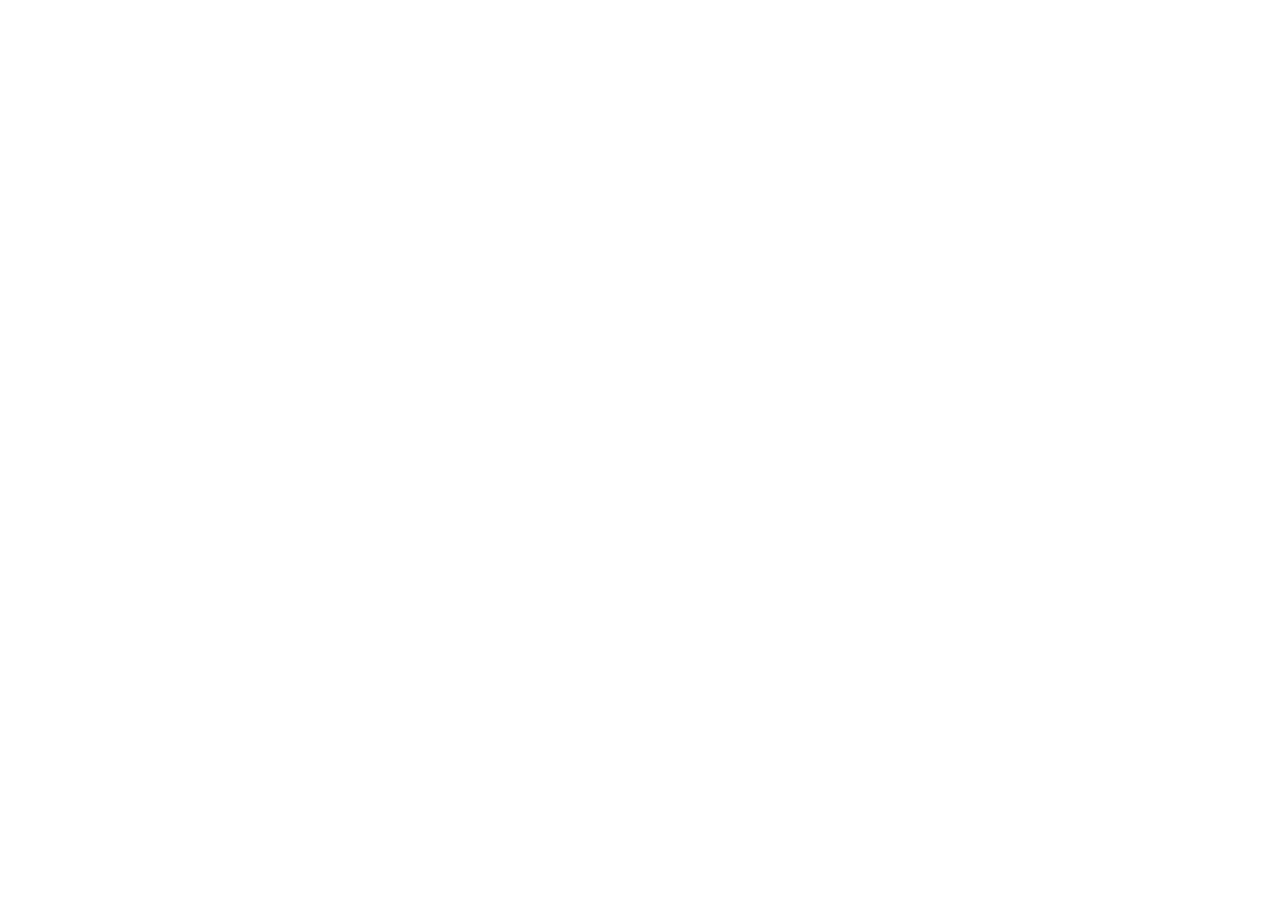
==== commit 9645ec21: "Redirect to the new address, tekinify.github.io The studio site and the CV now live in tekinify/teki" ====
--- a/index.html
+++ b/index.html
@@ -1,488 +1,30 @@
 <!doctype html>
-<html lang="tr" data-lang="tr">
+<html lang="tr">
 <head>
   <meta charset="utf-8">
-  <meta name="viewport" content="width=device-width, initial-scale=1, viewport-fit=cover">
-  <title>Tekinify Studios · Küçük, hızlı, neon arcade oyunları</title>
-  <meta name="description" content="Tekinify Studios, 2017'den beri bağımsız oyun stüdyosu: Garip Lig, Frost Beat, Clawloft, Twinwing, Adam Asmaca: Kaçış ve Tilkiye Borç. Hepsi Google Play'de ücretsiz.">
-  <meta name="theme-color" content="#070d22">
-  <meta name="color-scheme" content="dark">
-  <link rel="canonical" href="https://birdost.github.io/">
-
-  <!-- Sosyal medya önizlemesi (adres değişirse og:url ve og:image adreslerini de güncelle) -->
+  <meta name="viewport" content="width=device-width, initial-scale=1">
+  <title>Tekinify Studios · tekinify.github.io</title>
+  <script>location.replace('https://tekinify.github.io/' + location.search + location.hash);</script>
+  <meta http-equiv="refresh" content="0; url=https://tekinify.github.io/">
+  <link rel="canonical" href="https://tekinify.github.io/">
+  <meta name="description" content="Tekinify Studios'un yeni adresi: tekinify.github.io">
   <meta property="og:type" content="website">
-  <meta property="og:site_name" content="Tekinify Studios">
-  <meta property="og:url" content="https://birdost.github.io/">
+  <meta property="og:url" content="https://tekinify.github.io/">
   <meta property="og:title" content="Tekinify Studios · Küçük, hızlı, neon arcade oyunları">
   <meta property="og:description" content="Google Play'de 6 ücretsiz oyun: Garip Lig, Frost Beat, Clawloft ve daha fazlası.">
-  <meta property="og:image" content="https://birdost.github.io/assets/img/og-image.png">
-  <meta property="og:image:width" content="1200">
-  <meta property="og:image:height" content="630">
-  <meta property="og:locale" content="tr_TR">
-  <meta property="og:locale:alternate" content="en_US">
+  <meta property="og:image" content="https://tekinify.github.io/assets/img/og-image.png">
   <meta name="twitter:card" content="summary_large_image">
-
-  <link rel="icon" type="image/png" sizes="64x64" href="assets/img/favicon.png">
-  <link rel="apple-touch-icon" href="assets/img/apple-touch-icon.png">
-  <link rel="preload" href="assets/fonts/syne-latin-wght-normal.woff2" as="font" type="font/woff2" crossorigin>
-  <link rel="preload" href="assets/fonts/inter-latin-wght-normal.woff2" as="font" type="font/woff2" crossorigin>
-  <link rel="stylesheet" href="assets/css/site.css">
-  <script>
-    // Dil tercihini sayfa çizilmeden önce uygula (?lang=en ya da kayıtlı tercih)
-    (function (r) {
-      r.classList.add('js');
-      try {
-        var l = new URLSearchParams(location.search).get('lang') || localStorage.getItem('tekinify-lang');
-        if (l === 'tr' || l === 'en') { r.setAttribute('data-lang', l); r.lang = l; }
-      } catch (e) {}
-    })(document.documentElement);
-  </script>
-  <script src="assets/js/site.js" defer></script>
-  <script type="application/ld+json">
-  {
-    "@context": "https://schema.org",
-    "@type": "Organization",
-    "name": "Tekinify Studios",
-    "alternateName": "Tekinify",
-    "url": "https://birdost.github.io/",
-    "foundingDate": "2017",
-    "logo": "https://birdost.github.io/assets/img/apple-touch-icon.png",
-    "email": "mailto:ahmettekinkisisel@gmail.com",
-    "founder": { "@type": "Person", "name": "Ahmet Tekin", "url": "https://birdost.github.io/cv/" },
-    "sameAs": ["https://play.google.com/store/apps/developer?id=Tekinify"]
-  }
-  </script>
+  <link rel="icon" type="image/png" sizes="64x64" href="https://tekinify.github.io/assets/img/favicon.png">
+  <style>
+    html { color-scheme: dark; }
+    body { display: grid; place-items: center; min-height: 100vh; margin: 0; padding: 24px; background: #070d22; color: #eef2ff; font: 16px/1.6 system-ui, sans-serif; text-align: center; }
+    a { color: #ffc61a; }
+  </style>
 </head>
 <body>
-  <a class="skip-link" href="#main"><span data-tr>İçeriğe geç</span><span data-en>Skip to content</span></a>
-
-  <!-- İkonlar: Lucide (ISC lisansı) ve Simple Icons (CC0) -->
-  <svg class="sprite" aria-hidden="true" focusable="false" style="position:absolute;width:0;height:0;overflow:hidden">
-    <symbol id="i-arrow-up" viewBox="0 0 24 24"><path d="m5 12 7-7 7 7"/><path d="M12 19V5"/></symbol>
-    <symbol id="i-arrow-up-right" viewBox="0 0 24 24"><path d="M7 7h10v10"/><path d="M7 17 17 7"/></symbol>
-    <symbol id="i-audio-lines" viewBox="0 0 24 24"><path d="M2 10v3"/><path d="M6 6v11"/><path d="M10 3v18"/><path d="M14 8v7"/><path d="M18 5v13"/><path d="M22 10v3"/></symbol>
-    <symbol id="i-box" viewBox="0 0 24 24"><path d="M21 8a2 2 0 0 0-1-1.73l-7-4a2 2 0 0 0-2 0l-7 4A2 2 0 0 0 3 8v8a2 2 0 0 0 1 1.73l7 4a2 2 0 0 0 2 0l7-4A2 2 0 0 0 21 16Z"/><path d="m3.3 7 8.7 5 8.7-5"/><path d="M12 22V12"/></symbol>
-    <symbol id="i-claudecode" viewBox="0 0 24 24"><path d="M21 10.5h3v3h-3v3h-1.5v3H18v-3h-1.5v3H15v-3H9v3H7.5v-3H6v3H4.5v-3H3v-3H0v-3h3v-6h18Zm-15 0h1.5v-3H6Zm10.5 0H18v-3h-1.5z"/></symbol>
-    <symbol id="i-door-open" viewBox="0 0 24 24"><path d="M10 21H2"/><path d="M10 3H7a2 2 0 00-2 2v16"/><path d="M14 12h.01"/><path d="M19 21V5a2 2 0 00-1.675-1.974l-6.163-1.013A1 1 0 0010 3v18a1 1 0 001.124.992z"/><path d="M22 21h-3"/></symbol>
-    <symbol id="i-file-user" viewBox="0 0 24 24"><path d="M6 22a2 2 0 0 1-2-2V4a2 2 0 0 1 2-2h8a2.4 2.4 0 0 1 1.704.706l3.588 3.588A2.4 2.4 0 0 1 20 8v12a2 2 0 0 1-2 2z"/><path d="M14 2v5a1 1 0 0 0 1 1h5"/><path d="M16 22a4 4 0 0 0-8 0"/><circle cx="12" cy="15" r="3"/></symbol>
-    <symbol id="i-gamepad-2" viewBox="0 0 24 24"><line x1="6" x2="10" y1="11" y2="11"/><line x1="8" x2="8" y1="9" y2="13"/><line x1="15" x2="15.01" y1="12" y2="12"/><line x1="18" x2="18.01" y1="10" y2="10"/><path d="M17.32 5H6.68a4 4 0 0 0-3.978 3.59c-.006.052-.01.101-.017.152C2.604 9.416 2 14.456 2 16a3 3 0 0 0 3 3c1 0 1.5-.5 2-1l1.414-1.414A2 2 0 0 1 9.828 16h4.344a2 2 0 0 1 1.414.586L17 18c.5.5 1 1 2 1a3 3 0 0 0 3-3c0-1.545-.604-6.584-.685-7.258-.007-.05-.011-.1-.017-.151A4 4 0 0 0 17.32 5z"/></symbol>
-    <symbol id="i-godotengine" viewBox="0 0 24 24"><path d="M9.5598.683c-1.096.244-2.1812.5831-3.1983 1.0951.023.8981.081 1.7582.199 2.6323-.395.253-.81.47-1.178.766-.375.288-.7581.564-1.0971.9011-.6781-.448-1.3962-.869-2.1352-1.2411C1.3532 5.6934.608 6.6186 0 7.6546c.458.7411.936 1.4352 1.4521 2.0942h.014v6.3565c.012 0 .023 0 .035.003l3.8963.376c.204.02.364.184.378.3891l.12 1.7201 3.3994.242.234-1.587c.03-.206.207-.358.415-.358h4.1114c.208 0 .385.152.415.358l.234 1.587 3.3993-.242.12-1.72a.4196.4196 0 01.378-.3891l3.8954-.376c.012 0 .023-.003.035-.003v-.5071h.002V9.7498h.014c.516-.659.994-1.3531 1.4521-2.0942-.608-1.036-1.3541-1.9611-2.1512-2.8192-.739.372-1.4571.793-2.1352 1.2411-.339-.337-.721-.613-1.096-.901-.369-.296-.7841-.5131-1.1781-.7661.117-.8741.175-1.7342.199-2.6323-1.0171-.512-2.1012-.851-3.1983-1.095-.438.736-.838 1.533-1.1871 2.3121-.414-.069-.829-.094-1.2461-.099h-.016c-.417.005-.832.03-1.2461.099-.349-.779-.749-1.576-1.1881-2.3121l.001-.001zM6.4765 9.9889c1.2971 0 2.3492 1.0511 2.3492 2.3482s-1.052 2.3482-2.3492 2.3482c-1.296 0-2.3482-1.051-2.3482-2.3482 0-1.297 1.0511-2.3482 2.3482-2.3482zm11.049 0c1.296 0 2.3482 1.0511 2.3482 2.3482s-1.0511 2.3482-2.3482 2.3482-2.3492-1.051-2.3492-2.3482c0-1.297 1.051-2.3482 2.3492-2.3482zm-10.824.9301c-.861 0-1.559.698-1.559 1.5591s.698 1.5582 1.559 1.5582c.8611 0 1.5592-.698 1.5592-1.5582 0-.86-.697-1.559-1.5591-1.559zm10.598 0c-.8611 0-1.5582.698-1.5582 1.5591s.697 1.5582 1.5581 1.5582c.8611 0 1.5592-.698 1.5592-1.5582 0-.86-.697-1.559-1.5592-1.559zm-5.2985.453c.417 0 .757.308.757.6871v2.1622c0 .379-.339.687-.757.687s-.756-.308-.756-.687V12.059c0-.379.339-.687.756-.687zM1.4601 16.9464c.002.377.006.789.006.871 0 3.7014 4.6944 5.4795 10.5269 5.5005h.014c5.8325-.02 10.5259-1.7991 10.5259-5.5004 0-.084.005-.495.007-.871l-3.5023.338-.121 1.729a.421.421 0 01-.389.3901l-4.1814.296a.4203.4203 0 01-.415-.358l-.238-1.6141h-3.3863l-.238 1.6141a.4192.4192 0 01-.4451.357l-4.1513-.296c-.208-.015-.375-.181-.389-.389l-.12-1.7292-3.5044-.337z"/></symbol>
-    <symbol id="i-googleplay" viewBox="0 0 24 24"><path d="M22.018 13.298l-3.919 2.218-3.515-3.493 3.543-3.521 3.891 2.202a1.49 1.49 0 0 1 0 2.594zM1.337.924a1.486 1.486 0 0 0-.112.568v21.017c0 .217.045.419.124.6l11.155-11.087L1.337.924zm12.207 10.065l3.258-3.238L3.45.195a1.466 1.466 0 0 0-.946-.179l11.04 10.973zm0 2.067l-11 10.933c.298.036.612-.016.906-.183l13.324-7.54-3.23-3.21z"/></symbol>
-    <symbol id="i-heart" viewBox="0 0 24 24"><path d="M2 9.5a5.5 5.5 0 0 1 9.591-3.676.56.56 0 0 0 .818 0A5.49 5.49 0 0 1 22 9.5c0 2.29-1.5 4-3 5.5l-5.492 5.313a2 2 0 0 1-3 .019L5 15c-1.5-1.5-3-3.2-3-5.5"/></symbol>
-    <symbol id="i-html5" viewBox="0 0 24 24"><path d="M1.5 0h21l-1.91 21.563L11.977 24l-8.564-2.438L1.5 0zm7.031 9.75l-.232-2.718 10.059.003.23-2.622L5.412 4.41l.698 8.01h9.126l-.326 3.426-2.91.804-2.955-.81-.188-2.11H6.248l.33 4.171L12 19.351l5.379-1.443.744-8.157H8.531z"/></symbol>
-    <symbol id="i-mail" viewBox="0 0 24 24"><path d="m22 7-8.991 5.727a2 2 0 0 1-2.009 0L2 7"/><rect x="2" y="4" width="20" height="16" rx="2"/></symbol>
-    <symbol id="i-map" viewBox="0 0 24 24"><path d="M14.106 5.553a2 2 0 0 0 1.788 0l3.659-1.83A1 1 0 0 1 21 4.619v12.764a1 1 0 0 1-.553.894l-4.553 2.277a2 2 0 0 1-1.788 0l-4.212-2.106a2 2 0 0 0-1.788 0l-3.659 1.83A1 1 0 0 1 3 19.381V6.618a1 1 0 0 1 .553-.894l4.553-2.277a2 2 0 0 1 1.788 0z"/><path d="M15 5.764v15"/><path d="M9 3.236v15"/></symbol>
-    <symbol id="i-pointer" viewBox="0 0 24 24"><path d="M22 14a8 8 0 0 1-8 8"/><path d="M18 11v-1a2 2 0 0 0-2-2a2 2 0 0 0-2 2"/><path d="M14 10V9a2 2 0 0 0-2-2a2 2 0 0 0-2 2v1"/><path d="M10 9.5V4a2 2 0 0 0-2-2a2 2 0 0 0-2 2v10"/><path d="M18 11a2 2 0 1 1 4 0v3a8 8 0 0 1-8 8h-2c-2.8 0-4.5-.86-5.99-2.34l-3.6-3.6a2 2 0 0 1 2.83-2.82L7 15"/></symbol>
-    <symbol id="i-shield-check" viewBox="0 0 24 24"><path d="M20 13c0 5-3.5 7.5-7.66 8.95a1 1 0 0 1-.67-.01C7.5 20.5 4 18 4 13V6a1 1 0 0 1 1-1c2 0 4.5-1.2 6.24-2.72a1.17 1.17 0 0 1 1.52 0C14.51 3.81 17 5 19 5a1 1 0 0 1 1 1z"/><path d="m9 12 2 2 4-4"/></symbol>
-    <symbol id="i-sparkles" viewBox="0 0 24 24"><path d="M11.017 2.814a1 1 0 0 1 1.966 0l1.051 5.558a2 2 0 0 0 1.594 1.594l5.558 1.051a1 1 0 0 1 0 1.966l-5.558 1.051a2 2 0 0 0-1.594 1.594l-1.051 5.558a1 1 0 0 1-1.966 0l-1.051-5.558a2 2 0 0 0-1.594-1.594l-5.558-1.051a1 1 0 0 1 0-1.966l5.558-1.051a2 2 0 0 0 1.594-1.594z"/><path d="M20 2v4"/><path d="M22 4h-4"/><circle cx="4" cy="20" r="2"/></symbol>
-    <symbol id="i-star" viewBox="0 0 24 24"><path d="M11.525 2.295a.53.53 0 0 1 .95 0l2.31 4.679a2.123 2.123 0 0 0 1.595 1.16l5.166.756a.53.53 0 0 1 .294.904l-3.736 3.638a2.123 2.123 0 0 0-.611 1.878l.882 5.14a.53.53 0 0 1-.771.56l-4.618-2.428a2.122 2.122 0 0 0-1.973 0L6.396 21.01a.53.53 0 0 1-.77-.56l.881-5.139a2.122 2.122 0 0 0-.611-1.879L2.16 9.795a.53.53 0 0 1 .294-.906l5.165-.755a2.122 2.122 0 0 0 1.597-1.16z"/></symbol>
-    <symbol id="i-trophy" viewBox="0 0 24 24"><path d="M10 14.66V17a1 1 0 0 1-1 1 2 2 0 0 0-2 2v2"/><path d="M14 14.66V17a1 1 0 0 0 1 1 2 2 0 0 1 2 2v2"/><path d="M17.916 10H19.5A2.5 2.5 0 0 0 22 7.5V5a1 1 0 0 0-1-1h-3"/><path d="M4 22h16"/><path d="M6 9a6 6 0 0 0 12 0V3a1 1 0 0 0-1-1H7a1 1 0 0 0-1 1z"/><path d="M6.084 10H4.5A2.5 2.5 0 0 1 2 7.5V5a1 1 0 0 1 1-1h3"/></symbol>
-    <symbol id="i-users" viewBox="0 0 24 24"><path d="M16 21v-2a4 4 0 0 0-4-4H6a4 4 0 0 0-4 4v2"/><path d="M16 3.128a4 4 0 0 1 0 7.744"/><path d="M22 21v-2a4 4 0 0 0-3-3.87"/><circle cx="9" cy="7" r="4"/></symbol>
-    <symbol id="i-wifi-off" viewBox="0 0 24 24"><path d="M12 20h.01"/><path d="M8.5 16.429a5 5 0 0 1 7 0"/><path d="M5 12.859a10 10 0 0 1 5.17-2.69"/><path d="M19 12.859a10 10 0 0 0-2.007-1.523"/><path d="M2 8.82a15 15 0 0 1 4.177-2.643"/><path d="M22 8.82a15 15 0 0 0-11.288-3.764"/><path d="m2 2 20 20"/></symbol>
-  </svg>
-
-  <div class="bg" aria-hidden="true"></div>
-  <div class="scroll-progress" aria-hidden="true"></div>
-
-  <!-- ===================== ÜST MENÜ ===================== -->
-  <nav class="nav" id="nav">
-    <div class="container nav__inner">
-      <a class="brand" href="#top" data-label-tr="Tekinify Studios, sayfa başına dön" data-label-en="Tekinify Studios, back to top" aria-label="Tekinify Studios, sayfa başına dön">
-        <img class="brand__mark" src="assets/img/logo-mark.webp" alt="" width="40" height="40">
-        <img class="brand__word" src="assets/img/logo-word.webp" alt="" width="120" height="20">
-      </a>
-      <ul class="nav__links" id="nav-links">
-        <li><a href="#featured"><span data-tr>Öne Çıkan</span><span data-en>Featured</span></a></li>
-        <li><a href="#games"><span data-tr>Oyunlar</span><span data-en>Games</span></a></li>
-        <li><a href="#approach"><span data-tr>Yaklaşım</span><span data-en>Approach</span></a></li>
-        <li><a href="#studio"><span data-tr>Stüdyo</span><span data-en>Studio</span></a></li>
-        <li><a href="#contact"><span data-tr>İletişim</span><span data-en>Contact</span></a></li>
-      </ul>
-      <div class="nav__actions">
-        <button class="lang-toggle" type="button" data-label-tr="Switch to English" data-label-en="Türkçeye geç" aria-label="Switch to English">
-          <span data-opt="tr">TR</span><span data-opt="en">EN</span>
-        </button>
-        <a class="btn btn--primary btn--sm nav__cta" href="https://play.google.com/store/apps/developer?id=Tekinify" target="_blank" rel="noopener">
-          <svg class="i i--fill" aria-hidden="true"><use href="#i-googleplay"/></svg>Google Play
-        </a>
-        <button class="nav__burger" type="button" aria-expanded="false" aria-controls="nav-links" data-label-tr="Menüyü aç/kapat" data-label-en="Toggle menu" aria-label="Menüyü aç/kapat">
-          <span></span><span></span>
-        </button>
-      </div>
-    </div>
-  </nav>
-
-  <main id="main">
-
-    <!-- ===================== GİRİŞ ===================== -->
-    <section class="hero" id="top">
-      <div class="hero__sky" aria-hidden="true"><i class="stars stars--1"></i><i class="stars stars--2"></i><i class="hero__sun"></i></div>
-      <div class="hero__floor" aria-hidden="true"><div class="hero__grid"></div></div>
-
-      <div class="container hero__inner">
-        <div class="hero__text">
-          <p class="pill reveal"><span class="pill__dot" aria-hidden="true"></span><span data-tr>Bağımsız oyun stüdyosu · 2017'den beri</span><span data-en>Indie game studio · since 2017</span></p>
-          <h1 class="hero__title reveal" style="--d:1">
-            <span data-tr>Küçük, hızlı, <span class="neon">neon</span> arcade oyunları.</span>
-            <span data-en>Small, fast, <span class="neon">neon</span> arcade games.</span>
-          </h1>
-          <p class="hero__sub reveal" style="--d:2">
-            <span data-tr>Hepsi Google Play'de ücretsiz. Tek dokunuşla öğren, ustalaşmak sana kalmış.</span>
-            <span data-en>All free on Google Play. Learn them in one tap, mastering them is up to you.</span>
-          </p>
-          <div class="hero__cta reveal" style="--d:3">
-            <a class="btn btn--primary magnetic" href="#games"><svg class="i" aria-hidden="true"><use href="#i-gamepad-2"/></svg><span data-tr>Oyunları keşfet</span><span data-en>Explore the games</span></a>
-            <a class="btn btn--ghost magnetic" href="https://play.google.com/store/apps/developer?id=Tekinify" target="_blank" rel="noopener"><svg class="i i--fill" aria-hidden="true"><use href="#i-googleplay"/></svg><span data-tr>Google Play'de Tekinify</span><span data-en>Tekinify on Google Play</span></a>
-          </div>
-          <dl class="hero__stats reveal" style="--d:4">
-            <div><dt data-count="6">6</dt><dd><span data-tr>oyun</span><span data-en>games</span></dd></div>
-            <div><dt data-count="6">6</dt><dd><span data-tr>farklı tür</span><span data-en>genres</span></dd></div>
-            <div><dt><span data-count="5.0">5,0</span><em>★</em></dt><dd><span data-tr>Garip Lig puanı</span><span data-en>Garip Lig rating</span></dd></div>
-            <div><dt><span data-tr>%100</span><span data-en>100%</span></dt><dd><span data-tr>ücretsiz</span><span data-en>free</span></dd></div>
-          </dl>
-        </div>
-
-        <div class="hero__stage reveal" style="--d:2">
-          <div class="stage" data-stage>
-            <div class="phone" data-phone>
-              <div class="phone__frame">
-                <div class="phone__screen">
-                  <img class="is-active" src="assets/img/games/phone-frostbeat.webp" alt="" width="560" height="996" data-game="frostbeat">
-                  <img src="assets/img/games/phone-clawloft.webp" alt="" width="560" height="996" loading="lazy" data-game="clawloft">
-                  <img src="assets/img/games/phone-twinwing.webp" alt="" width="560" height="996" loading="lazy" data-game="twinwing">
-                  <img src="assets/img/games/phone-hangmanescape-tr.webp" alt="" width="560" height="996" loading="lazy" data-game="hangmanescape" data-tr>
-                  <img src="assets/img/games/phone-hangmanescape-en.webp" alt="" width="560" height="996" loading="lazy" data-game="hangmanescape" data-en>
-                  <img src="assets/img/games/phone-tilkiyeborc-tr.webp" alt="" width="560" height="996" loading="lazy" data-game="tilkiyeborc" data-tr>
-                  <img src="assets/img/games/phone-tilkiyeborc-en.webp" alt="" width="560" height="996" loading="lazy" data-game="tilkiyeborc" data-en>
-                  <img class="phone__land" src="assets/img/games/gariplig-2.webp" alt="" width="960" height="540" loading="lazy" data-game="gariplig">
-                </div>
-                <span class="phone__notch" aria-hidden="true"></span>
-              </div>
-            </div>
-            <p class="stage__caption"><span class="stage__dot" aria-hidden="true"></span><span data-caption>Frost Beat</span></p>
-
-            <ul class="orbit-icons">
-              <li style="--x:4%;--y:8%;--delay:0s"><button type="button" data-pick="frostbeat" aria-label="Frost Beat"><img src="assets/img/games/frostbeat-icon.webp" alt="" width="64" height="64"></button></li>
-              <li style="--x:96%;--y:4%;--delay:-1.2s"><button type="button" data-pick="gariplig" aria-label="Garip Lig"><img src="assets/img/games/gariplig-icon.webp" alt="" width="64" height="64"></button></li>
-              <li style="--x:-2%;--y:46%;--delay:-2.1s"><button type="button" data-pick="clawloft" aria-label="Clawloft"><img src="assets/img/games/clawloft-icon.webp" alt="" width="64" height="64"></button></li>
-              <li style="--x:102%;--y:42%;--delay:-3s"><button type="button" data-pick="twinwing" aria-label="Twinwing"><img src="assets/img/games/twinwing-icon.webp" alt="" width="64" height="64"></button></li>
-              <li style="--x:6%;--y:84%;--delay:-0.6s"><button type="button" data-pick="hangmanescape" data-label-tr="Adam Asmaca: Kaçış" data-label-en="Hangman: Escape" aria-label="Adam Asmaca: Kaçış"><img src="assets/img/games/hangmanescape-icon.webp" alt="" width="64" height="64"></button></li>
-              <li style="--x:94%;--y:82%;--delay:-2.6s"><button type="button" data-pick="tilkiyeborc" data-label-tr="Tilkiye Borç" data-label-en="Owe the Fox" aria-label="Tilkiye Borç"><img src="assets/img/games/tilkiyeborc-icon.webp" alt="" width="64" height="64"></button></li>
-            </ul>
-          </div>
-        </div>
-      </div>
-    </section>
-
-    <!-- Kayan oyun bandı -->
-    <div class="ticker" aria-hidden="true">
-      <div class="ticker__track">
-        <div class="ticker__group">
-          <span><img src="assets/img/games/gariplig-icon.webp" alt="" width="32" height="32">GARİP LİG</span>
-          <span><img src="assets/img/games/frostbeat-icon.webp" alt="" width="32" height="32">FROST BEAT</span>
-          <span><img src="assets/img/games/clawloft-icon.webp" alt="" width="32" height="32">CLAWLOFT</span>
-          <span><img src="assets/img/games/twinwing-icon.webp" alt="" width="32" height="32">TWINWING</span>
-          <span><img src="assets/img/games/hangmanescape-icon.webp" alt="" width="32" height="32"><b data-tr>ADAM ASMACA: KAÇIŞ</b><b data-en>HANGMAN: ESCAPE</b></span>
-          <span><img src="assets/img/games/tilkiyeborc-icon.webp" alt="" width="32" height="32"><b data-tr>TİLKİYE BORÇ</b><b data-en>OWE THE FOX</b></span>
-        </div>
-        <div class="ticker__group">
-          <span><img src="assets/img/games/gariplig-icon.webp" alt="" width="32" height="32">GARİP LİG</span>
-          <span><img src="assets/img/games/frostbeat-icon.webp" alt="" width="32" height="32">FROST BEAT</span>
-          <span><img src="assets/img/games/clawloft-icon.webp" alt="" width="32" height="32">CLAWLOFT</span>
-          <span><img src="assets/img/games/twinwing-icon.webp" alt="" width="32" height="32">TWINWING</span>
-          <span><img src="assets/img/games/hangmanescape-icon.webp" alt="" width="32" height="32"><b data-tr>ADAM ASMACA: KAÇIŞ</b><b data-en>HANGMAN: ESCAPE</b></span>
-          <span><img src="assets/img/games/tilkiyeborc-icon.webp" alt="" width="32" height="32"><b data-tr>TİLKİYE BORÇ</b><b data-en>OWE THE FOX</b></span>
-        </div>
-      </div>
-    </div>
-
-    <!-- ===================== ÖNE ÇIKAN: GARİP LİG ===================== -->
-    <section class="section" id="featured">
-      <div class="container">
-        <header class="section__head reveal">
-          <p class="eyebrow"><span data-tr>Öne çıkan</span><span data-en>Featured</span></p>
-          <h2 class="section__title">
-            <span data-tr>Bu maçta bi <em class="hl">garip lig</em> var.</span>
-            <span data-en>This match is a <em class="hl">weird league</em>.</span>
-          </h2>
-        </header>
-
-        <div class="feature reveal">
-          <div class="feature__media">
-            <div class="feature__slides" data-slides>
-              <img class="is-active" src="assets/img/games/gariplig-1.webp" alt="" width="960" height="540">
-              <img src="assets/img/games/gariplig-2.webp" alt="" width="960" height="540" loading="lazy">
-              <img src="assets/img/games/gariplig-3.webp" alt="" width="960" height="540" loading="lazy">
-              <img src="assets/img/games/gariplig-4.webp" alt="" width="960" height="540" loading="lazy">
-              <span class="feature__badge"><svg class="i i--fill" aria-hidden="true"><use href="#i-star"/></svg><span data-tr>5,0</span><span data-en>5.0</span></span>
-            </div>
-            <div class="feature__thumbs" role="group" data-label-tr="Ekran görüntüleri" data-label-en="Screenshots" aria-label="Ekran görüntüleri">
-              <button type="button" class="is-active" data-slide="0" aria-label="1"><img src="assets/img/games/gariplig-1.webp" alt="" width="960" height="540" loading="lazy"></button>
-              <button type="button" data-slide="1" aria-label="2"><img src="assets/img/games/gariplig-2.webp" alt="" width="960" height="540" loading="lazy"></button>
-              <button type="button" data-slide="2" aria-label="3"><img src="assets/img/games/gariplig-3.webp" alt="" width="960" height="540" loading="lazy"></button>
-              <button type="button" data-slide="3" aria-label="4"><img src="assets/img/games/gariplig-4.webp" alt="" width="960" height="540" loading="lazy"></button>
-            </div>
-          </div>
-
-          <div class="feature__info">
-            <div class="feature__head">
-              <img class="feature__icon" src="assets/img/games/gariplig-icon.webp" alt="" width="80" height="80" loading="lazy">
-              <div>
-                <h3 class="feature__title">Garip Lig: Arcade Futbol</h3>
-                <p class="feature__meta"><span data-tr>Spor · Arcade futbol</span><span data-en>Sports · Arcade football</span></p>
-                <p class="feature__rating"><svg class="i i--fill" aria-hidden="true"><use href="#i-star"/></svg><strong><span data-tr>5,0</span><span data-en>5.0</span></strong><span data-tr>14 değerlendirme · 100+ indirme</span><span data-en>14 reviews · 100+ downloads</span></p>
-              </div>
-            </div>
-            <p class="feature__desc" data-tr>İki metre bacaklı Uzun Neco'dan boğa suratlı Boğa Muku'ya, mumyadan göbek atan Tombik Tolga'ya kadar 11 garip karakterin kapıştığı hızlı ve eğlenceli bir arcade futbol oyunu. Tek parmakla oyna: nişan al, şutu patlat, golü kap!</p>
-            <p class="feature__desc" data-en>A fast, fun arcade football game where 11 bizarre characters clash, from two-meter-legged Long Neco to bull-faced Bull Muku. Play with one finger: aim, shoot and score!</p>
-            <ul class="feature__list">
-              <li><svg class="i" aria-hidden="true"><use href="#i-users"/></svg><span data-tr>Çevrimiçi 1v1 ve 2v2 maçlar</span><span data-en>Online 1v1 and 2v2 matches</span></li>
-              <li><svg class="i" aria-hidden="true"><use href="#i-trophy"/></svg><span data-tr>Bronz'dan Şampiyon'a çevrimiçi lig</span><span data-en>Online league from Bronze to Champion</span></li>
-              <li><svg class="i" aria-hidden="true"><use href="#i-door-open"/></svg><span data-tr>Özel oda kur, kodu paylaş, rövanş al</span><span data-en>Private rooms with a code and rematches</span></li>
-              <li><svg class="i" aria-hidden="true"><use href="#i-map"/></svg><span data-tr>5 lig, 15 bölüm: şehirden uzaya</span><span data-en>5 leagues, 15 stages: from city to space</span></li>
-              <li><svg class="i" aria-hidden="true"><use href="#i-sparkles"/></svg><span data-tr>11 karakter, 11 özel yetenek</span><span data-en>11 characters, 11 special abilities</span></li>
-              <li><svg class="i" aria-hidden="true"><use href="#i-wifi-off"/></svg><span data-tr>Tek oyunculu modlar internetsiz</span><span data-en>Single-player works offline</span></li>
-            </ul>
-            <div class="feature__cta">
-              <a class="btn btn--primary magnetic" href="https://play.google.com/store/apps/details?id=com.tekinify.gariplig" target="_blank" rel="noopener"><svg class="i i--fill" aria-hidden="true"><use href="#i-googleplay"/></svg><span data-tr>Google Play'den indir</span><span data-en>Get it on Google Play</span></a>
-              <a class="link-muted" href="gariplig/gizlilik.html"><span data-tr>Gizlilik politikası</span><span data-en>Privacy policy</span></a>
-            </div>
-          </div>
-        </div>
-      </div>
-    </section>
-
-    <!-- ===================== OYUNLAR ===================== -->
-    <section class="section" id="games">
-      <div class="container">
-        <header class="section__head reveal">
-          <p class="eyebrow"><span data-tr>Oyunlar</span><span data-en>Games</span></p>
-          <h2 class="section__title">
-            <span data-tr>Bir dokunuş. <em class="hl">Bir el daha.</em></span>
-            <span data-en>One tap. <em class="hl">One more run.</em></span>
-          </h2>
-          <p class="section__sub"><span data-tr>Her biri farklı bir tür, hepsi aynı his: kısa, hızlı ve bırakması zor.</span><span data-en>Each one a different genre, all with the same feel: short, fast and hard to put down.</span></p>
-        </header>
-
-        <!-- YENİ OYUN EKLEME: bir <article class="card ..."> bloğunu kopyalayıp bilgileri değiştir. Görselleri assets/img/games/ klasörüne koy. -->
-        <div class="cards">
-          <article class="card spot reveal" style="--c1:#0ea5e9;--c2:#2563eb">
-            <a class="card__cover" href="https://play.google.com/store/apps/details?id=com.tekinify.frostbeat" target="_blank" rel="noopener" tabindex="-1" aria-hidden="true">
-              <span class="card__shots">
-                <img src="assets/img/games/frostbeat-1.webp" alt="" width="300" height="533" loading="lazy">
-                <img src="assets/img/games/frostbeat-2.webp" alt="" width="300" height="533" loading="lazy">
-                <img src="assets/img/games/frostbeat-3.webp" alt="" width="300" height="533" loading="lazy">
-              </span>
-            </a>
-            <div class="card__body">
-              <div class="card__head">
-                <img class="card__icon" src="assets/img/games/frostbeat-icon.webp" alt="" width="56" height="56" loading="lazy">
-                <div><h3 class="card__title">Frost Beat</h3><p class="card__genre"><span data-tr>Müzik · Sonsuz koşu</span><span data-en>Music · Endless runner</span></p></div>
-              </div>
-              <p class="card__desc"><span data-tr>Buz üzerinde kayın, balık toplayın, çöplerden kaçın ve ritme ayak uydurun. Ücretsiz ve çevrimdışı!</span><span data-en>Slide on ice, collect fish, dodge trash and ride the beat. Free &amp; offline!</span></p>
-              <ul class="tags"><li><span data-tr>6 katmanlı müzik</span><span data-en>6-layer music</span></li><li><span data-tr>Reklamsız</span><span data-en>No ads</span></li><li><span data-tr>Çevrimdışı</span><span data-en>Offline</span></li></ul>
-              <a class="card__btn" href="https://play.google.com/store/apps/details?id=com.tekinify.frostbeat" target="_blank" rel="noopener"><svg class="i i--fill" aria-hidden="true"><use href="#i-googleplay"/></svg>Google Play<svg class="i" aria-hidden="true"><use href="#i-arrow-up-right"/></svg></a>
-            </div>
-          </article>
-
-          <article class="card spot reveal" style="--c1:#7c3aed;--c2:#84cc16;--d:1">
-            <a class="card__cover" href="https://play.google.com/store/apps/details?id=com.tekinify.clawloft" target="_blank" rel="noopener" tabindex="-1" aria-hidden="true">
-              <span class="card__shots">
-                <img src="assets/img/games/clawloft-1.webp" alt="" width="300" height="533" loading="lazy">
-                <img src="assets/img/games/clawloft-2.webp" alt="" width="300" height="533" loading="lazy">
-                <img src="assets/img/games/clawloft-3.webp" alt="" width="300" height="533" loading="lazy">
-              </span>
-            </a>
-            <div class="card__body">
-              <div class="card__head">
-                <img class="card__icon" src="assets/img/games/clawloft-icon.webp" alt="" width="56" height="56" loading="lazy">
-                <div><h3 class="card__title">Clawloft</h3><p class="card__genre"><span data-tr>Arcade · Dikey platform</span><span data-en>Arcade · Vertical platformer</span></p></div>
-              </div>
-              <p class="card__desc"><span data-tr>Temiz in, yükseğe tırman, cadıdan kaç. Sıcacık-ürpertici bir kedi oyunu.</span><span data-en>Land clean, climb high, outrun the witch. A cozy-spooky cat platformer.</span></p>
-              <ul class="tags"><li><span data-tr>Kombo ile fırlat</span><span data-en>Combo launches</span></li><li><span data-tr>Reklamsız</span><span data-en>No ads</span></li><li><span data-tr>Çevrimdışı</span><span data-en>Offline</span></li></ul>
-              <a class="card__btn" href="https://play.google.com/store/apps/details?id=com.tekinify.clawloft" target="_blank" rel="noopener"><svg class="i i--fill" aria-hidden="true"><use href="#i-googleplay"/></svg>Google Play<svg class="i" aria-hidden="true"><use href="#i-arrow-up-right"/></svg></a>
-            </div>
-          </article>
-
-          <article class="card spot reveal" style="--c1:#d97706;--c2:#78350f;--d:2">
-            <a class="card__cover" href="https://play.google.com/store/apps/details?id=com.tekinify.hangmanescape" target="_blank" rel="noopener" tabindex="-1" aria-hidden="true">
-              <span class="card__shots" data-tr>
-                <img src="assets/img/games/hangmanescape-tr-1.webp" alt="" width="300" height="533" loading="lazy">
-                <img src="assets/img/games/hangmanescape-tr-2.webp" alt="" width="300" height="533" loading="lazy">
-                <img src="assets/img/games/hangmanescape-tr-3.webp" alt="" width="300" height="533" loading="lazy">
-              </span>
-              <span class="card__shots" data-en>
-                <img src="assets/img/games/hangmanescape-en-1.webp" alt="" width="300" height="533" loading="lazy">
-                <img src="assets/img/games/hangmanescape-en-2.webp" alt="" width="300" height="533" loading="lazy">
-                <img src="assets/img/games/hangmanescape-en-3.webp" alt="" width="300" height="533" loading="lazy">
-              </span>
-            </a>
-            <div class="card__body">
-              <div class="card__head">
-                <img class="card__icon" src="assets/img/games/hangmanescape-icon.webp" alt="" width="56" height="56" loading="lazy">
-                <div><h3 class="card__title"><span data-tr>Adam Asmaca: Kaçış</span><span data-en>Hangman: Escape</span></h3><p class="card__genre"><span data-tr>Kelime · Aksiyon</span><span data-en>Word · Action</span></p></div>
-              </div>
-              <p class="card__desc"><span data-tr>Adam asmaca, ama adam kaçıyor. Türkçe kelime oyunu, kılıçlı düello.</span><span data-en>Hangman, but the man escaped. Word game with a blade in his hand.</span></p>
-              <ul class="tags"><li><span data-tr>Günün kelimesi</span><span data-en>Word of the day</span></li><li><span data-tr>Sonsuz mod</span><span data-en>Endless mode</span></li><li>TR &amp; EN</li></ul>
-              <a class="card__btn" href="https://play.google.com/store/apps/details?id=com.tekinify.hangmanescape" target="_blank" rel="noopener"><svg class="i i--fill" aria-hidden="true"><use href="#i-googleplay"/></svg>Google Play<svg class="i" aria-hidden="true"><use href="#i-arrow-up-right"/></svg></a>
-            </div>
-          </article>
-
-          <article class="card spot reveal" style="--c1:#2ee6c8;--c2:#ff4d8d">
-            <a class="card__cover" href="https://play.google.com/store/apps/details?id=com.tekinify.twinwing" target="_blank" rel="noopener" tabindex="-1" aria-hidden="true">
-              <span class="card__shots">
-                <img src="assets/img/games/twinwing-1.webp" alt="" width="300" height="533" loading="lazy">
-                <img src="assets/img/games/twinwing-2.webp" alt="" width="300" height="533" loading="lazy">
-                <img src="assets/img/games/twinwing-3.webp" alt="" width="300" height="533" loading="lazy">
-              </span>
-            </a>
-            <div class="card__body">
-              <div class="card__head">
-                <img class="card__icon" src="assets/img/games/twinwing-icon.webp" alt="" width="56" height="56" loading="lazy">
-                <div><h3 class="card__title">Twinwing</h3><p class="card__genre"><span data-tr>Gündelik · Neon arcade</span><span data-en>Casual · Neon arcade</span></p></div>
-              </div>
-              <p class="card__desc"><span data-tr>İki kuş, tek dokunuş. Aynalı neon ikilisini canlı tutun, canlandırın ve hayatta kalın!</span><span data-en>Two birds, one tap. Keep the mirrored neon duo alive, revive and survive!</span></p>
-              <ul class="tags"><li><span data-tr>Tek el / çift el</span><span data-en>One / two hands</span></li><li><span data-tr>Hesap yok</span><span data-en>No account</span></li><li><span data-tr>Çevrimdışı</span><span data-en>Offline</span></li></ul>
-              <a class="card__btn" href="https://play.google.com/store/apps/details?id=com.tekinify.twinwing" target="_blank" rel="noopener"><svg class="i i--fill" aria-hidden="true"><use href="#i-googleplay"/></svg>Google Play<svg class="i" aria-hidden="true"><use href="#i-arrow-up-right"/></svg></a>
-            </div>
-          </article>
-
-          <article class="card spot reveal" style="--c1:#16a34a;--c2:#ca8a04;--d:1">
-            <a class="card__cover" href="https://play.google.com/store/apps/details?id=com.tekinify.tilkiyeborc" target="_blank" rel="noopener" tabindex="-1" aria-hidden="true">
-              <span class="card__shots" data-tr>
-                <img src="assets/img/games/tilkiyeborc-tr-1.webp" alt="" width="300" height="533" loading="lazy">
-                <img src="assets/img/games/tilkiyeborc-tr-2.webp" alt="" width="300" height="533" loading="lazy">
-                <img src="assets/img/games/tilkiyeborc-tr-3.webp" alt="" width="300" height="533" loading="lazy">
-              </span>
-              <span class="card__shots" data-en>
-                <img src="assets/img/games/tilkiyeborc-en-1.webp" alt="" width="300" height="533" loading="lazy">
-                <img src="assets/img/games/tilkiyeborc-en-2.webp" alt="" width="300" height="533" loading="lazy">
-                <img src="assets/img/games/tilkiyeborc-en-3.webp" alt="" width="300" height="533" loading="lazy">
-              </span>
-            </a>
-            <div class="card__body">
-              <div class="card__head">
-                <img class="card__icon" src="assets/img/games/tilkiyeborc-icon.webp" alt="" width="56" height="56" loading="lazy">
-                <div><h3 class="card__title"><span data-tr>Tilkiye Borç</span><span data-en>Owe the Fox</span></h3><p class="card__genre"><span data-tr>Casino · Şansını zorla</span><span data-en>Casino · Push your luck</span></p></div>
-              </div>
-              <p class="card__desc"><span data-tr>Tilki krupiyeye borçlusun. Öde ya da tüylerini bırak. 13 masa, sonsuz faiz.</span><span data-en>You owe the Fox. Pay up or leave your feathers. 13 tables, endless interest.</span></p>
-              <ul class="tags"><li><span data-tr>13 masa</span><span data-en>13 tables</span></li><li><span data-tr>Gelişim ağacı</span><span data-en>Upgrade tree</span></li><li><span data-tr>Reklamsız</span><span data-en>No ads</span></li></ul>
-              <a class="card__btn" href="https://play.google.com/store/apps/details?id=com.tekinify.tilkiyeborc" target="_blank" rel="noopener"><svg class="i i--fill" aria-hidden="true"><use href="#i-googleplay"/></svg>Google Play<svg class="i" aria-hidden="true"><use href="#i-arrow-up-right"/></svg></a>
-            </div>
-          </article>
-
-          <a class="card card--all spot reveal" href="https://play.google.com/store/apps/developer?id=Tekinify" target="_blank" rel="noopener" style="--d:2">
-            <span class="card--all__logo" aria-hidden="true"><img src="assets/img/logo-mark.webp" alt="" width="192" height="192" loading="lazy"></span>
-            <span class="card__body">
-              <span class="card__genre">Google Play · Tekinify</span>
-              <span class="card__title"><span data-tr>Hepsi tek yerde</span><span data-en>All in one place</span></span>
-              <span class="card__desc"><span data-tr>6 oyunun hepsi Tekinify geliştirici sayfasında, hepsi ücretsiz.</span><span data-en>All 6 games on the Tekinify developer page, all of them free.</span></span>
-              <span class="card__btn"><span data-tr>Geliştirici sayfası</span><span data-en>Developer page</span><svg class="i" aria-hidden="true"><use href="#i-arrow-up-right"/></svg></span>
-            </span>
-          </a>
-        </div>
-      </div>
-    </section>
-
-    <!-- ===================== YAKLAŞIM ===================== -->
-    <section class="section" id="approach">
-      <div class="container">
-        <header class="section__head reveal">
-          <p class="eyebrow"><span data-tr>Yaklaşım</span><span data-en>Approach</span></p>
-          <h2 class="section__title">
-            <span data-tr>Oyunları böyle <em class="hl">yapıyoruz.</em></span>
-            <span data-en>How we <em class="hl">make games.</em></span>
-          </h2>
-        </header>
-        <div class="values">
-          <article class="value spot reveal">
-            <span class="value__icon"><svg class="i" aria-hidden="true"><use href="#i-pointer"/></svg></span>
-            <h3><span data-tr>Tek dokunuş, derin oynanış</span><span data-en>One tap, real depth</span></h3>
-            <p><span data-tr>Öğrenmesi saniyeler sürer, ustalaşması haftalar. Twinwing, Frost Beat ve Clawloft tek parmakla oynanır.</span><span data-en>Seconds to learn, weeks to master. Twinwing, Frost Beat and Clawloft are all played with one finger.</span></p>
-          </article>
-          <article class="value spot reveal" style="--d:1">
-            <span class="value__icon"><svg class="i" aria-hidden="true"><use href="#i-audio-lines"/></svg></span>
-            <h3><span data-tr>Müzik oyunla nefes alır</span><span data-en>Music that plays along</span></h3>
-            <p><span data-tr>Frost Beat'te 6 katmanlı müzik komboyla yükselir. Twinwing ve Clawloft'ta da müzik oyununa göre değişir.</span><span data-en>Frost Beat's 6-layer soundtrack builds with your combo. In Twinwing and Clawloft the music follows your play too.</span></p>
-          </article>
-          <article class="value spot reveal" style="--d:2">
-            <span class="value__icon"><svg class="i" aria-hidden="true"><use href="#i-wifi-off"/></svg></span>
-            <h3><span data-tr>İnternetsiz oyna</span><span data-en>Play offline</span></h3>
-            <p><span data-tr>Oyunların çoğu tamamen çevrimdışı çalışır. Garip Lig'in tek oyunculu modları da internetsiz oynanır.</span><span data-en>Most of the games run fully offline, and Garip Lig's single-player modes work without internet too.</span></p>
-          </article>
-          <article class="value spot reveal" style="--d:3">
-            <span class="value__icon"><svg class="i" aria-hidden="true"><use href="#i-heart"/></svg></span>
-            <h3><span data-tr>Oyuncuya saygılı ve ücretsiz</span><span data-en>Player-first and free</span></h3>
-            <p><span data-tr>Bütün oyunlar ücretsiz. Frost Beat, Clawloft ve Tilkiye Borç'ta hiç reklam yok.</span><span data-en>Every game is free. Frost Beat, Clawloft and Owe the Fox have no ads at all.</span></p>
-          </article>
-        </div>
-      </div>
-    </section>
-
-    <!-- ===================== STÜDYO ===================== -->
-    <section class="section" id="studio">
-      <div class="container">
-        <div class="studio reveal">
-          <div class="studio__mark"><img src="assets/img/logo-full.webp" alt="Tekinify Studios logosu" width="720" height="567" loading="lazy"></div>
-          <div class="studio__text">
-            <p class="eyebrow"><span data-tr>Stüdyo</span><span data-en>Studio</span></p>
-            <h2 class="section__title">
-              <span data-tr>Tekinify'ın arkasında <em class="hl">tek bir geliştirici</em> var.</span>
-              <span data-en>Behind Tekinify is <em class="hl">one developer</em>.</span>
-            </h2>
-            <p class="studio__desc"><span data-tr>Tekinify Studios, Ahmet Tekin'in 2017'de kurduğu bağımsız oyun stüdyosu. İlk oyunlar yapay zekâ araçları henüz yokken geliştirildi. 2026'da yapay zekâdaki gelişmelerle stüdyo yeniden hız kazandı: oyunlar artık Godot Engine ile geliştiriliyor, kod için Claude Code, 3B modeller için Meshy kullanılıyor.</span><span data-en>Tekinify Studios is the indie game studio Ahmet Tekin founded in 2017. The first games were made before AI tools existed. In 2026, with the leaps in AI, the studio came back up to speed: games are now built in Godot Engine, with Claude Code for code and Meshy for 3D models.</span></p>
-            <ol class="milestones">
-              <li><b>2017</b><span data-tr>Yapay zekâsız ilk oyunlar</span><span data-en>First games, before AI</span></li>
-              <li><b>2026</b><span data-tr>Yapay zekâ ile geri dönüş</span><span data-en>Back with AI</span></li>
-              <li><b>6</b><span data-tr>oyun Google Play'de</span><span data-en>games on Google Play</span></li>
-            </ol>
-            <ul class="tools" data-label-tr="Kullanılan araçlar" data-label-en="Tools used" aria-label="Kullanılan araçlar">
-              <li><svg class="i i--fill" aria-hidden="true"><use href="#i-godotengine"/></svg>Godot Engine</li>
-              <li><svg class="i i--fill" aria-hidden="true"><use href="#i-claudecode"/></svg>Claude Code</li>
-              <li><svg class="i" aria-hidden="true"><use href="#i-box"/></svg>Meshy</li>
-              <li><svg class="i i--fill" aria-hidden="true"><use href="#i-html5"/></svg>HTML</li>
-            </ul>
-            <div class="studio__cta">
-              <a class="btn btn--primary magnetic" href="cv/"><svg class="i" aria-hidden="true"><use href="#i-file-user"/></svg><span data-tr>Geliştiricinin CV'si</span><span data-en>Developer CV</span></a>
-              <a class="btn btn--ghost magnetic" href="mailto:ahmettekinkisisel@gmail.com"><svg class="i" aria-hidden="true"><use href="#i-mail"/></svg><span data-tr>E-posta gönder</span><span data-en>Send an email</span></a>
-            </div>
-          </div>
-        </div>
-      </div>
-    </section>
-
-    <!-- ===================== İLETİŞİM ===================== -->
-    <section class="section section--tight" id="contact">
-      <div class="container">
-        <div class="contact reveal">
-          <div>
-            <p class="eyebrow"><span data-tr>İletişim</span><span data-en>Contact</span></p>
-            <h2 class="contact__title"><span data-tr>Bir fikrin, sorunun ya da önerin mi var?</span><span data-en>Got an idea, a question or feedback?</span></h2>
-            <a class="contact__mail" href="mailto:ahmettekinkisisel@gmail.com">ahmettekinkisisel@gmail.com</a>
-          </div>
-          <ul class="contact__links">
-            <li><a href="https://play.google.com/store/apps/developer?id=Tekinify" target="_blank" rel="noopener"><svg class="i i--fill" aria-hidden="true"><use href="#i-googleplay"/></svg><span data-tr>Google Play geliştirici sayfası</span><span data-en>Google Play developer page</span><svg class="i" aria-hidden="true"><use href="#i-arrow-up-right"/></svg></a></li>
-            <li><a href="cv/"><svg class="i" aria-hidden="true"><use href="#i-file-user"/></svg><span data-tr>Geliştiricinin CV'si</span><span data-en>Developer CV</span><svg class="i" aria-hidden="true"><use href="#i-arrow-up-right"/></svg></a></li>
-            <li><a href="gariplig/gizlilik.html"><svg class="i" aria-hidden="true"><use href="#i-shield-check"/></svg><span data-tr>Garip Lig gizlilik politikası</span><span data-en>Garip Lig privacy policy</span><svg class="i" aria-hidden="true"><use href="#i-arrow-up-right"/></svg></a></li>
-            <li><a href="https://sites.google.com/view/twinwing-privacy" target="_blank" rel="noopener"><svg class="i" aria-hidden="true"><use href="#i-shield-check"/></svg><span data-tr>Twinwing gizlilik politikası</span><span data-en>Twinwing privacy policy</span><svg class="i" aria-hidden="true"><use href="#i-arrow-up-right"/></svg></a></li>
-          </ul>
-        </div>
-      </div>
-    </section>
+  <main>
+    <p>Tekinify Studios yeni adresine taşındı: <a href="https://tekinify.github.io/">tekinify.github.io</a></p>
+    <p lang="en">Tekinify Studios has moved to <a href="https://tekinify.github.io/">tekinify.github.io</a></p>
   </main>
-
-  <footer class="footer">
-    <div class="container footer__inner">
-      <a class="brand brand--sm" href="#top" data-label-tr="Tekinify Studios, sayfa başına dön" data-label-en="Tekinify Studios, back to top" aria-label="Tekinify Studios, sayfa başına dön">
-        <img class="brand__mark" src="assets/img/logo-mark.webp" alt="" width="40" height="40">
-        <img class="brand__word" src="assets/img/logo-word.webp" alt="" width="120" height="20">
-      </a>
-      <p>© <span data-year>2026</span> Tekinify Studios · <span data-tr>Küçük, hızlı, neon arcade oyunları.</span><span data-en>Small, fast, neon arcade games.</span></p>
-    </div>
-  </footer>
-
-  <a class="to-top" href="#top" data-label-tr="Sayfa başına dön" data-label-en="Back to top" aria-label="Sayfa başına dön">
-    <svg class="i" aria-hidden="true"><use href="#i-arrow-up"/></svg>
-  </a>
 </body>
 </html>
